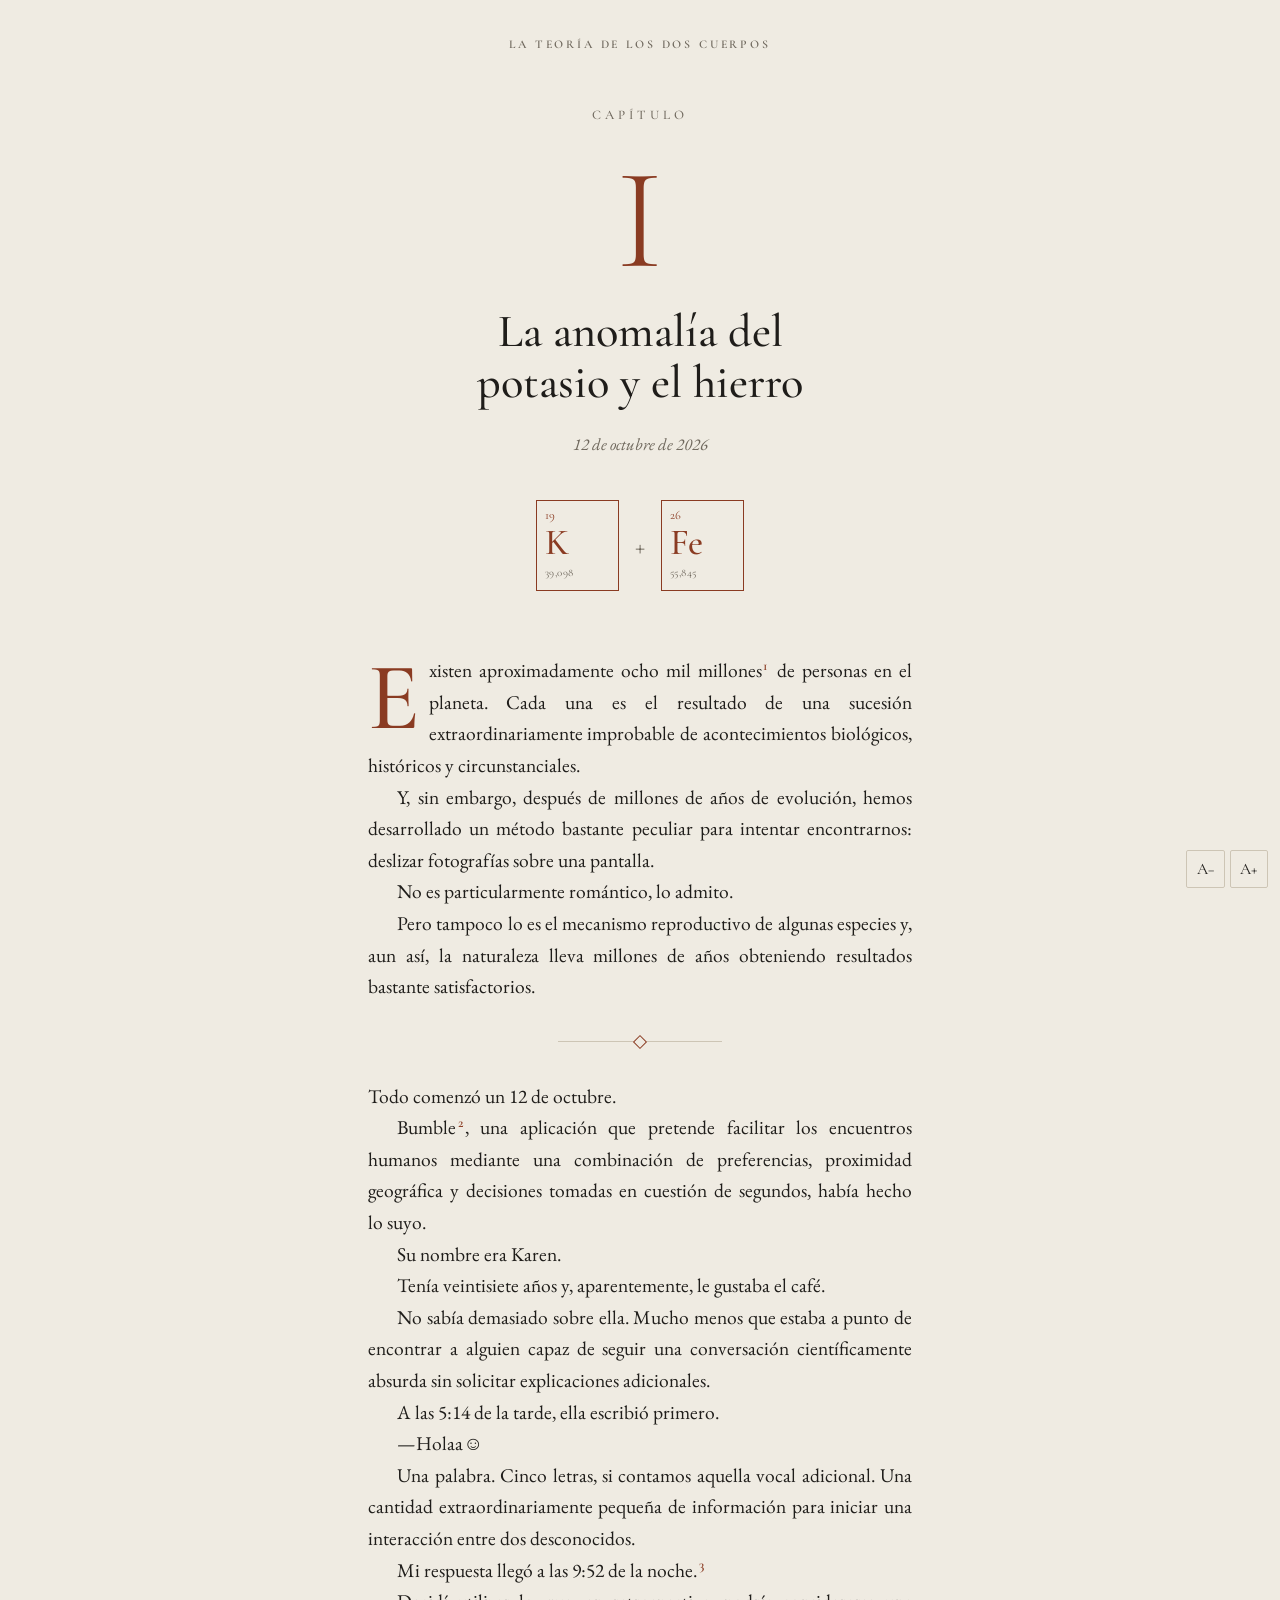
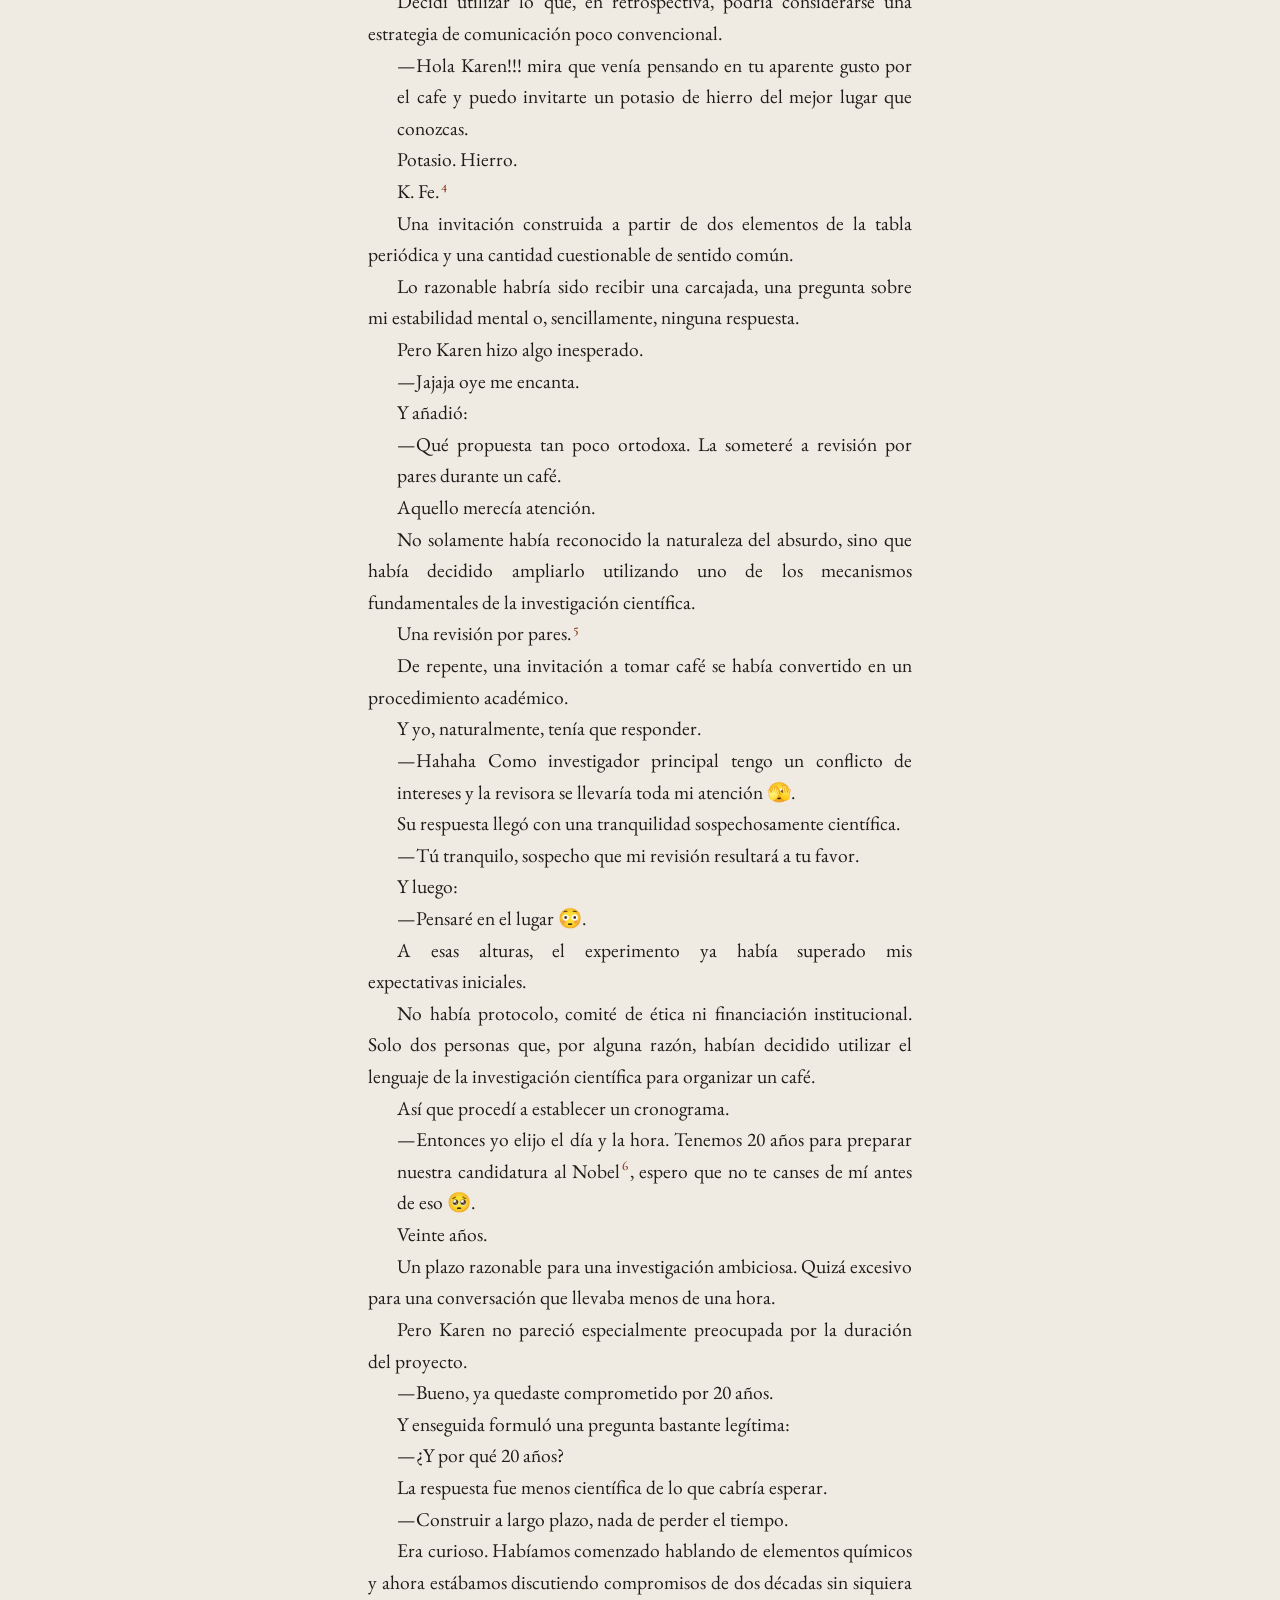
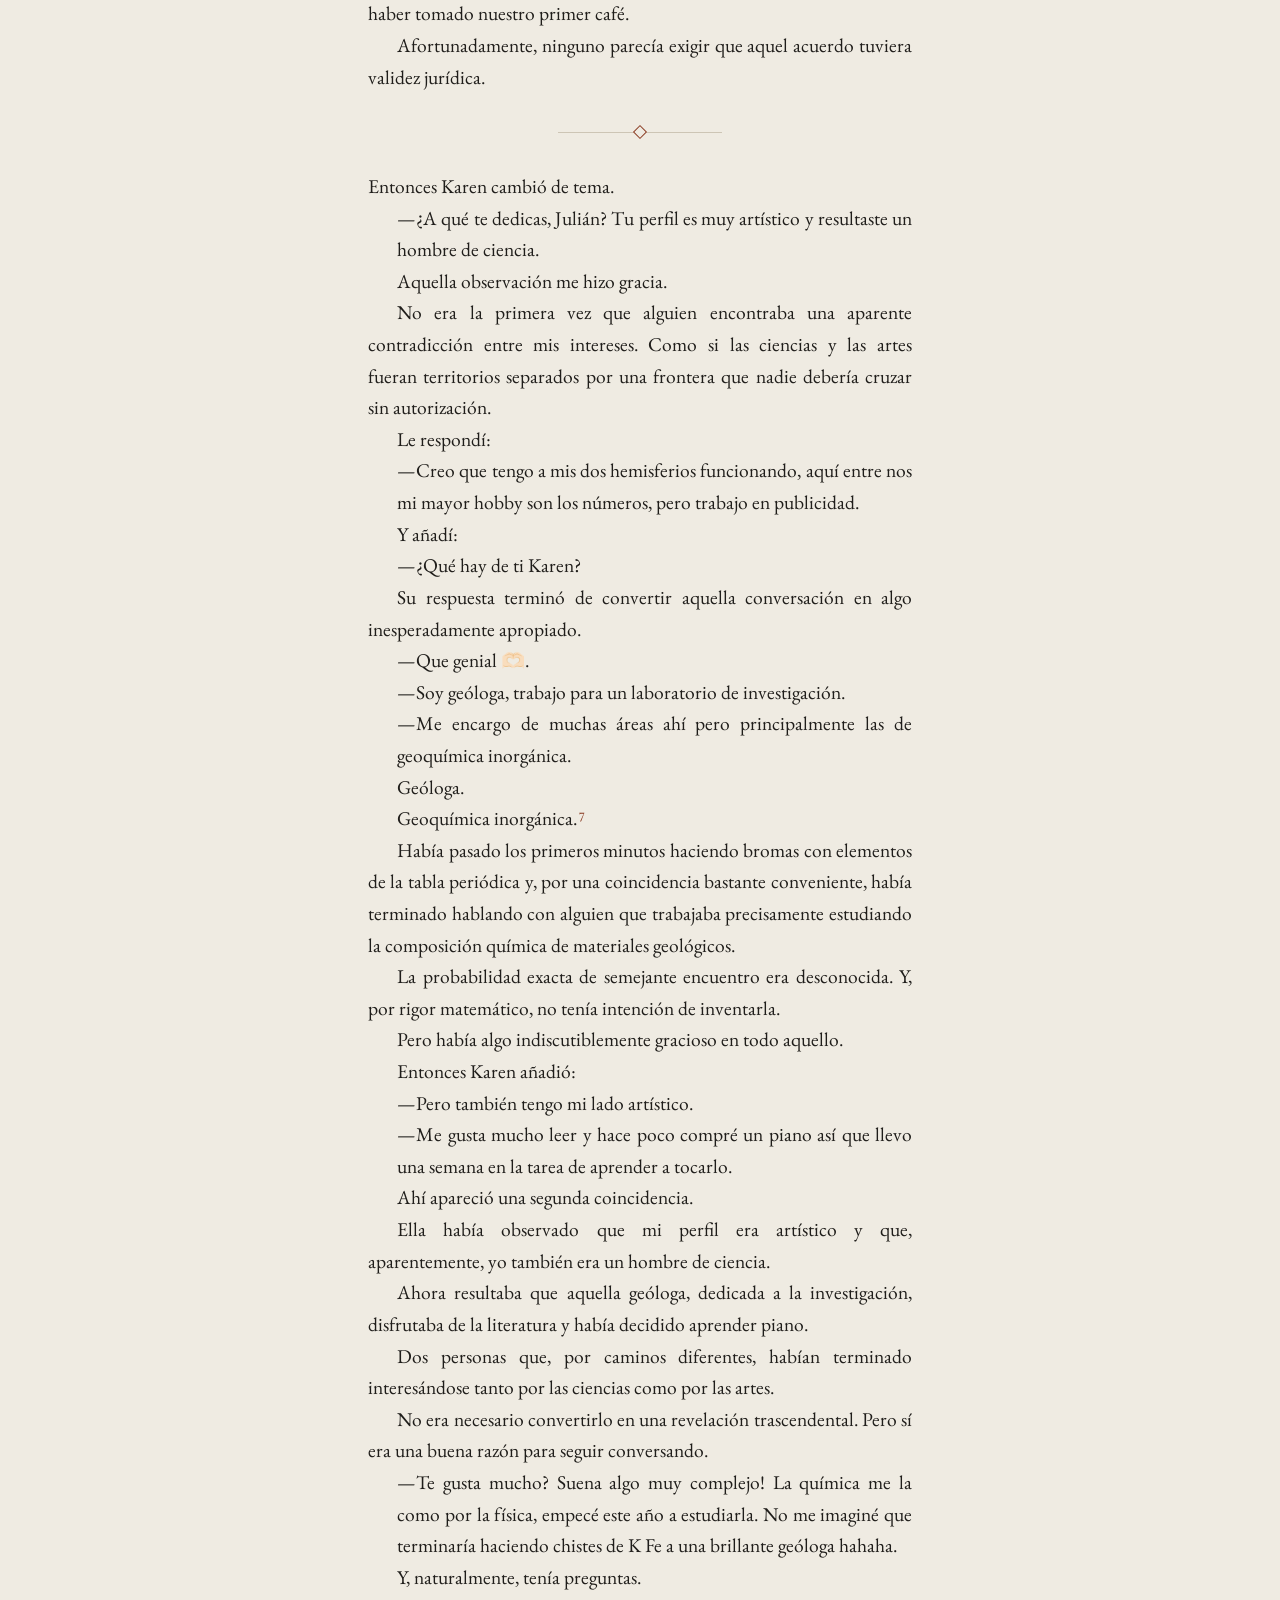
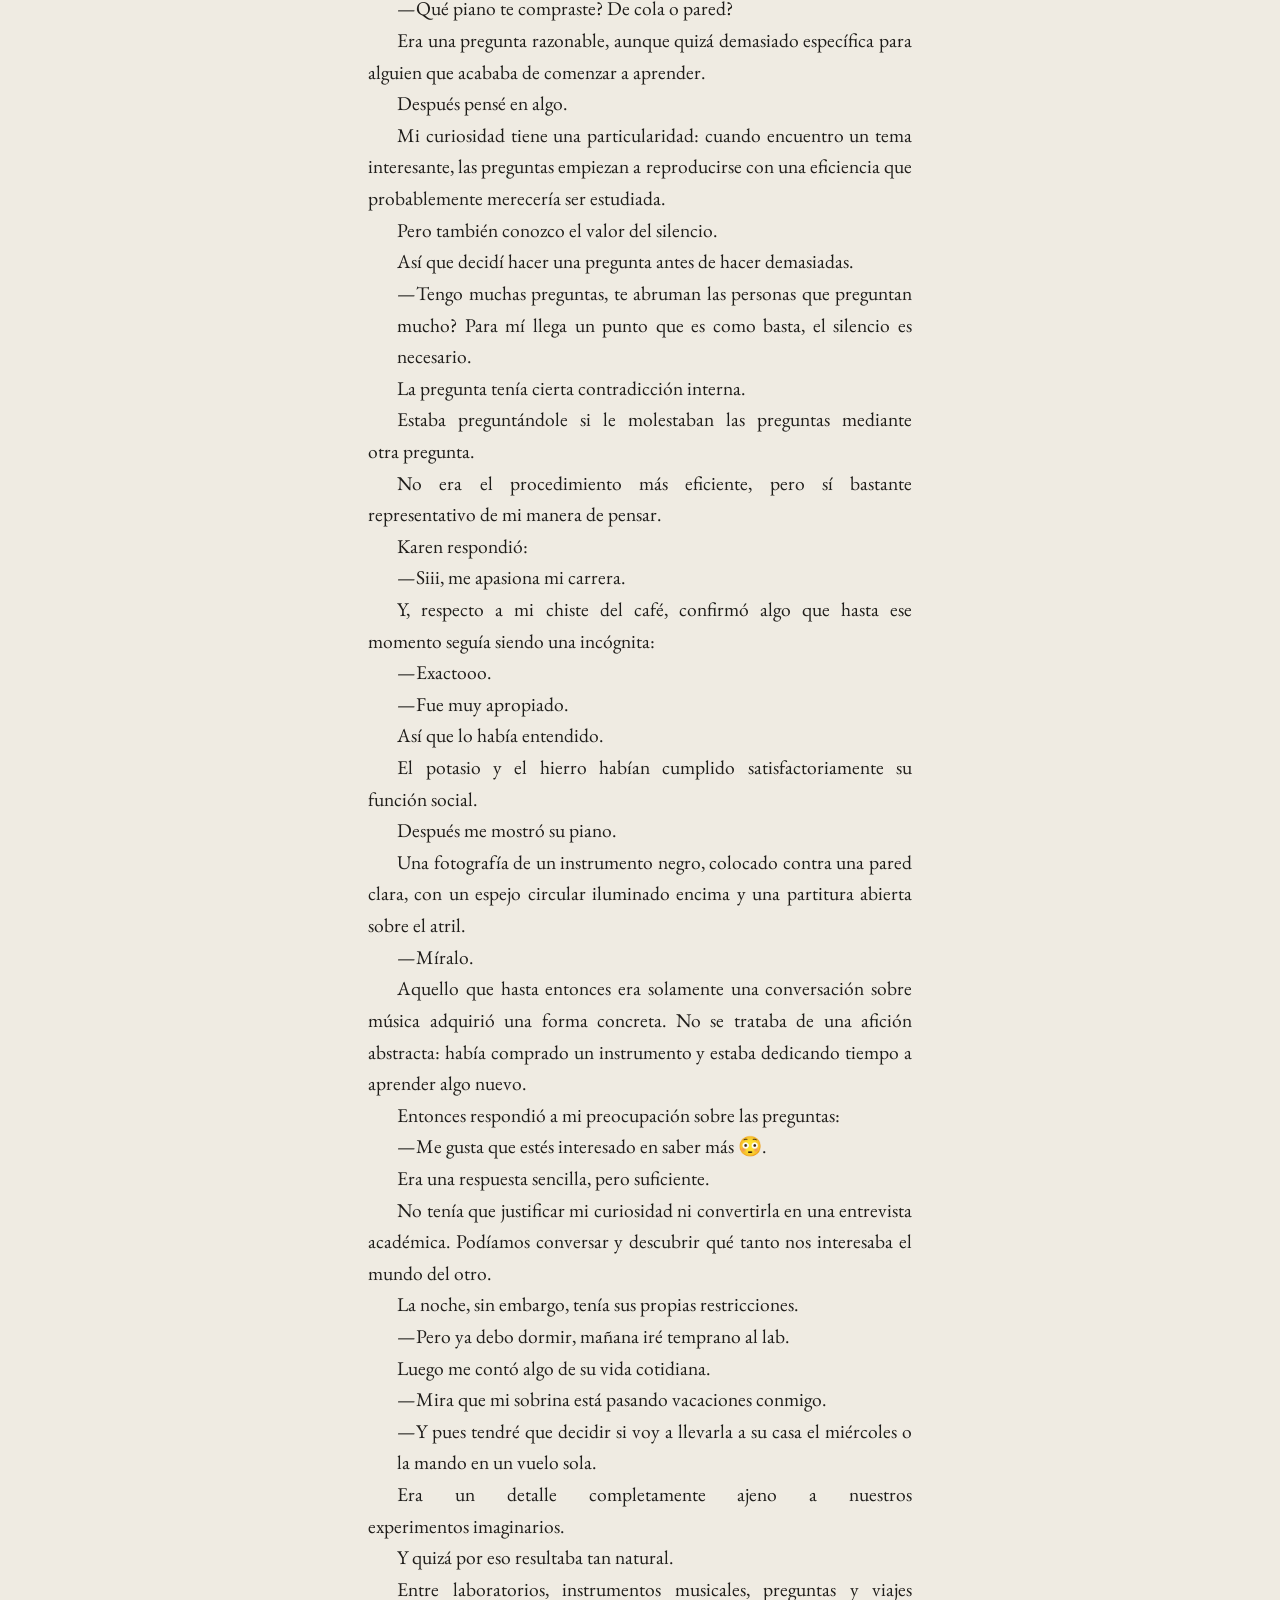
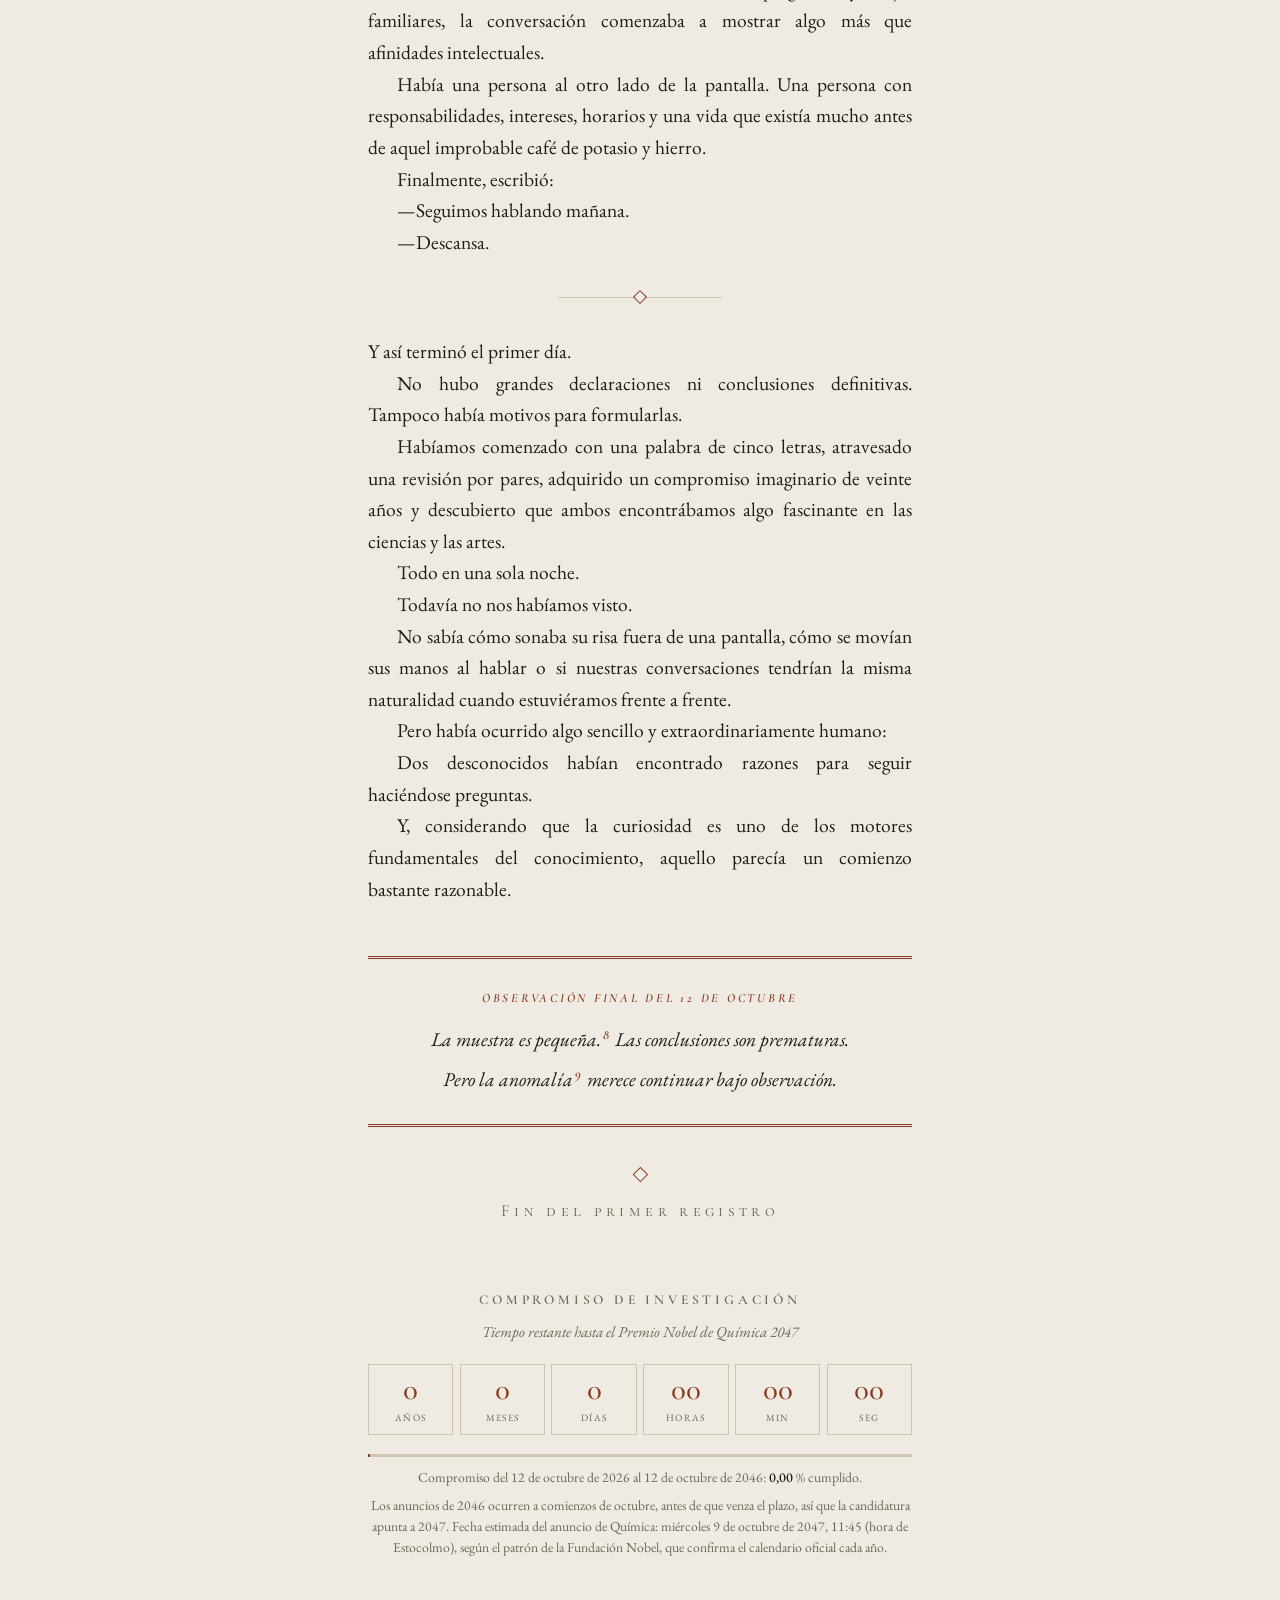
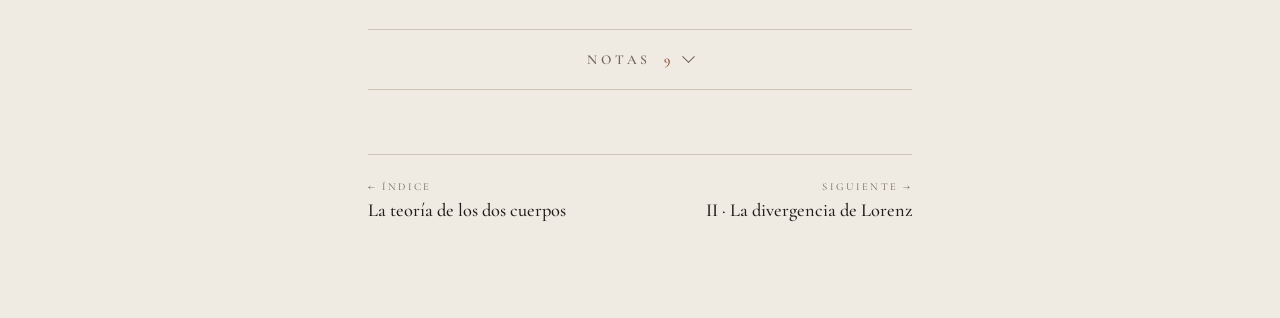
==== capitulo-1.html @ 54ed9219 "Add files via upload" ====
<!doctype html>
<html lang="es">
<head>
<meta charset="utf-8">
<meta name="viewport" content="width=device-width, initial-scale=1, viewport-fit=cover">
<meta name="description" content="Capítulo I: La anomalía del potasio y el hierro.">
<title>La anomalía del potasio y el hierro</title>
<link rel="preconnect" href="https://fonts.googleapis.com">
<link rel="preconnect" href="https://fonts.gstatic.com" crossorigin>
<link rel="stylesheet" href="https://fonts.googleapis.com/css2?family=Cormorant+Garamond:ital,wght@0,300;0,500;0,600;1,400&family=EB+Garamond:ital,wght@0,400;0,500;1,400&display=swap">
<link rel="stylesheet" href="styles.css">
</head>
<body>
<div class="progress" aria-hidden="true"><i id="bar"></i></div>

<nav class="crumb" aria-label="Libro"><a href="index.html">La teoría de los dos cuerpos</a></nav>

<header class="opener">
  <p class="eyebrow">Capítulo</p>
  <div class="numeral" aria-hidden="true">I</div>
  <h1>La anomalía del potasio y el hierro</h1>
  <p class="date">12 de octubre de 2026</p>
  <div class="elements">
    <div class="el" tabindex="0" aria-label="K, potasio"><span class="z">19</span><span class="s">K</span><span class="m">39,098</span><span class="n">Potasio</span></div>
    <span class="plus" aria-hidden="true">+</span>
    <div class="el" tabindex="0" aria-label="Fe, hierro"><span class="z">26</span><span class="s">Fe</span><span class="m">55,845</span><span class="n">Hierro</span></div>
  </div>
</header>

<main class="book" lang="es" id="capitulo">
<p class="lead">Existen aproximadamente ocho mil millones<sup class="fn"><a href="#nota-1" id="ref-1">1</a></sup> de personas en el planeta. Cada una es el resultado de una sucesión extraordinariamente improbable de acontecimientos biológicos, históricos y circunstanciales.</p>
<p>Y, sin embargo, después de millones de años de evolución, hemos desarrollado un método bastante peculiar para intentar encontrarnos: deslizar fotografías sobre una pantalla.</p>
<p>No es particularmente romántico, lo admito.</p>
<p>Pero tampoco lo es el mecanismo reproductivo de algunas especies y, aun así, la naturaleza lleva millones de años obteniendo resultados bastante satisfactorios.</p>

<div class="brk" role="separator"></div>

<p>Todo comenzó un 12 de octubre.</p>
<p>Bumble<sup class="fn"><a href="#nota-2" id="ref-2">2</a></sup>, una aplicación que pretende facilitar los encuentros humanos mediante una combinación de preferencias, proximidad geográfica y decisiones tomadas en cuestión de segundos, había hecho lo suyo.</p>
<p>Su nombre era Karen.</p>
<p>Tenía veintisiete años y, aparentemente, le gustaba el café.</p>
<p>No sabía demasiado sobre ella. Mucho menos que estaba a punto de encontrar a alguien capaz de seguir una conversación científicamente absurda sin solicitar explicaciones adicionales.</p>
<p>A las 5:14 de la tarde, ella escribió primero.</p>
<p class="d" data-tag="Karen · 5:14 p. m.">—Holaa☺️</p>
<p>Una palabra. Cinco letras, si contamos aquella vocal adicional. Una cantidad extraordinariamente pequeña de información para iniciar una interacción entre dos desconocidos.</p>
<p>Mi respuesta llegó a las 9:52 de la noche.<sup class="fn"><a href="#nota-3" id="ref-3">3</a></sup></p>
<p>Decidí utilizar lo que, en retrospectiva, podría considerarse una estrategia de comunicación poco convencional.</p>
<p class="d" data-tag="Julián · 9:52 p. m.">—Hola Karen!!! mira que venía pensando en tu aparente gusto por el cafe y puedo invitarte un potasio de hierro del mejor lugar que conozcas.</p>
<p>Potasio. Hierro.</p>
<p>K. Fe.<sup class="fn"><a href="#nota-4" id="ref-4">4</a></sup></p>
<p>Una invitación construida a partir de dos elementos de la tabla periódica y una cantidad cuestionable de sentido común.</p>
<p>Lo razonable habría sido recibir una carcajada, una pregunta sobre mi estabilidad mental o, sencillamente, ninguna respuesta.</p>
<p>Pero Karen hizo algo inesperado.</p>
<p class="d" data-tag="Karen">—Jajaja oye me encanta.</p>
<p>Y añadió:</p>
<p class="d" data-tag="Karen">—Qué propuesta tan poco ortodoxa. La someteré a revisión por pares durante un café.</p>
<p>Aquello merecía atención.</p>
<p>No solamente había reconocido la naturaleza del absurdo, sino que había decidido ampliarlo utilizando uno de los mecanismos fundamentales de la investigación científica.</p>
<p>Una revisión por pares.<sup class="fn"><a href="#nota-5" id="ref-5">5</a></sup></p>
<p>De repente, una invitación a tomar café se había convertido en un procedimiento académico.</p>
<p>Y yo, naturalmente, tenía que responder.</p>
<p class="d" data-tag="Julián">—Hahaha Como investigador principal tengo un conflicto de intereses y la revisora se llevaría toda mi atención 🫣.</p>
<p>Su respuesta llegó con una tranquilidad sospechosamente científica.</p>
<p class="d" data-tag="Karen">—Tú tranquilo, sospecho que mi revisión resultará a tu favor.</p>
<p>Y luego:</p>
<p class="d" data-tag="Karen">—Pensaré en el lugar 😳.</p>
<p>A esas alturas, el experimento ya había superado mis expectativas iniciales.</p>
<p>No había protocolo, comité de ética ni financiación institucional. Solo dos personas que, por alguna razón, habían decidido utilizar el lenguaje de la investigación científica para organizar un café.</p>
<p>Así que procedí a establecer un cronograma.</p>
<p class="d" data-tag="Julián">—Entonces yo elijo el día y la hora. Tenemos 20 años para preparar nuestra candidatura al Nobel<sup class="fn"><a href="#nota-6" id="ref-6">6</a></sup>, espero que no te canses de mí antes de eso 🥺.</p>
<p>Veinte años.</p>
<p>Un plazo razonable para una investigación ambiciosa. Quizá excesivo para una conversación que llevaba menos de una hora.</p>
<p>Pero Karen no pareció especialmente preocupada por la duración del proyecto.</p>
<p class="d" data-tag="Karen">—Bueno, ya quedaste comprometido por 20 años.</p>
<p>Y enseguida formuló una pregunta bastante legítima:</p>
<p class="d" data-tag="Karen">—¿Y por qué 20 años?</p>
<p>La respuesta fue menos científica de lo que cabría esperar.</p>
<p class="d" data-tag="Julián">—Construir a largo plazo, nada de perder el tiempo.</p>
<p>Era curioso. Habíamos comenzado hablando de elementos químicos y ahora estábamos discutiendo compromisos de dos décadas sin siquiera haber tomado nuestro primer café.</p>
<p>Afortunadamente, ninguno parecía exigir que aquel acuerdo tuviera validez jurídica.</p>

<div class="brk" role="separator"></div>

<p>Entonces Karen cambió de tema.</p>
<p class="d" data-tag="Karen">—¿A qué te dedicas, Julián? Tu perfil es muy artístico y resultaste un hombre de ciencia.</p>
<p>Aquella observación me hizo gracia.</p>
<p>No era la primera vez que alguien encontraba una aparente contradicción entre mis intereses. Como si las ciencias y las artes fueran territorios separados por una frontera que nadie debería cruzar sin autorización.</p>
<p>Le respondí:</p>
<p class="d" data-tag="Julián">—Creo que tengo a mis dos hemisferios funcionando, aquí entre nos mi mayor hobby son los números, pero trabajo en publicidad.</p>
<p>Y añadí:</p>
<p class="d" data-tag="Julián">—¿Qué hay de ti Karen?</p>
<p>Su respuesta terminó de convertir aquella conversación en algo inesperadamente apropiado.</p>
<p class="d" data-tag="Karen">—Que genial 🫶🏻.</p>
<p class="d" data-tag="Karen">—Soy geóloga, trabajo para un laboratorio de investigación.</p>
<p class="d" data-tag="Karen">—Me encargo de muchas áreas ahí pero principalmente las de geoquímica inorgánica.</p>
<p>Geóloga.</p>
<p>Geoquímica inorgánica.<sup class="fn"><a href="#nota-7" id="ref-7">7</a></sup></p>
<p>Había pasado los primeros minutos haciendo bromas con elementos de la tabla periódica y, por una coincidencia bastante conveniente, había terminado hablando con alguien que trabajaba precisamente estudiando la composición química de materiales geológicos.</p>
<p>La probabilidad exacta de semejante encuentro era desconocida. Y, por rigor matemático, no tenía intención de inventarla.</p>
<p>Pero había algo indiscutiblemente gracioso en todo aquello.</p>
<p>Entonces Karen añadió:</p>
<p class="d" data-tag="Karen">—Pero también tengo mi lado artístico.</p>
<p class="d" data-tag="Karen">—Me gusta mucho leer y hace poco compré un piano así que llevo una semana en la tarea de aprender a tocarlo.</p>
<p>Ahí apareció una segunda coincidencia.</p>
<p>Ella había observado que mi perfil era artístico y que, aparentemente, yo también era un hombre de ciencia.</p>
<p>Ahora resultaba que aquella geóloga, dedicada a la investigación, disfrutaba de la literatura y había decidido aprender piano.</p>
<p>Dos personas que, por caminos diferentes, habían terminado interesándose tanto por las ciencias como por las artes.</p>
<p>No era necesario convertirlo en una revelación trascendental. Pero sí era una buena razón para seguir conversando.</p>
<p class="d" data-tag="Julián">—Te gusta mucho? Suena algo muy complejo! La química me la como por la física, empecé este año a estudiarla. No me imaginé que terminaría haciendo chistes de K Fe a una brillante geóloga hahaha.</p>
<p>Y, naturalmente, tenía preguntas.</p>
<p class="d" data-tag="Julián">—Qué piano te compraste? De cola o pared?</p>
<p>Era una pregunta razonable, aunque quizá demasiado específica para alguien que acababa de comenzar a aprender.</p>
<p>Después pensé en algo.</p>
<p>Mi curiosidad tiene una particularidad: cuando encuentro un tema interesante, las preguntas empiezan a reproducirse con una eficiencia que probablemente merecería ser estudiada.</p>
<p>Pero también conozco el valor del silencio.</p>
<p>Así que decidí hacer una pregunta antes de hacer demasiadas.</p>
<p class="d" data-tag="Julián">—Tengo muchas preguntas, te abruman las personas que preguntan mucho? Para mí llega un punto que es como basta, el silencio es necesario.</p>
<p>La pregunta tenía cierta contradicción interna.</p>
<p>Estaba preguntándole si le molestaban las preguntas mediante otra pregunta.</p>
<p>No era el procedimiento más eficiente, pero sí bastante representativo de mi manera de pensar.</p>
<p>Karen respondió:</p>
<p class="d" data-tag="Karen">—Siii, me apasiona mi carrera.</p>
<p>Y, respecto a mi chiste del café, confirmó algo que hasta ese momento seguía siendo una incógnita:</p>
<p class="d" data-tag="Karen">—Exactooo.</p>
<p class="d" data-tag="Karen">—Fue muy apropiado.</p>
<p>Así que lo había entendido.</p>
<p>El potasio y el hierro habían cumplido satisfactoriamente su función social.</p>
<p>Después me mostró su piano.</p>
<p>Una fotografía de un instrumento negro, colocado contra una pared clara, con un espejo circular iluminado encima y una partitura abierta sobre el atril.</p>
<p class="d" data-tag="Karen">—Míralo.</p>
<p>Aquello que hasta entonces era solamente una conversación sobre música adquirió una forma concreta. No se trataba de una afición abstracta: había comprado un instrumento y estaba dedicando tiempo a aprender algo nuevo.</p>
<p>Entonces respondió a mi preocupación sobre las preguntas:</p>
<p class="d" data-tag="Karen">—Me gusta que estés interesado en saber más 😳.</p>
<p>Era una respuesta sencilla, pero suficiente.</p>
<p>No tenía que justificar mi curiosidad ni convertirla en una entrevista académica. Podíamos conversar y descubrir qué tanto nos interesaba el mundo del otro.</p>
<p>La noche, sin embargo, tenía sus propias restricciones.</p>
<p class="d" data-tag="Karen">—Pero ya debo dormir, mañana iré temprano al lab.</p>
<p>Luego me contó algo de su vida cotidiana.</p>
<p class="d" data-tag="Karen">—Mira que mi sobrina está pasando vacaciones conmigo.</p>
<p class="d" data-tag="Karen">—Y pues tendré que decidir si voy a llevarla a su casa el miércoles o la mando en un vuelo sola.</p>
<p>Era un detalle completamente ajeno a nuestros experimentos imaginarios.</p>
<p>Y quizá por eso resultaba tan natural.</p>
<p>Entre laboratorios, instrumentos musicales, preguntas y viajes familiares, la conversación comenzaba a mostrar algo más que afinidades intelectuales.</p>
<p>Había una persona al otro lado de la pantalla. Una persona con responsabilidades, intereses, horarios y una vida que existía mucho antes de aquel improbable café de potasio y hierro.</p>
<p>Finalmente, escribió:</p>
<p class="d" data-tag="Karen">—Seguimos hablando mañana.</p>
<p class="d" data-tag="Karen">—Descansa.</p>

<div class="brk" role="separator"></div>

<p>Y así terminó el primer día.</p>
<p>No hubo grandes declaraciones ni conclusiones definitivas. Tampoco había motivos para formularlas.</p>
<p>Habíamos comenzado con una palabra de cinco letras, atravesado una revisión por pares, adquirido un compromiso imaginario de veinte años y descubierto que ambos encontrábamos algo fascinante en las ciencias y las artes.</p>
<p>Todo en una sola noche.</p>
<p>Todavía no nos habíamos visto.</p>
<p>No sabía cómo sonaba su risa fuera de una pantalla, cómo se movían sus manos al hablar o si nuestras conversaciones tendrían la misma naturalidad cuando estuviéramos frente a frente.</p>
<p>Pero había ocurrido algo sencillo y extraordinariamente humano:</p>
<p>Dos desconocidos habían encontrado razones para seguir haciéndose preguntas.</p>
<p>Y, considerando que la curiosidad es uno de los motores fundamentales del conocimiento, aquello parecía un comienzo bastante razonable.</p>

<aside class="note">
  <p class="kicker">Observación final del 12 de octubre</p>
  <p>La muestra es pequeña.<sup class="fn"><a href="#nota-8" id="ref-8">8</a></sup> Las conclusiones son prematuras.</p>
  <p>Pero la anomalía<sup class="fn"><a href="#nota-9" id="ref-9">9</a></sup> merece continuar bajo observación.</p>
</aside>

<p class="fin">Fin del primer registro</p>
</main>

<div class="after" lang="es">
<section class="clock" aria-label="Contador del compromiso">
  <p class="k">Compromiso de investigación</p>
  <p class="sub">Tiempo restante hasta el Premio Nobel de Química 2047</p>
  <div class="cells" role="timer" aria-live="off">
    <div class="cell"><b id="c-y">0</b><small>años</small></div>
    <div class="cell"><b id="c-m">0</b><small>meses</small></div>
    <div class="cell"><b id="c-d">0</b><small>días</small></div>
    <div class="cell"><b id="c-h">00</b><small>horas</small></div>
    <div class="cell"><b id="c-n">00</b><small>min</small></div>
    <div class="cell"><b id="c-s">00</b><small>seg</small></div>
  </div>
  <div class="meter" aria-hidden="true"><i id="c-bar"></i></div>
  <p class="foot">Compromiso del 12 de octubre de 2026 al 12 de octubre de 2046: <b id="c-p">0,00</b>&nbsp;% cumplido.</p>
  <p class="foot">Los anuncios de 2046 ocurren a comienzos de octubre, antes de que venza el plazo, así que la candidatura apunta a 2047. Fecha estimada del anuncio de Química: miércoles 9 de octubre de 2047, 11:45 (hora de Estocolmo), según el patrón de la Fundación Nobel, que confirma el calendario oficial cada año.</p>
</section>

<details class="notes" id="notas">
  <summary><span>Notas</span><b>9</b></summary>
  <ol>
    <li id="nota-1">Cifra redondeada. La población mundial superó los 8.000 millones de habitantes a finales de 2022, según estimaciones de Naciones Unidas.<a class="back" href="#ref-1" aria-label="Volver al texto">↩</a></li>
    <li id="nota-2">Aplicación de citas lanzada en 2014. En los emparejamientos entre un hombre y una mujer, es ella quien debe escribir primero, y dispone de 24 horas para hacerlo. Karen cumplió el protocolo.<a class="back" href="#ref-2" aria-label="Volver al texto">↩</a></li>
    <li id="nota-3">Entre su mensaje (5:14 p. m.) y mi respuesta (9:52 p. m.) transcurrieron 4 horas y 38 minutos. El tiempo de revisión por parte del investigador principal fue considerable.<a class="back" href="#ref-3" aria-label="Volver al texto">↩</a></li>
    <li id="nota-4">K proviene del latín medieval <i>kalium</i>; Fe, del latín <i>ferrum</i>. El compuesto, además, existe: el ferrato de potasio (K₂FeO₄), un oxidante fuerte de intenso color violeta. No se recomienda invitarlo a un café.<a class="back" href="#ref-4" aria-label="Volver al texto">↩</a></li>
    <li id="nota-5">Proceso por el cual expertos independientes evalúan un trabajo antes de su publicación. En este caso, el objeto evaluado era una invitación.<a class="back" href="#ref-5" aria-label="Volver al texto">↩</a></li>
    <li id="nota-6">Los premios Nobel no admiten autonominaciones: la candidatura debe ser propuesta por terceros. El plazo de veinte años deja margen para conseguirlos.<a class="back" href="#ref-6" aria-label="Volver al texto">↩</a></li>
    <li id="nota-7">Rama de la geología que estudia la composición química de rocas, minerales y aguas. El hierro es el cuarto elemento más abundante de la corteza terrestre y el potasio figura entre los ocho primeros. Del otro lado de la pantalla estaban, por tanto, en buena compañía.<a class="back" href="#ref-7" aria-label="Volver al texto">↩</a></li>
    <li id="nota-8">n = 2: un investigador principal y una revisora.<a class="back" href="#ref-8" aria-label="Volver al texto">↩</a></li>
    <li id="nota-9">En estadística, valor que se aparta de lo esperado. En este caso, la desviación fue favorable.<a class="back" href="#ref-9" aria-label="Volver al texto">↩</a></li>
  </ol>
</details>

<nav class="pager" aria-label="Capítulos">
  <a class="prev" href="index.html"><small>← Índice</small><b>La teoría de los dos cuerpos</b></a>
  <a class="next" href="capitulo-2.html"><small>Siguiente →</small><b>II · La divergencia de Lorenz</b></a>
</nav>
</div>

<div class="tools" role="group" aria-label="Tamaño del texto">
  <button type="button" id="dec" aria-label="Reducir texto">A−</button>
  <button type="button" id="inc" aria-label="Aumentar texto">A+</button>
</div>

<script src="libro.js"></script>
<script src="capitulo-1.js"></script>
</body>
</html>
---- styles.css ----
:root{color-scheme:light;padding-top:env(safe-area-inset-top,0px);padding-bottom:env(safe-area-inset-bottom,0px)}
body{margin:0}
img{max-width:100%}
[hidden]{display:none!important}

/* Layout: una sola columna de libro (34rem), apertura de capítulo con capitular, cierre en bloque de registro. */
:root {
  --paper: #EFEBE2;
  --ink: #1F1D1A;
  --muted: #6E675C;
  --rust: #8A3B22;
  --rule: #CDC5B5;
  --display: "Cormorant Garamond", "Cormorant", Garamond, "Times New Roman", serif;
  --body: "EB Garamond", Garamond, "Iowan Old Style", Georgia, serif;
  --fs: 1.22rem;
}
@media (prefers-color-scheme: dark) {
  :root:not([data-theme="light"]) {
    --paper: #15151A; --ink: #E7E2D7; --muted: #A09A8D; --rust: #D98A66; --rule: #35343B;
    color-scheme: dark;
  }
}
:root[data-theme="dark"] {
  --paper: #15151A; --ink: #E7E2D7; --muted: #A09A8D; --rust: #D98A66; --rule: #35343B;
  color-scheme: dark;
}
* { box-sizing: border-box; }
body {
  background: var(--paper);
  color: var(--ink);
  font-family: var(--body);
  font-size: var(--fs);
  line-height: 1.62;
  padding-block: 0 6rem;
  padding-left: max(16px, env(safe-area-inset-left, 0px));
  padding-right: max(16px, env(safe-area-inset-right, 0px));
  -webkit-font-smoothing: antialiased;
}
.progress {
  position: fixed; left: 0; right: 0; top: env(safe-area-inset-top, 0px);
  height: 2px; background: transparent; z-index: 20;
}
.progress i { display: block; height: 100%; width: 0; background: var(--rust); }

.opener {
  max-width: 34rem; margin: 0 auto;
  padding-block: 5.5rem 4rem;
  text-align: center;
}
.eyebrow {
  font-family: var(--display); font-weight: 500;
  letter-spacing: .32em; text-transform: uppercase;
  font-size: .82rem; color: var(--muted); margin: 0;
}
.numeral {
  font-family: var(--display); font-weight: 300; font-size: clamp(6rem, 22vw, 9rem);
  line-height: 1; color: var(--rust); margin: .15em 0 .1em;
}
h1 {
  font-family: var(--display); font-weight: 500;
  font-size: clamp(2rem, 7.5vw, 2.9rem); line-height: 1.1;
  text-wrap: balance; margin: 0 auto; max-width: 15ch;
}
.date {
  font-style: italic; color: var(--muted); margin: 1.4rem 0 0; font-size: 1.05rem;
}
.elements {
  display: flex; justify-content: center; align-items: center; gap: 1rem; margin: 2.6rem 0 0;
}
.el {
  width: 5.2rem; padding: .45rem .5rem .55rem; border: 1px solid var(--rust);
  text-align: left; font-family: var(--display); color: var(--rust); position: relative;
}
.el .z { font-size: .78rem; display: block; line-height: 1.2; }
.el .s { font-size: 2.3rem; font-weight: 500; line-height: 1; display: block; margin: .15rem 0 .1rem; }
.el .m { font-size: .68rem; letter-spacing: .04em; display: block; color: var(--muted); }
.book p.d { position: relative; transition: color .2s ease; }
.book p.d[data-tag]::after {
  content: attr(data-tag); position: absolute; left: 1.5em; top: -1.3em;
  font-family: var(--display); font-weight: 600; font-size: .74rem; letter-spacing: .16em; text-transform: uppercase;
  color: var(--rust); background: var(--paper); padding: 0 .45em 0 0; white-space: nowrap;
  opacity: 0; transform: translateY(3px); transition: opacity .2s ease, transform .2s ease; pointer-events: none;
}
.book p.d[data-tag]:hover, .book p.d[data-tag]:focus-visible { color: var(--rust); outline: none; }
.book p.d[data-tag]:hover::after, .book p.d[data-tag]:focus-visible::after { opacity: 1; transform: none; }

sup.fn { line-height: 0; font-size: .7em; vertical-align: super; }
sup.fn a { color: var(--rust); text-decoration: none; font-family: var(--display); font-weight: 600; padding: 0 .12em; }
sup.fn a:hover { text-decoration: underline; }
.notes { margin-top: 4.5rem; padding-top: 1.8rem; border-top: 1px solid var(--rule); }
.notes h2 {
  font-family: var(--display); font-weight: 600; font-size: .85rem; letter-spacing: .28em; text-transform: uppercase;
  color: var(--muted); text-align: center; margin: 0 0 1.4rem;
}
.notes ol { margin: 0; padding-left: 1.7em; font-size: .9em; color: var(--muted); }
.notes li { padding-left: .3em; margin-bottom: .75rem; line-height: 1.5; border-radius: 2px; transition: background-color .4s ease; }
.notes li::marker { color: var(--rust); font-family: var(--display); font-weight: 600; }
.notes li.flash { background: color-mix(in srgb, var(--hot) 22%, transparent); }
.notes .back { color: var(--rust); text-decoration: none; margin-left: .4em; }
:root { --hot: #E8702A; }
.el { cursor: default; outline-offset: 3px; transition: background-color .25s ease, border-color .25s ease, color .25s ease; }
.el .z, .el .s { transition: color .25s ease; }
.el .m { transition: opacity .2s ease; }
.el .n {
  position: absolute; left: .5rem; bottom: .55rem; opacity: 0; transition: opacity .2s ease;
  font-size: .95rem; font-weight: 500; letter-spacing: .02em; line-height: 1.1; color: #fff;
}
.el:hover, .el:focus-visible, .el.on { background: var(--hot); border-color: var(--hot); color: #fff; }
.el:hover .z, .el:focus-visible .z, .el.on .z,
.el:hover .s, .el:focus-visible .s, .el.on .s { color: #fff; }
.el:hover .m, .el:focus-visible .m, .el.on .m { opacity: 0; }
.el:hover .n, .el:focus-visible .n, .el.on .n { opacity: 1; }
.plus { font-family: var(--display); font-size: 1.6rem; color: var(--muted); font-weight: 300; }

.book { max-width: 34rem; margin: 0 auto; }
.book p {
  margin: 0; text-indent: 1.5em; text-align: justify;
  hyphens: auto; -webkit-hyphens: auto; text-wrap: pretty; orphans: 2; widows: 2;
}
.book p.d { text-indent: 0; padding-left: 1.5em; }
.book p.lead { text-indent: 0; }
.book p.lead::first-letter {
  font-family: var(--display); font-weight: 500; color: var(--rust);
  float: left; font-size: 4.9em; line-height: .78; padding: .06em .09em 0 0;
}
.book .brk + p { text-indent: 0; }
.brk {
  height: 1px; background: var(--rule); border: 0; margin: 2.4rem auto; width: 30%; position: relative; overflow: visible;
}
.brk::after {
  content: ""; position: absolute; left: 50%; top: 50%; width: .5rem; height: .5rem;
  background: var(--paper); border: 1px solid var(--rust);
  transform: translate(-50%, -50%) rotate(45deg);
}
.book p.beat { text-indent: 0; text-align: left; padding-left: 1.5em; }

.note {
  margin: 3.2rem 0 0; padding: 1.8rem 1.6rem;
  border-top: 3px double var(--rust); border-bottom: 3px double var(--rust);
  text-align: center;
}
.note .kicker {
  font-family: var(--display); font-weight: 600; letter-spacing: .22em; text-transform: uppercase;
  font-size: .78rem; color: var(--rust); margin: 0 0 1rem; text-indent: 0; text-align: center;
}
.book .note p { text-indent: 0; text-align: center; font-style: italic; }
.book .note p + p { margin-top: .5rem; }
.book p.fin {
  text-indent: 0; text-align: center; margin: 2.6rem 0 0;
  font-family: var(--display); font-variant: small-caps; letter-spacing: .26em; color: var(--muted);
  font-size: 1.05rem;
}
.fin::before {
  content: ""; display: block; width: .55rem; height: .55rem; margin: 0 auto 1.1rem;
  border: 1px solid var(--rust); transform: rotate(45deg);
}

.after { max-width: 34rem; margin: 0 auto; }
.after .clock { margin-top: 4rem; }
.front { max-width: 34rem; margin: 0 auto 3.5rem; display: grid; gap: 3rem; }
.front h2, .clock .k {
  font-family: var(--display); font-weight: 600; font-size: .85rem; letter-spacing: .28em; text-transform: uppercase;
  color: var(--muted); text-align: center; margin: 0 0 1.2rem;
}
.toc ol { list-style: none; margin: 0; padding: 0; border-bottom: 1px solid var(--rule); }
.toc li {
  display: grid; grid-template-columns: 2.6rem minmax(0, 1fr) auto; align-items: center; gap: .6rem;
  padding: .85rem .2rem; border-top: 1px solid var(--rule);
}
.toc .n { font-family: var(--display); font-size: 1.35rem; color: var(--rust); font-weight: 500; }
.toc .t { min-width: 0; }
.toc .d { font-style: italic; color: var(--muted); font-size: .88rem; white-space: nowrap; display: inline-flex; align-items: center; gap: .4rem; }
.toc li.open { cursor: pointer; transition: background-color .2s ease; }
.toc li.open:hover, .toc li.open:focus-visible { background: color-mix(in srgb, var(--hot) 12%, transparent); outline: none; }
.toc li.open .t { font-weight: 500; }
.toc li.lock { cursor: not-allowed; color: var(--muted); }
.toc li.lock .bar { display: block; height: .62rem; border-radius: 2px; background: var(--rule); }
.toc li.lock .n { color: var(--muted); }
.toc li.lock:focus-visible { outline: 2px solid var(--rust); outline-offset: -2px; }
.toc svg { width: .95rem; height: .95rem; flex: none; }
.toc .msg { min-height: 1.5em; margin: .8rem 0 0; text-align: center; font-style: italic; color: var(--rust); font-size: .92rem; }
@keyframes shake { 0%, 100% { transform: none; } 20% { transform: translateX(-5px); } 40% { transform: translateX(5px); } 60% { transform: translateX(-3px); } 80% { transform: translateX(3px); } }
.toc li.shake { animation: shake .4s ease; }

.clock { text-align: center; }
.clock .sub { margin: -.6rem 0 1.2rem; font-style: italic; color: var(--muted); font-size: .95rem; }
.cells { display: grid; grid-template-columns: repeat(6, minmax(0, 1fr)); gap: .4rem; }
.cell { border: 1px solid var(--rule); padding: .55rem .1rem .5rem; }
.cell b { display: block; font-family: var(--display); font-weight: 500; font-size: clamp(1.25rem, 5.4vw, 1.9rem); line-height: 1.05; color: var(--rust); font-variant-numeric: tabular-nums; }
.cell small { display: block; font-size: .6rem; letter-spacing: .14em; text-transform: uppercase; color: var(--muted); margin-top: .3rem; }
.meter { height: 3px; background: var(--rule); margin: 1.2rem 0 .6rem; }
.meter i { display: block; height: 100%; width: 0; background: var(--rust); min-width: 2px; }
.clock .foot { margin: 0; font-size: .86rem; line-height: 1.5; color: var(--muted); }
.clock .foot + .foot { margin-top: .5rem; }
.clock .foot b { font-weight: 500; color: var(--ink); font-variant-numeric: tabular-nums; }


.tools {
  position: fixed; right: max(12px, env(safe-area-inset-right, 0px)); bottom: calc(12px + env(safe-area-inset-bottom, 0px));
  display: flex; gap: .3rem; z-index: 15;
}
.tools button {
  font-family: var(--display); font-size: 1rem; line-height: 1; color: var(--ink);
  background: var(--paper); border: 1px solid var(--rule); border-radius: 2px;
  min-width: 2.4rem; height: 2.4rem; cursor: pointer;
}
.tools button:hover { border-color: var(--rust); color: var(--rust); }
.tools button:focus-visible, a:focus-visible { outline: 2px solid var(--rust); outline-offset: 2px; }
@media (max-width: 480px) {
  .book p, .book p.d { text-align: left; }
  .opener { padding-block: 4rem 3rem; }
}

/* ---- Compartido entre capítulos ---- */
.book p.d[data-tag].on { color: var(--rust); }
.book p.d[data-tag].on::after { opacity: 1; transform: none; }

.crumb { max-width: 34rem; margin: 0 auto; padding-top: 1.6rem; text-align: center; }
.crumb a {
  font-family: var(--display); font-weight: 600; font-size: .74rem; letter-spacing: .24em; text-transform: uppercase;
  color: var(--muted); text-decoration: none; transition: color .2s ease;
}
.crumb a:hover, .crumb a:focus-visible { color: var(--rust); }
.crumb + .opener { padding-block: 3rem 4rem; }

.pager {
  margin-top: 4rem; padding-top: 1.4rem; border-top: 1px solid var(--rule);
  display: flex; justify-content: space-between; align-items: flex-start; gap: 1.2rem; flex-wrap: wrap;
}
.pager a, .pager .lock { display: block; min-width: 0; text-decoration: none; color: var(--ink); font-family: var(--display); }
.pager .next { text-align: right; margin-left: auto; }
.pager small {
  display: block; font-size: .66rem; letter-spacing: .22em; text-transform: uppercase; color: var(--muted); margin-bottom: .25rem;
}
.pager b { display: block; font-weight: 500; font-size: 1.15rem; line-height: 1.25; }
.pager a:hover b, .pager a:focus-visible b { color: var(--rust); }
.pager a:focus-visible { outline: 2px solid var(--rust); outline-offset: 4px; }
.pager .lock { color: var(--muted); cursor: not-allowed; }

/* Notas desplegables */
.notes { padding-top: 0; border-bottom: 1px solid var(--rule); }
.notes > summary {
  list-style: none; cursor: pointer; display: flex; justify-content: center; align-items: center; gap: .8rem;
  padding: 1.15rem 0; font-family: var(--display); font-weight: 600; font-size: .85rem; letter-spacing: .28em; text-transform: uppercase;
  color: var(--muted); transition: color .2s ease;
}
.notes > summary::-webkit-details-marker { display: none; }
.notes > summary b { font-weight: 500; color: var(--rust); letter-spacing: .08em; }
.notes > summary::after {
  content: ""; width: .5rem; height: .5rem; border-right: 1.5px solid currentColor; border-bottom: 1.5px solid currentColor;
  transform: rotate(45deg) translate(-2px, -2px); transition: transform .25s ease;
}
.notes[open] > summary::after { transform: rotate(-135deg) translate(-1px, -1px); }
.notes > summary:hover, .notes > summary:focus-visible { color: var(--rust); outline: none; }
.notes > summary:focus-visible { outline: 2px solid var(--rust); outline-offset: 2px; }
.notes[open] ol { padding-top: .6rem; padding-bottom: .6rem; animation: unfold .3s ease; }
@keyframes unfold { from { opacity: 0; transform: translateY(-6px); } to { opacity: 1; transform: none; } }
.opener h1 sup.fn { font-size: .42em; margin-left: .2em; vertical-align: super; }
@media (prefers-reduced-motion: reduce) { .notes[open] ol { animation: none; } }
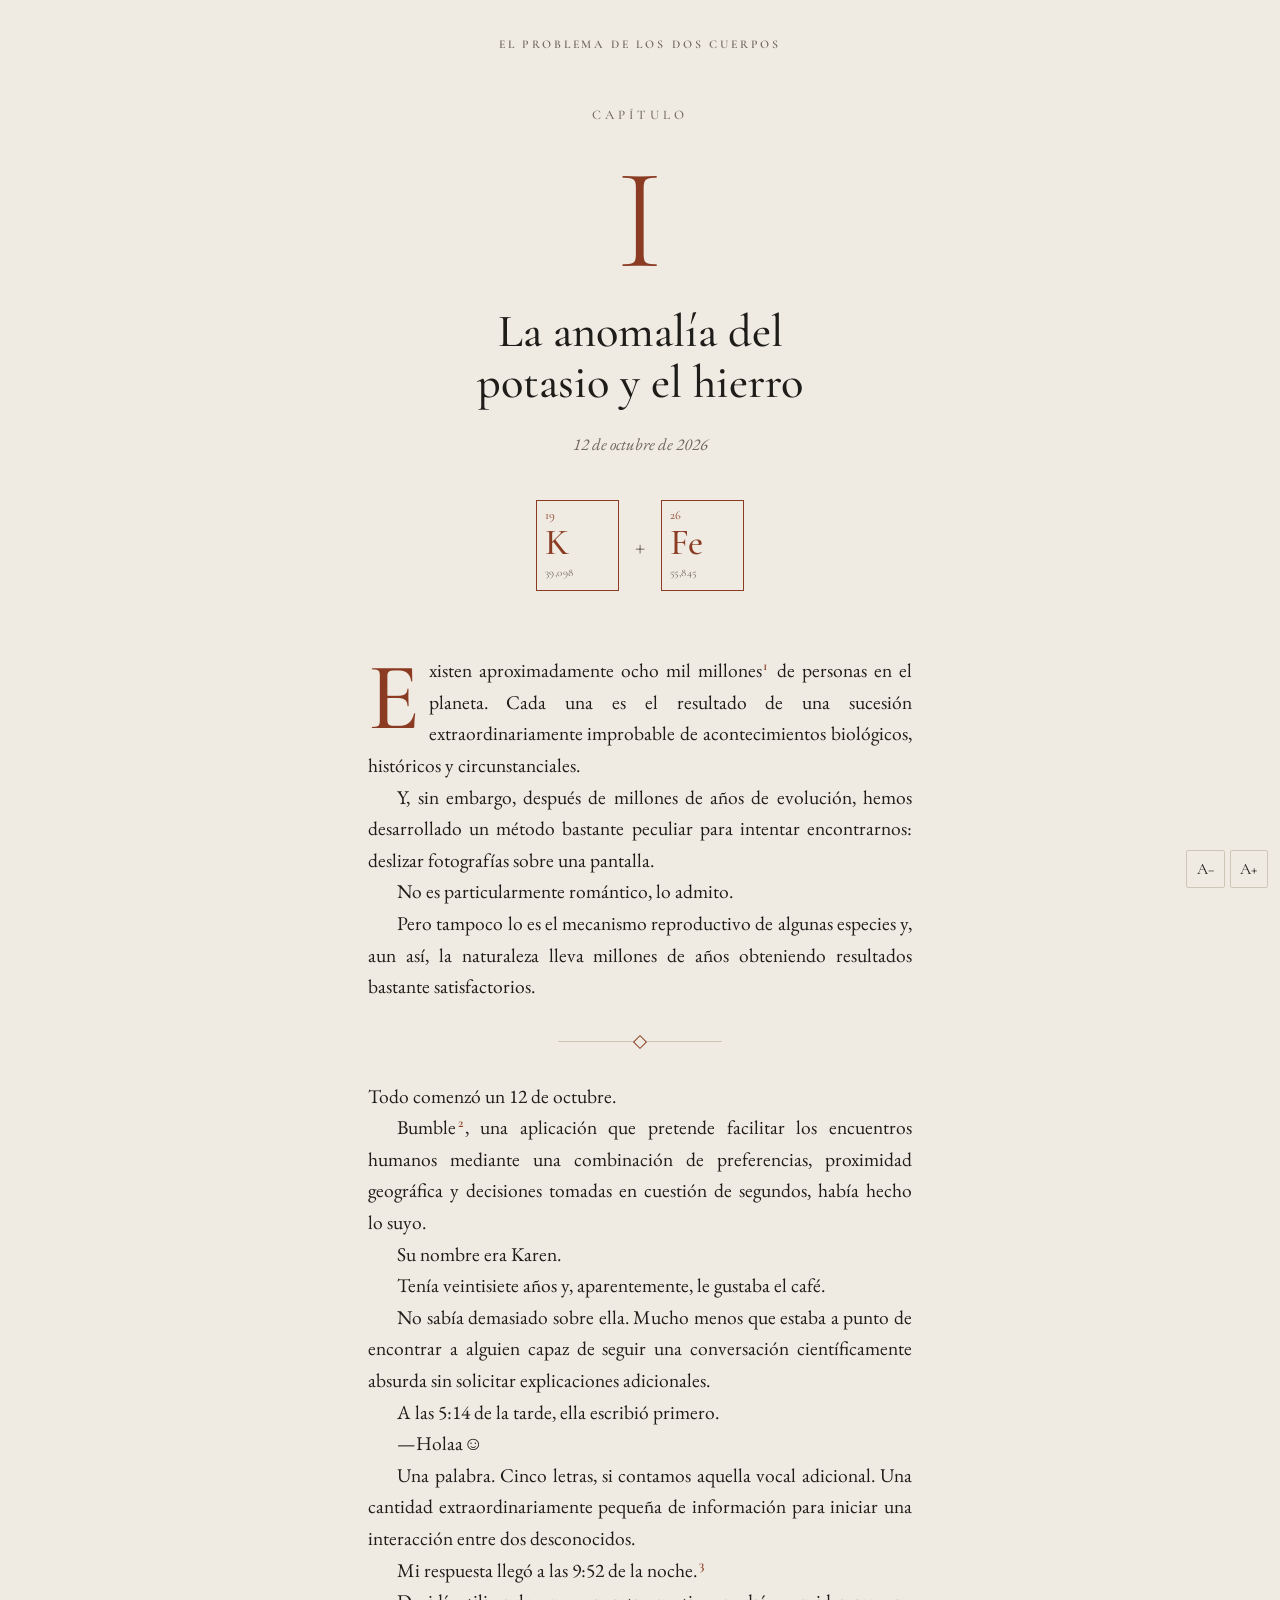
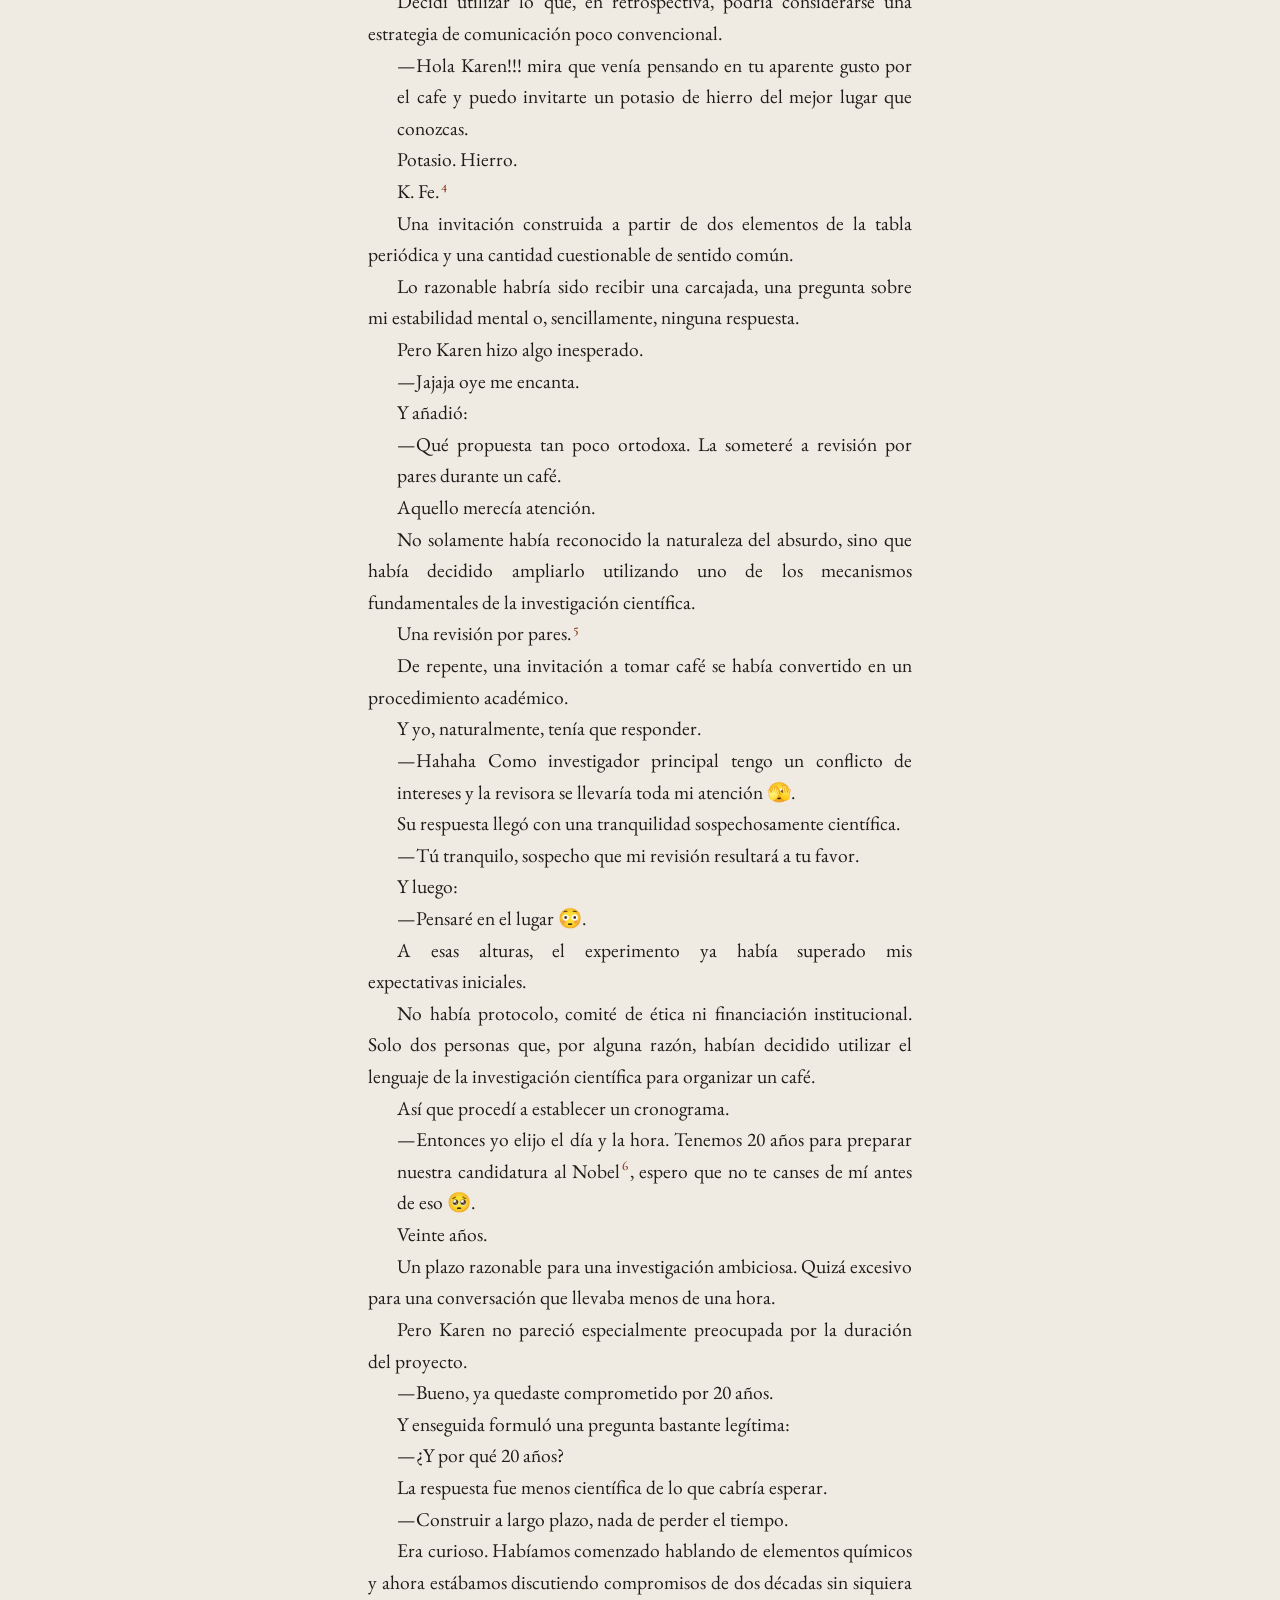
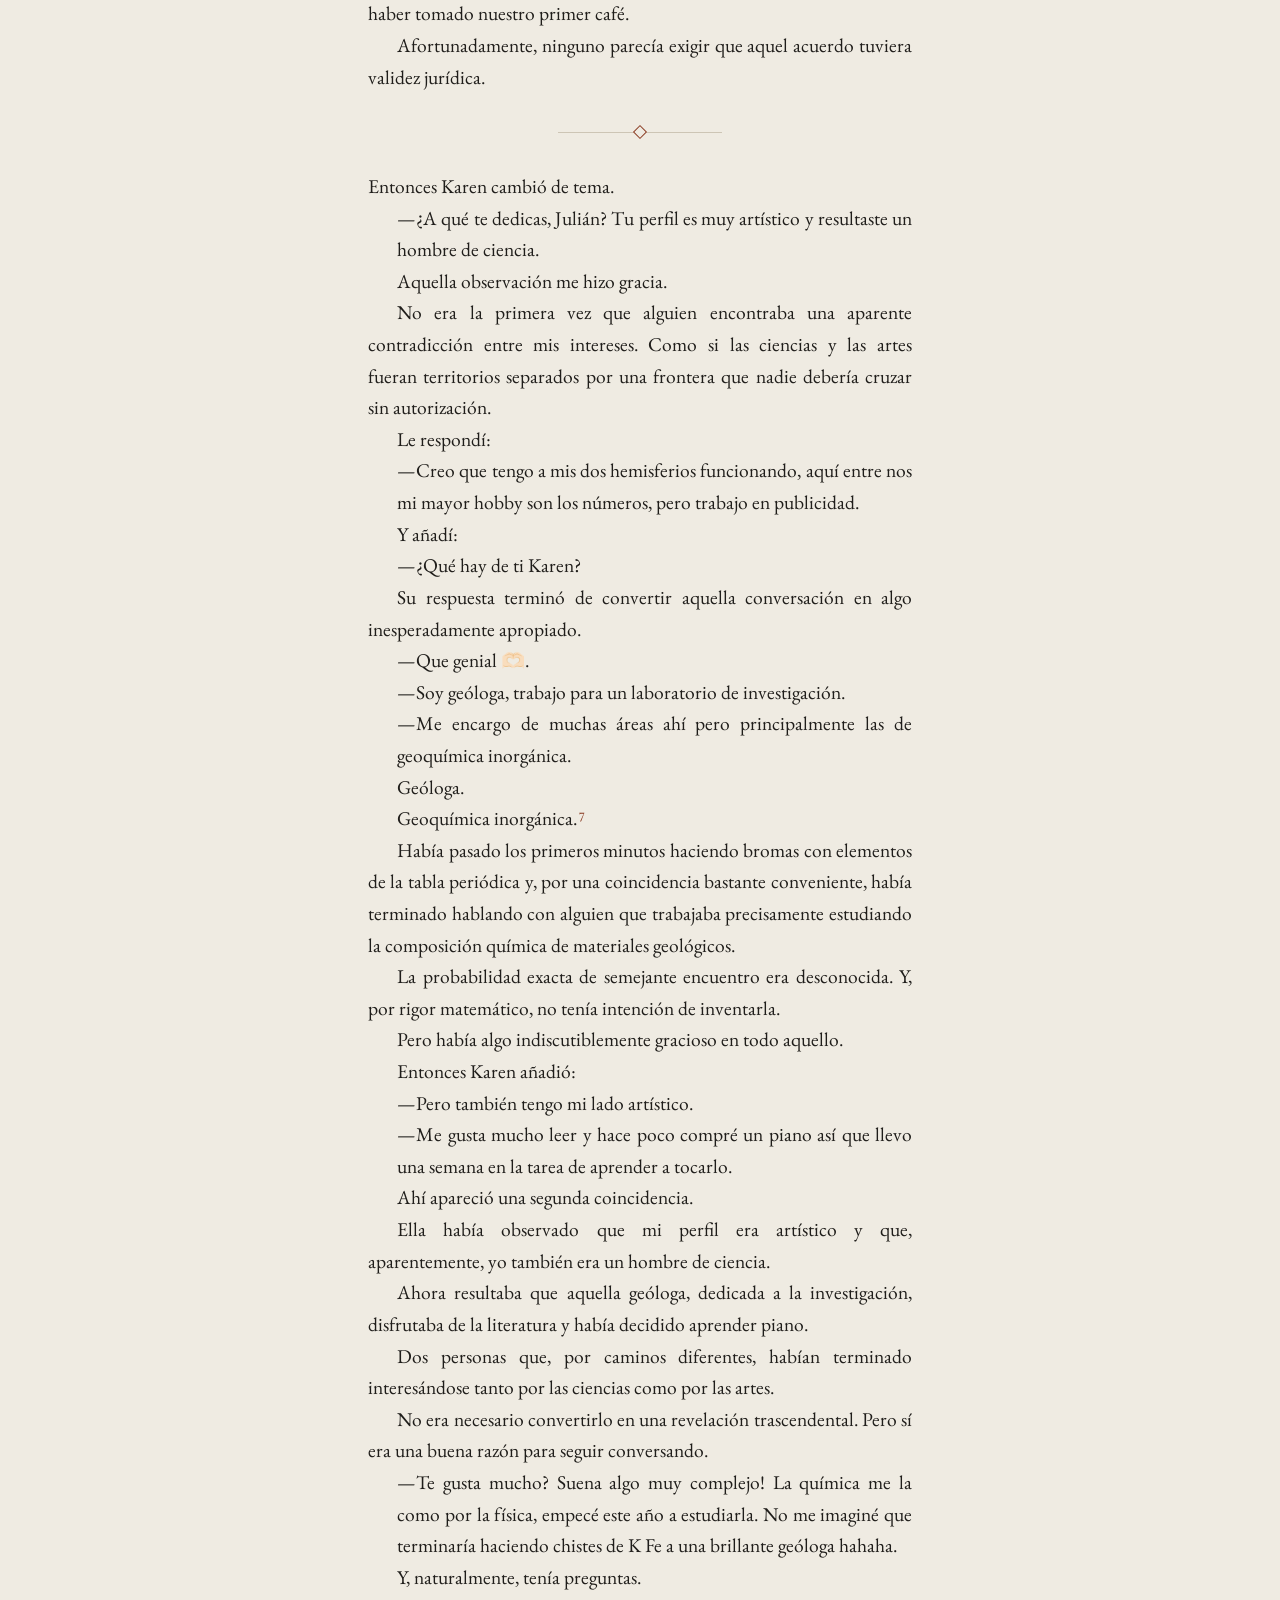
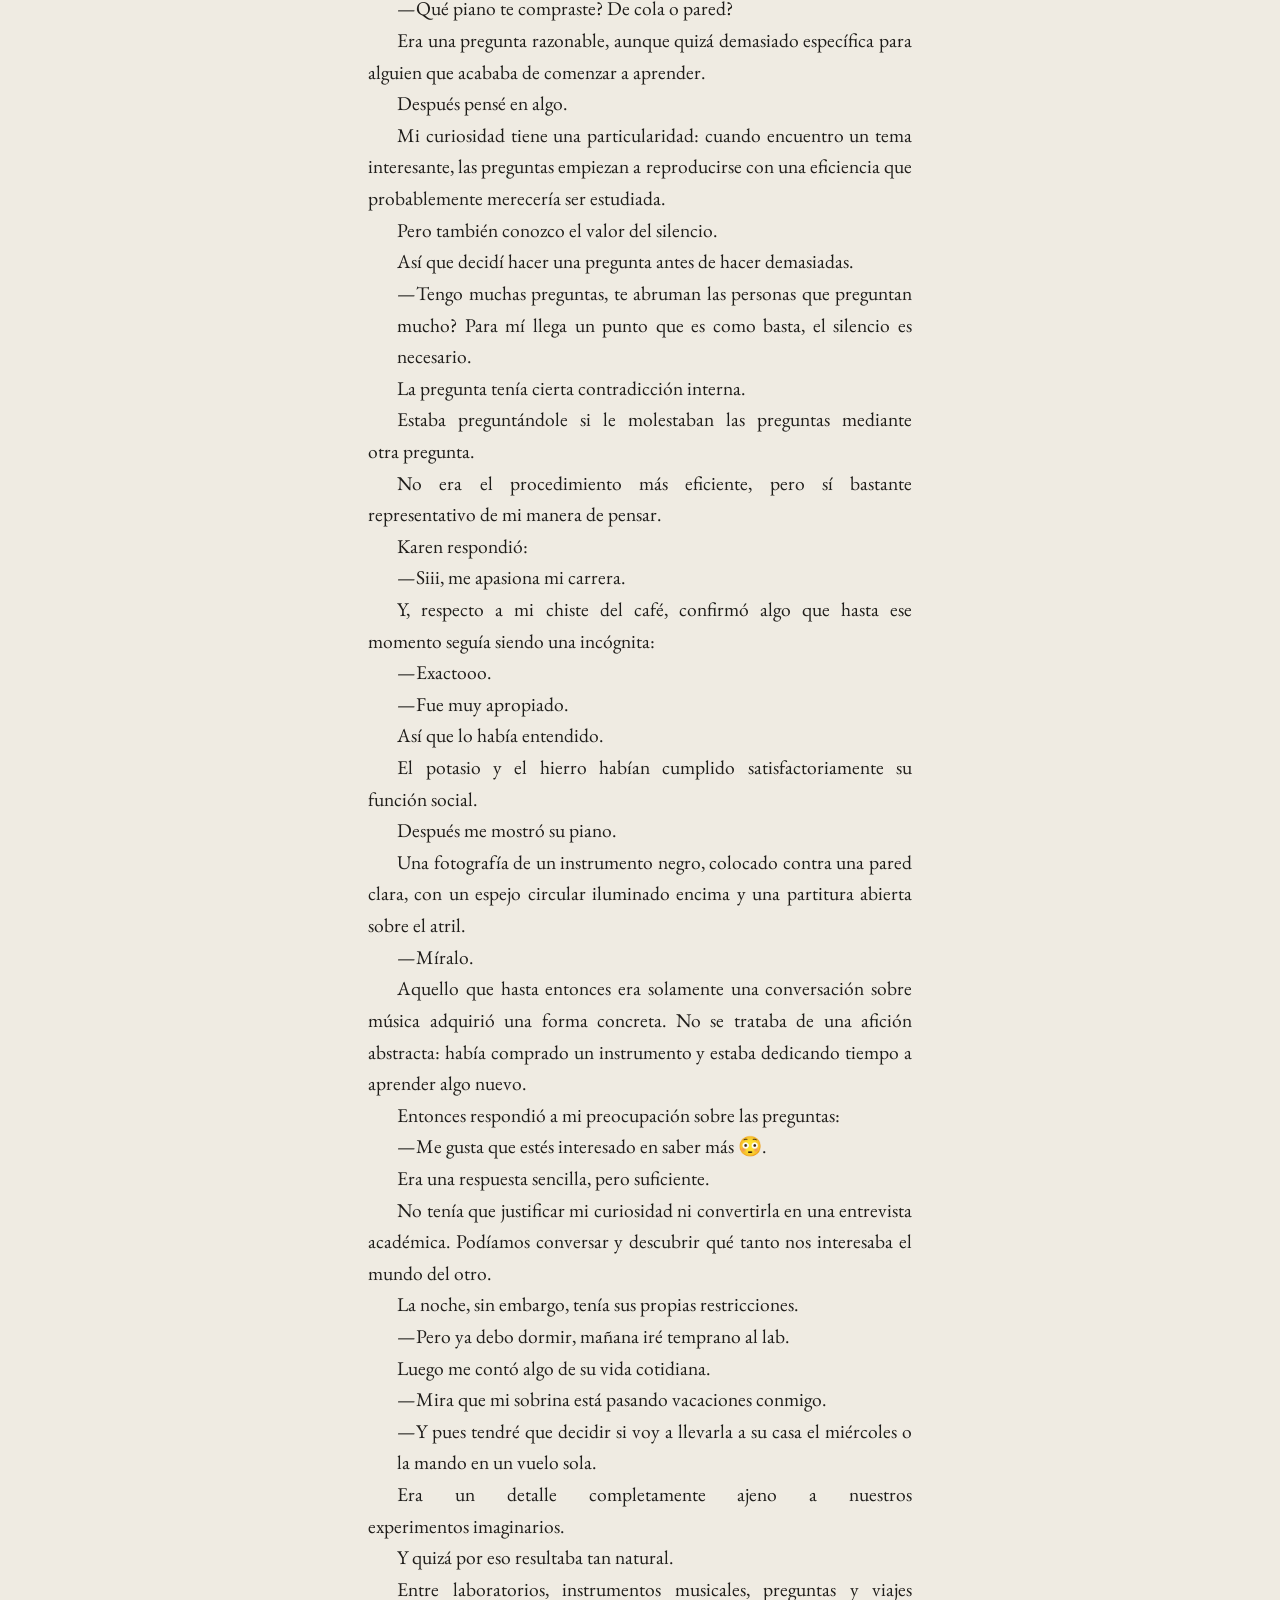
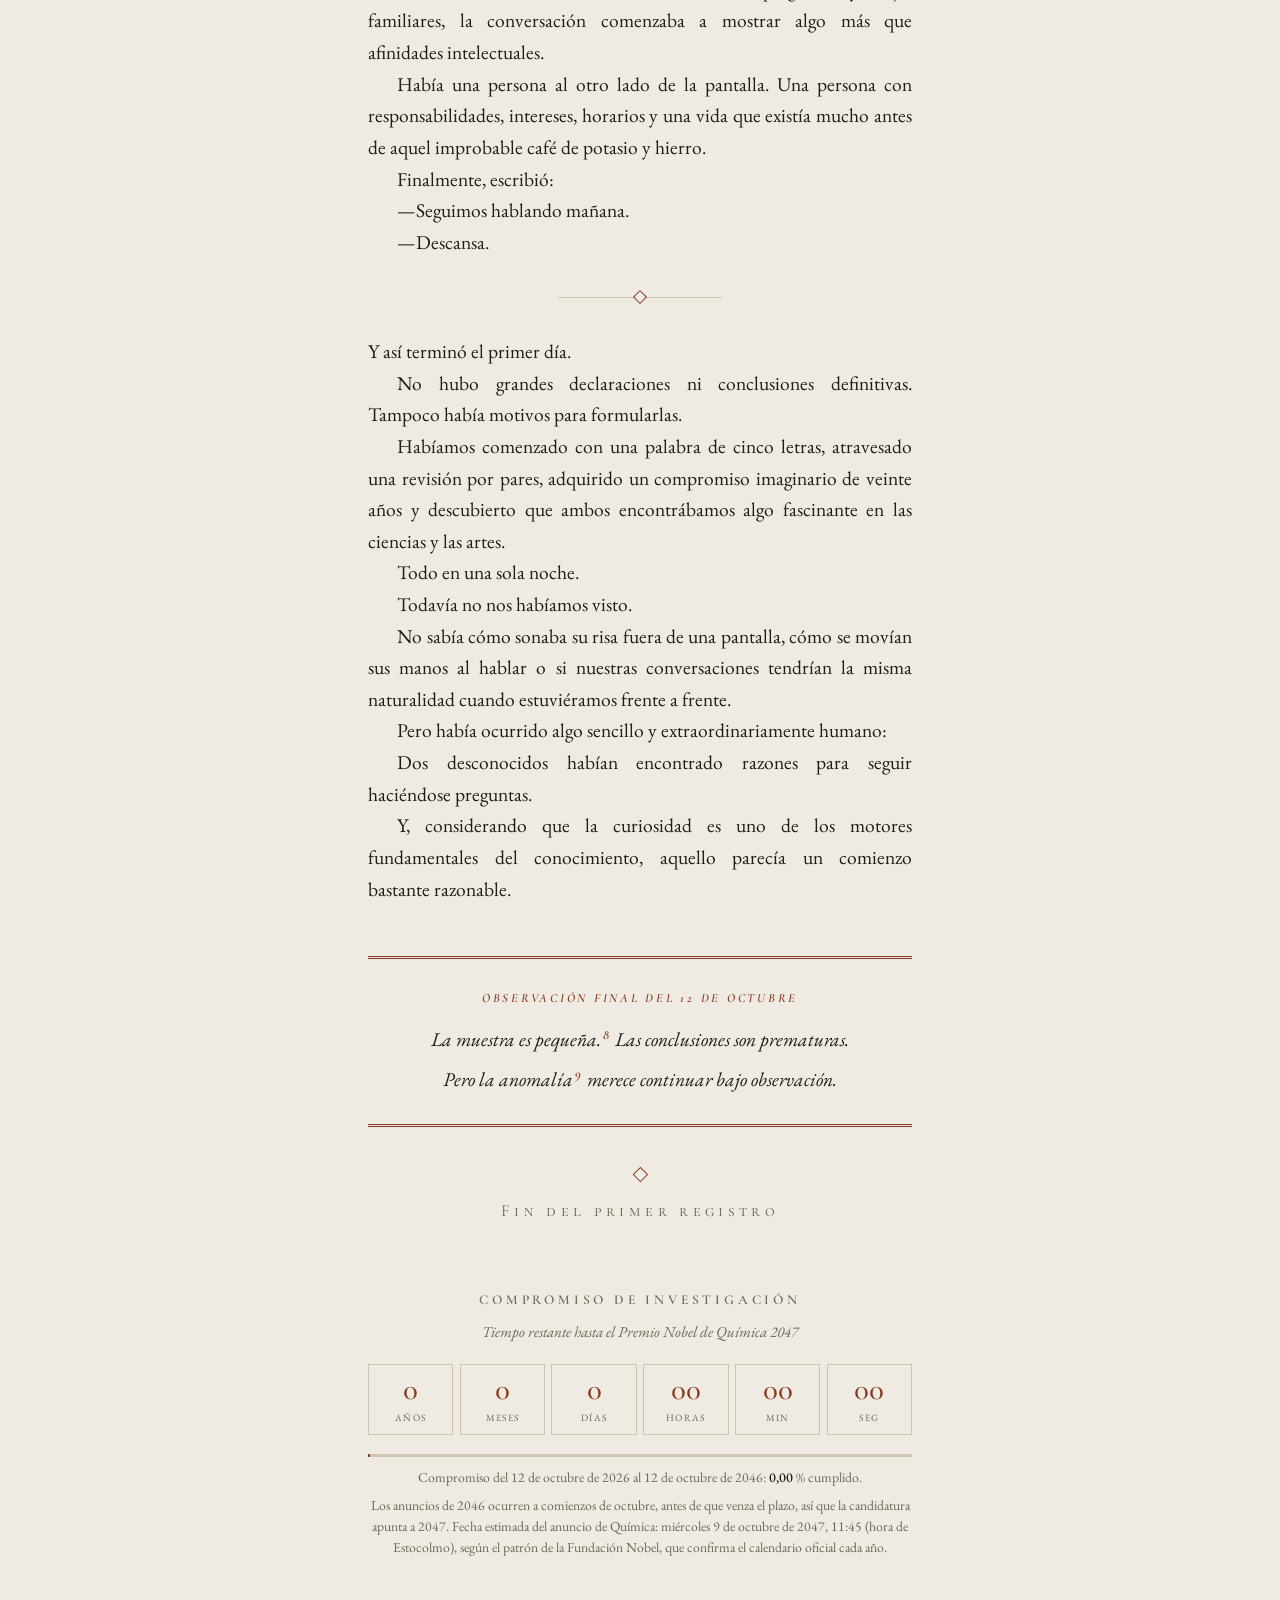
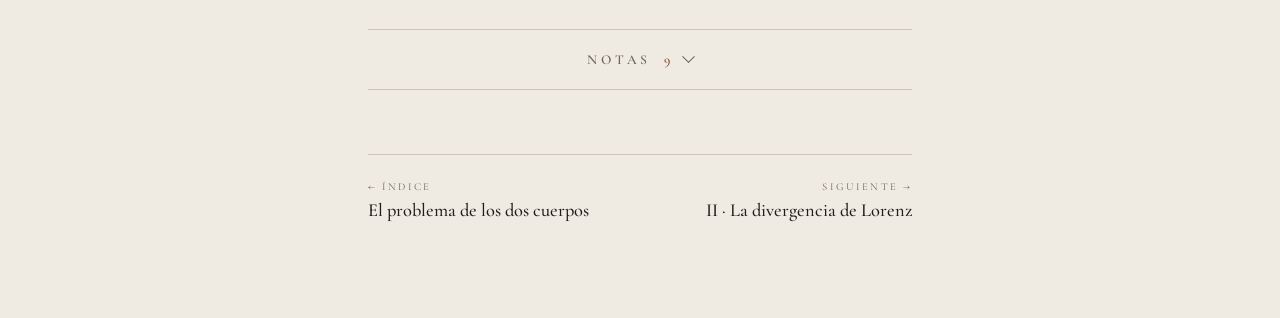
==== commit 24dbd4ff: "Add files via upload" ====
--- a/capitulo-1.html
+++ b/capitulo-1.html
@@ -8,12 +8,12 @@
 <link rel="preconnect" href="https://fonts.googleapis.com">
 <link rel="preconnect" href="https://fonts.gstatic.com" crossorigin>
 <link rel="stylesheet" href="https://fonts.googleapis.com/css2?family=Cormorant+Garamond:ital,wght@0,300;0,500;0,600;1,400&family=EB+Garamond:ital,wght@0,400;0,500;1,400&display=swap">
-<link rel="stylesheet" href="styles.css">
+<link rel="stylesheet" href="styles.css?v=20261024d">
 </head>
 <body>
 <div class="progress" aria-hidden="true"><i id="bar"></i></div>
 
-<nav class="crumb" aria-label="Libro"><a href="index.html">La teoría de los dos cuerpos</a></nav>
+<nav class="crumb" aria-label="Libro"><a href="index.html">El problema de los dos cuerpos</a></nav>
 
 <header class="opener">
   <p class="eyebrow">Capítulo</p>
@@ -200,7 +200,7 @@
 </details>
 
 <nav class="pager" aria-label="Capítulos">
-  <a class="prev" href="index.html"><small>← Índice</small><b>La teoría de los dos cuerpos</b></a>
+  <a class="prev" href="index.html"><small>← Índice</small><b>El problema de los dos cuerpos</b></a>
   <a class="next" href="capitulo-2.html"><small>Siguiente →</small><b>II · La divergencia de Lorenz</b></a>
 </nav>
 </div>
@@ -210,7 +210,7 @@
   <button type="button" id="inc" aria-label="Aumentar texto">A+</button>
 </div>
 
-<script src="libro.js"></script>
-<script src="capitulo-1.js"></script>
+<script src="libro.js?v=20261024d"></script>
+<script src="capitulo-1.js?v=20261024d"></script>
 </body>
 </html>
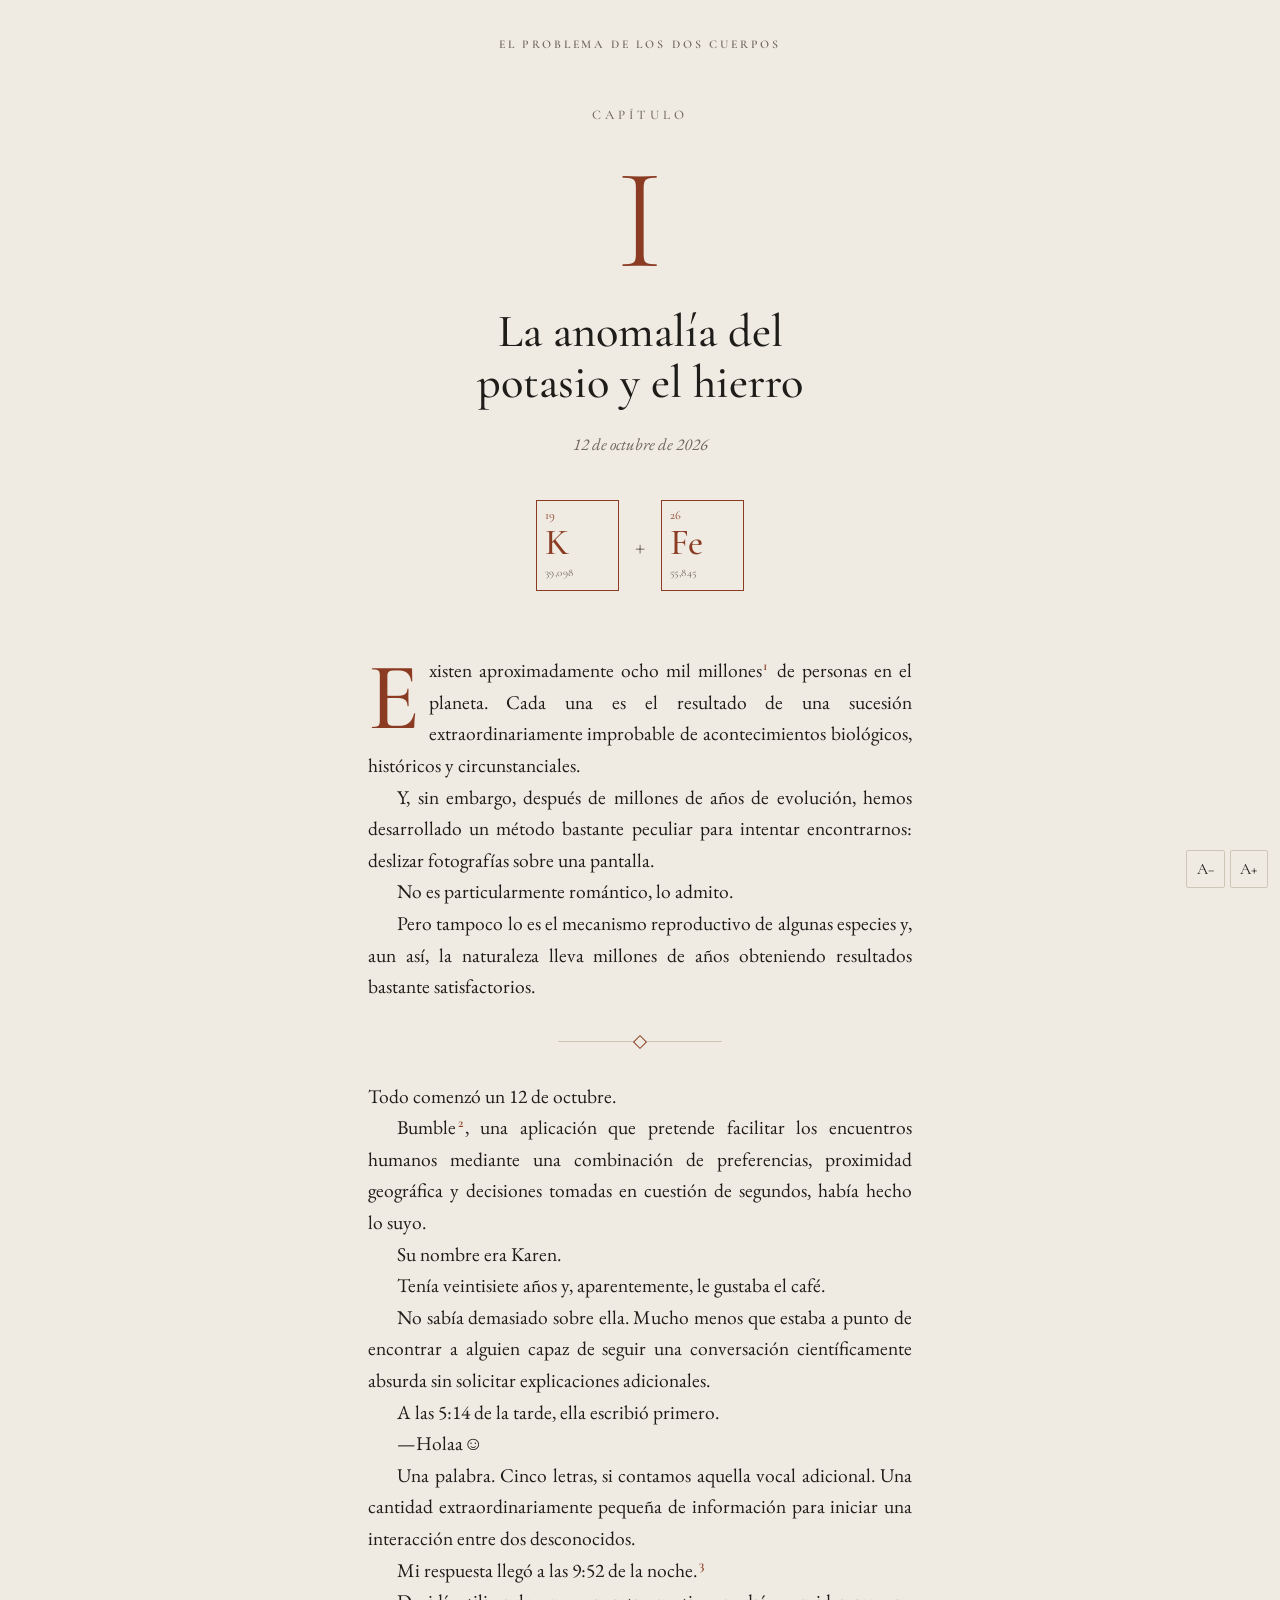
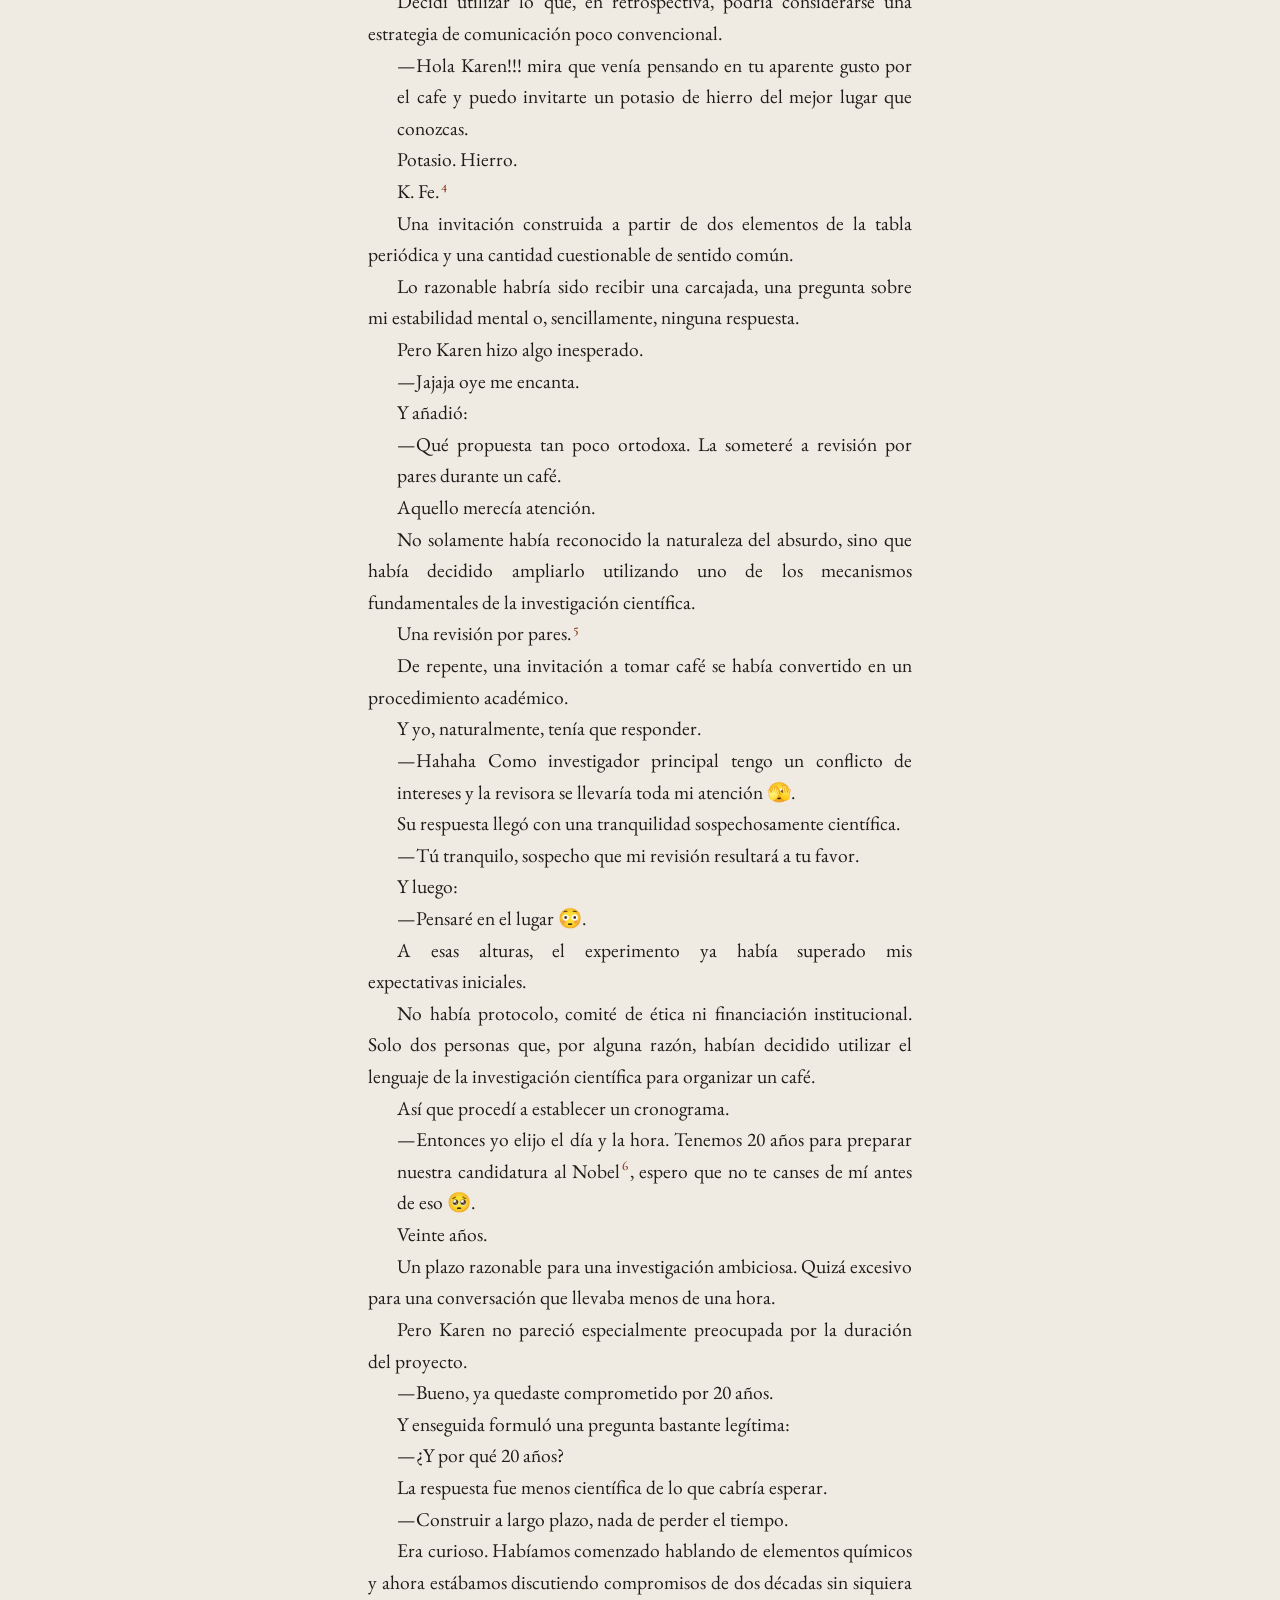
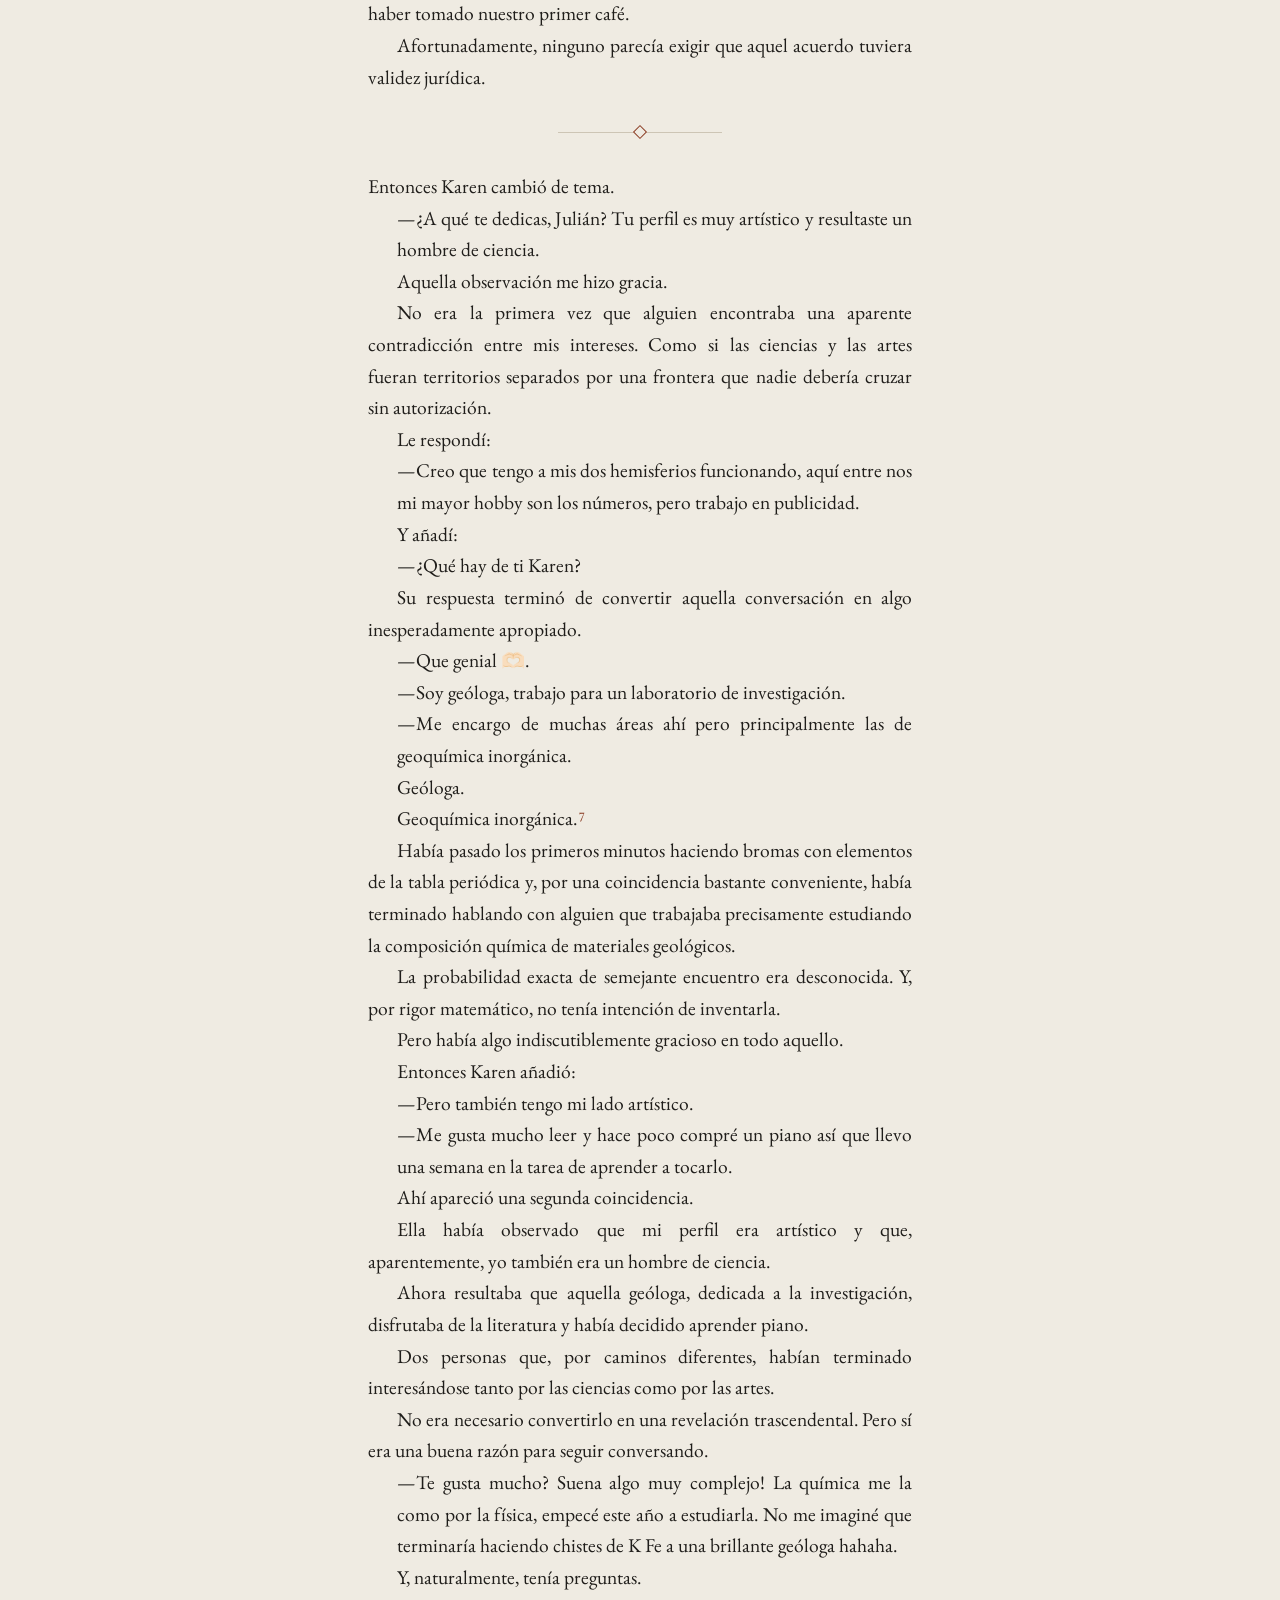
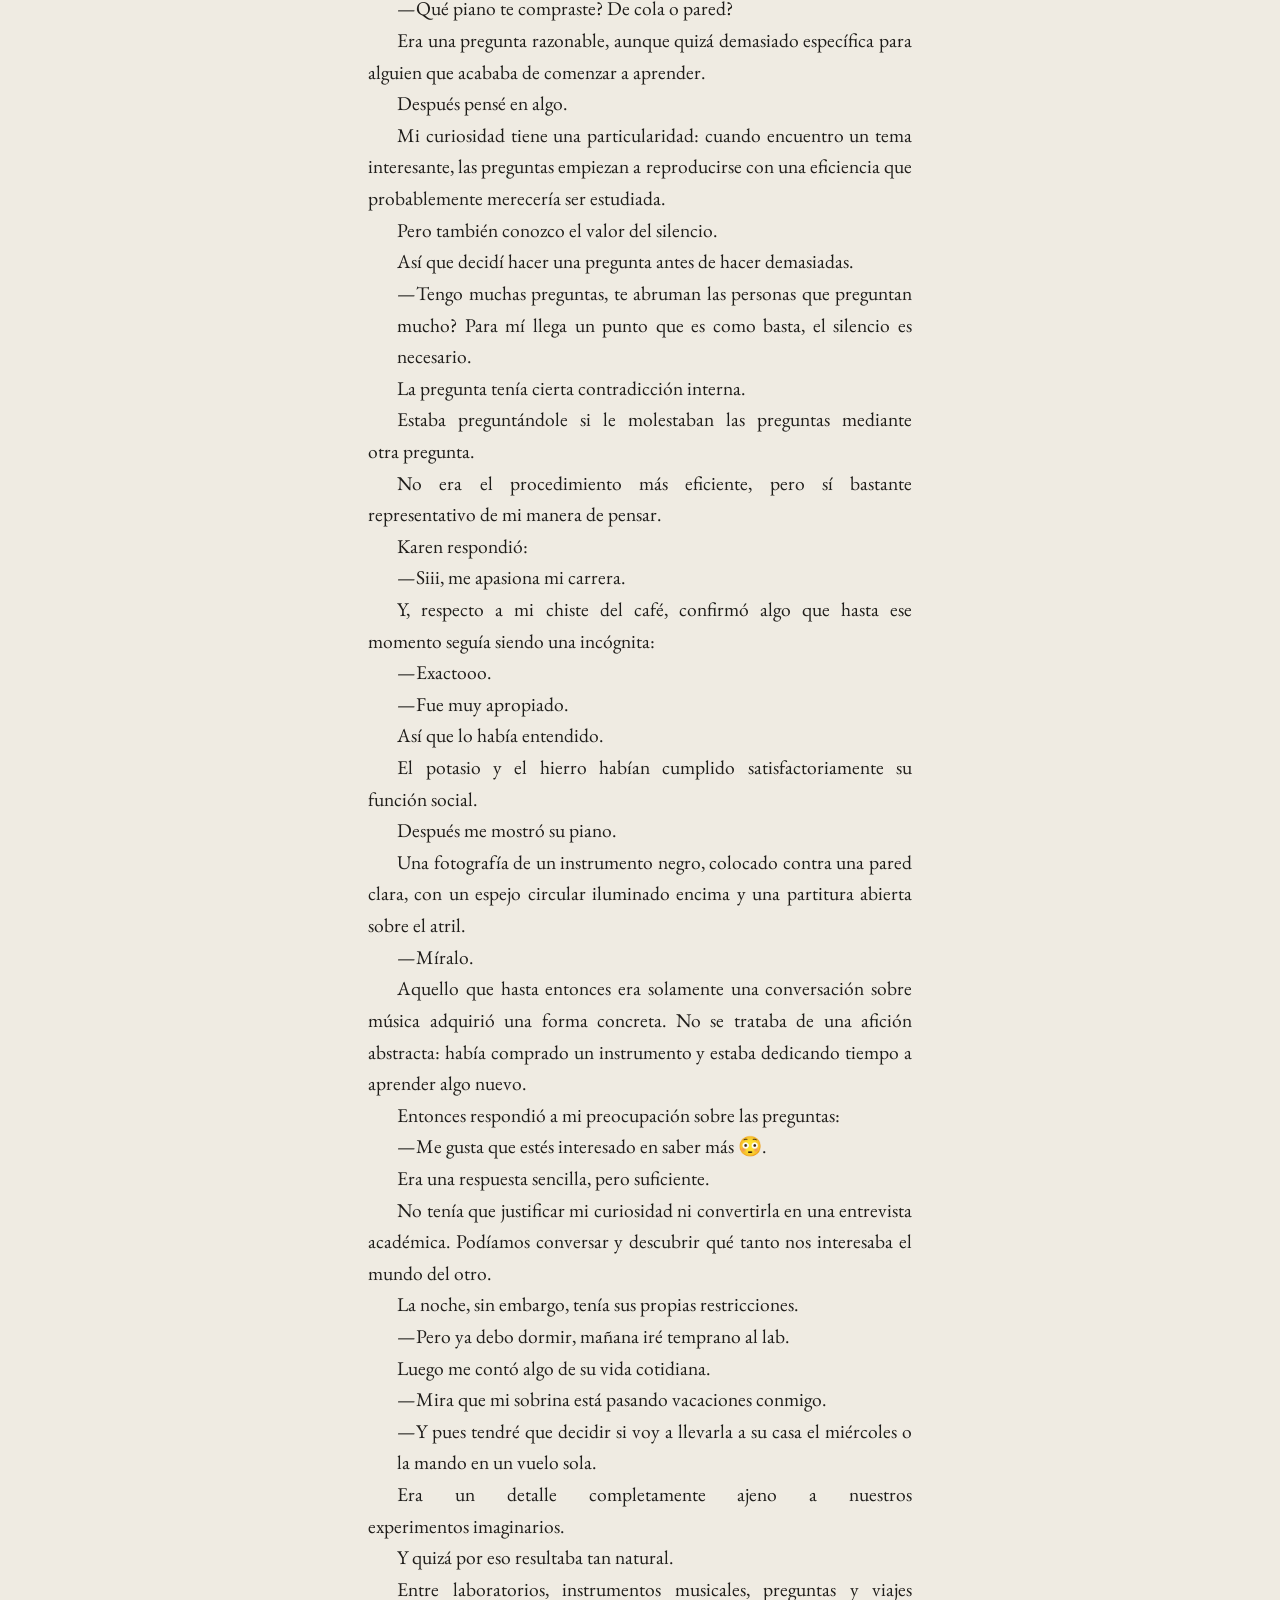
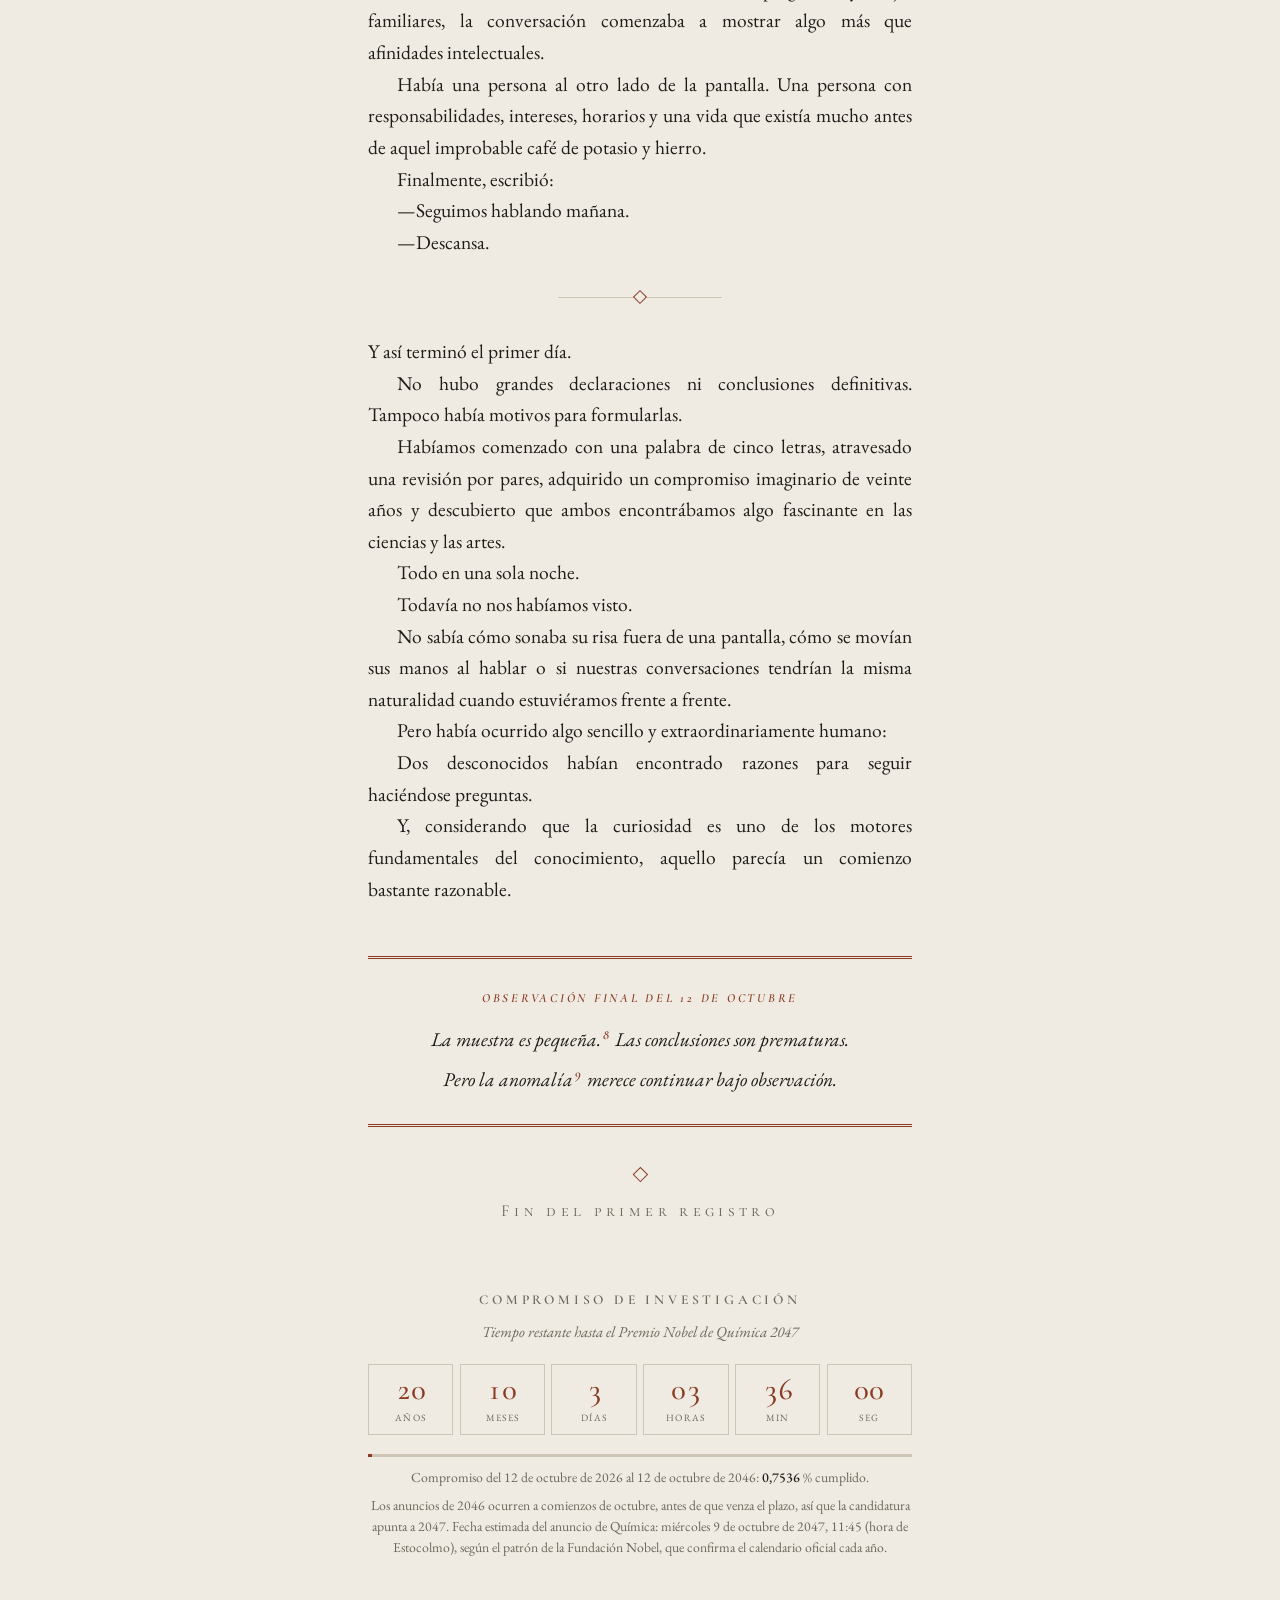
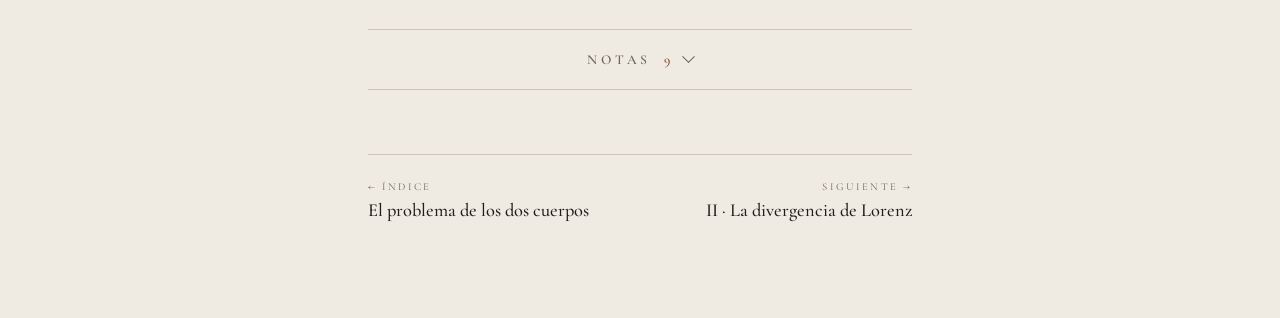
==== commit 4238ad2f: "Add files via upload" ====
--- a/capitulo-1.html
+++ b/capitulo-1.html
@@ -8,7 +8,7 @@
 <link rel="preconnect" href="https://fonts.googleapis.com">
 <link rel="preconnect" href="https://fonts.gstatic.com" crossorigin>
 <link rel="stylesheet" href="https://fonts.googleapis.com/css2?family=Cormorant+Garamond:ital,wght@0,300;0,500;0,600;1,400&family=EB+Garamond:ital,wght@0,400;0,500;1,400&display=swap">
-<link rel="stylesheet" href="styles.css?v=20261024d">
+<link rel="stylesheet" href="styles.css?v=20261028b">
 </head>
 <body>
 <div class="progress" aria-hidden="true"><i id="bar"></i></div>
@@ -210,7 +210,7 @@
   <button type="button" id="inc" aria-label="Aumentar texto">A+</button>
 </div>
 
-<script src="libro.js?v=20261024d"></script>
-<script src="capitulo-1.js?v=20261024d"></script>
+<script src="libro.js?v=20261028b"></script>
+<script src="capitulo-1.js?v=20261028b"></script>
 </body>
 </html>
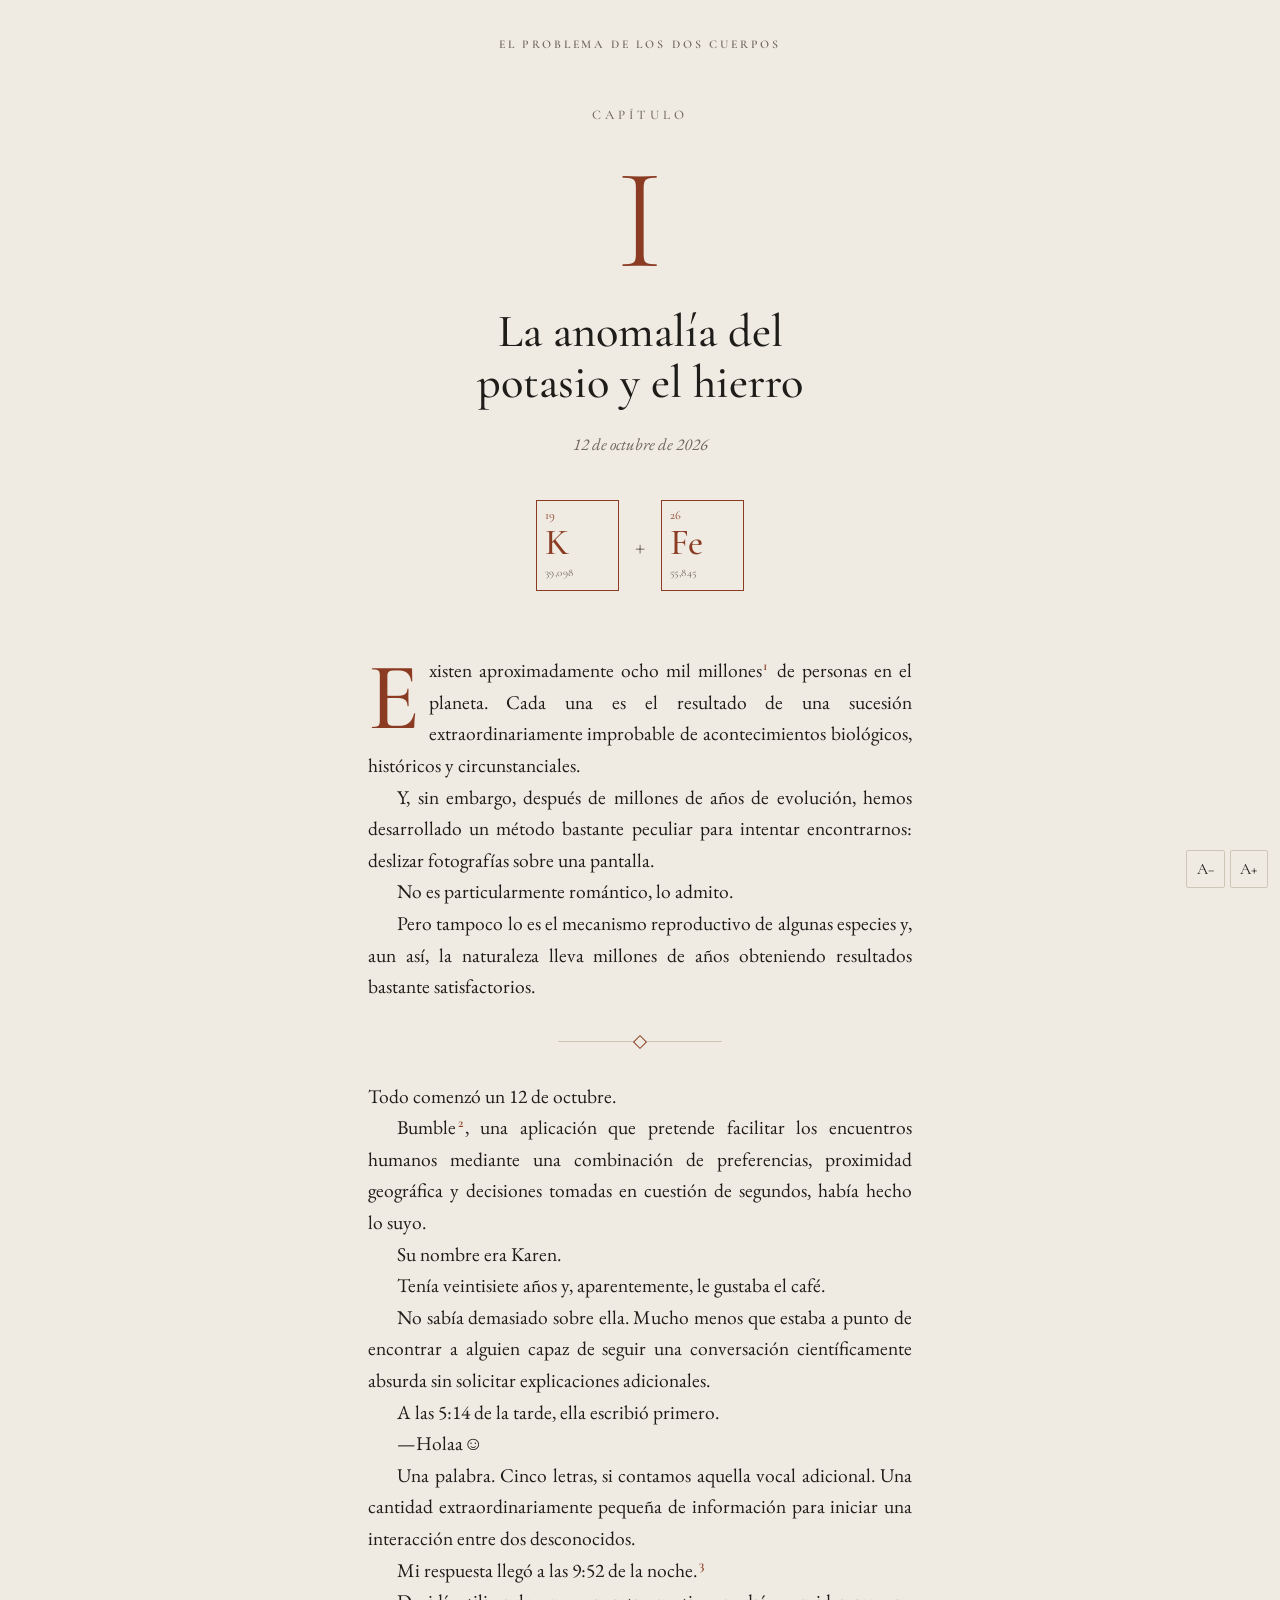
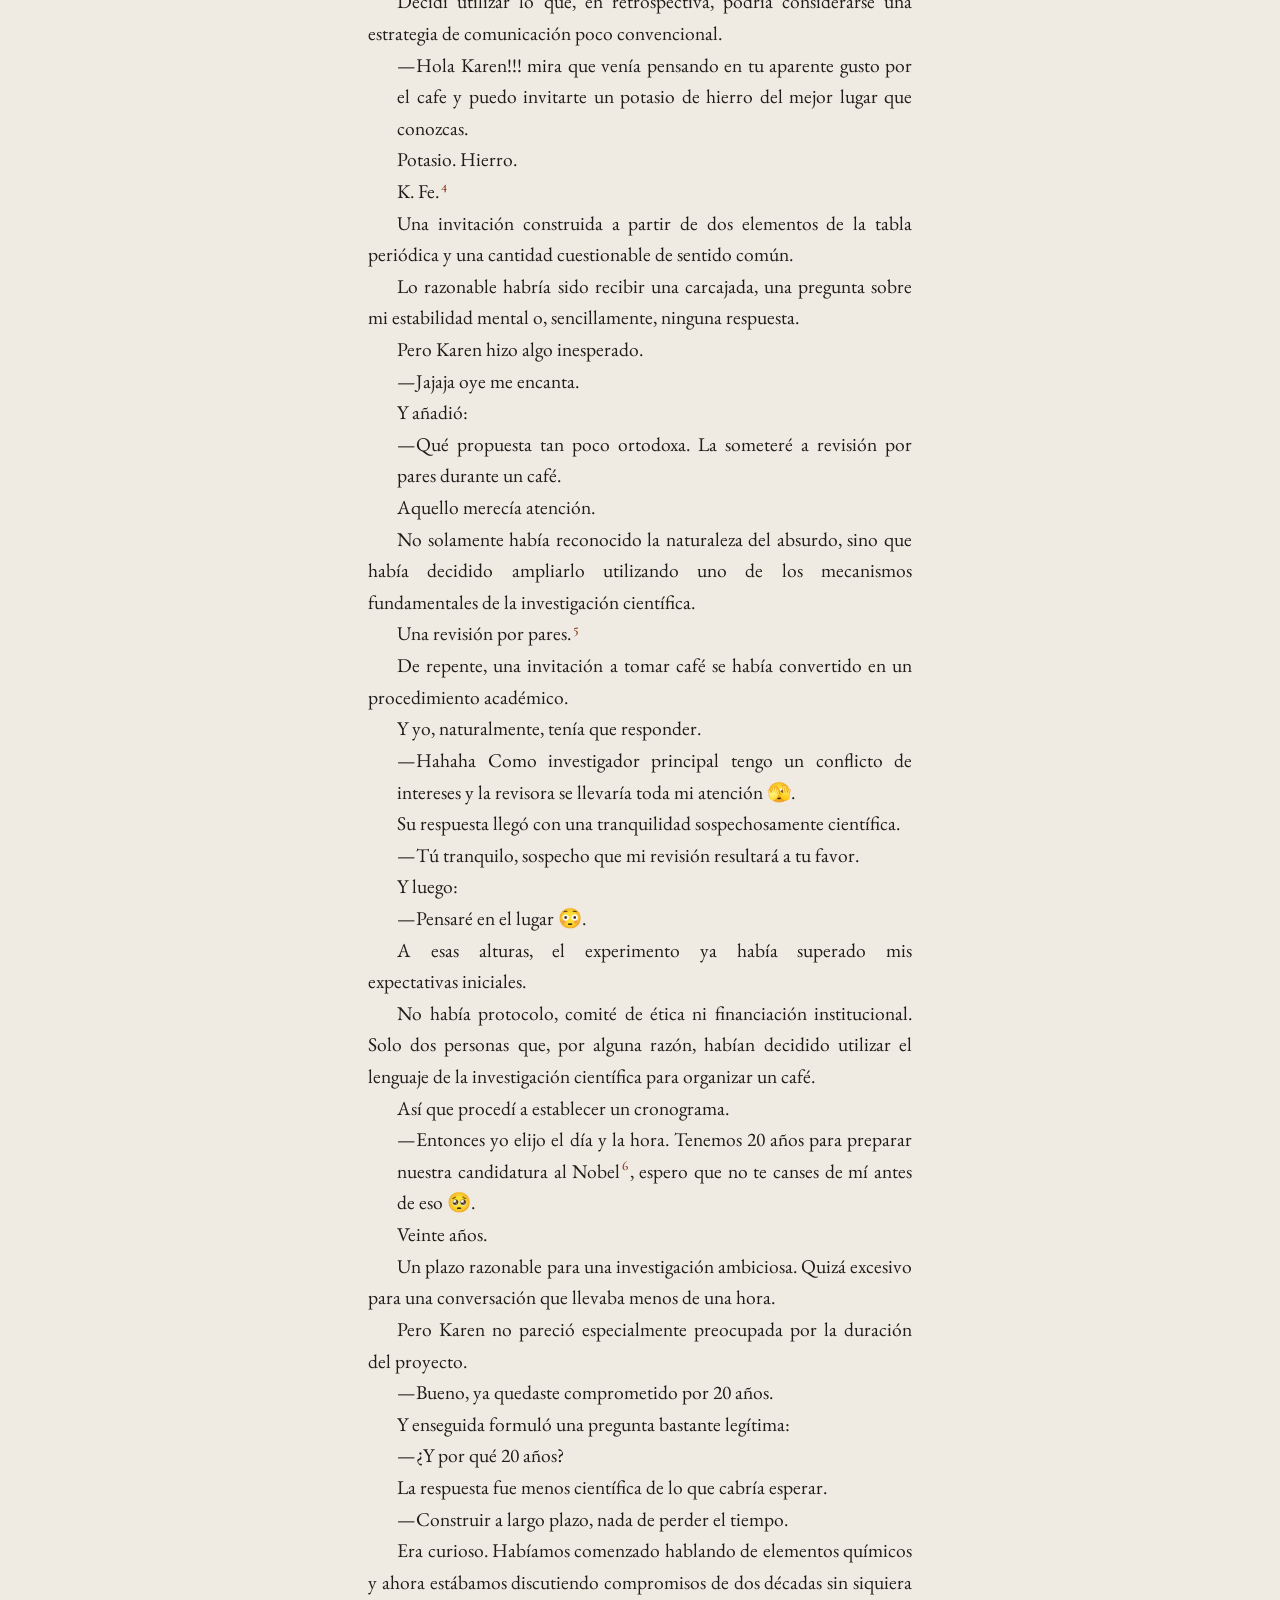
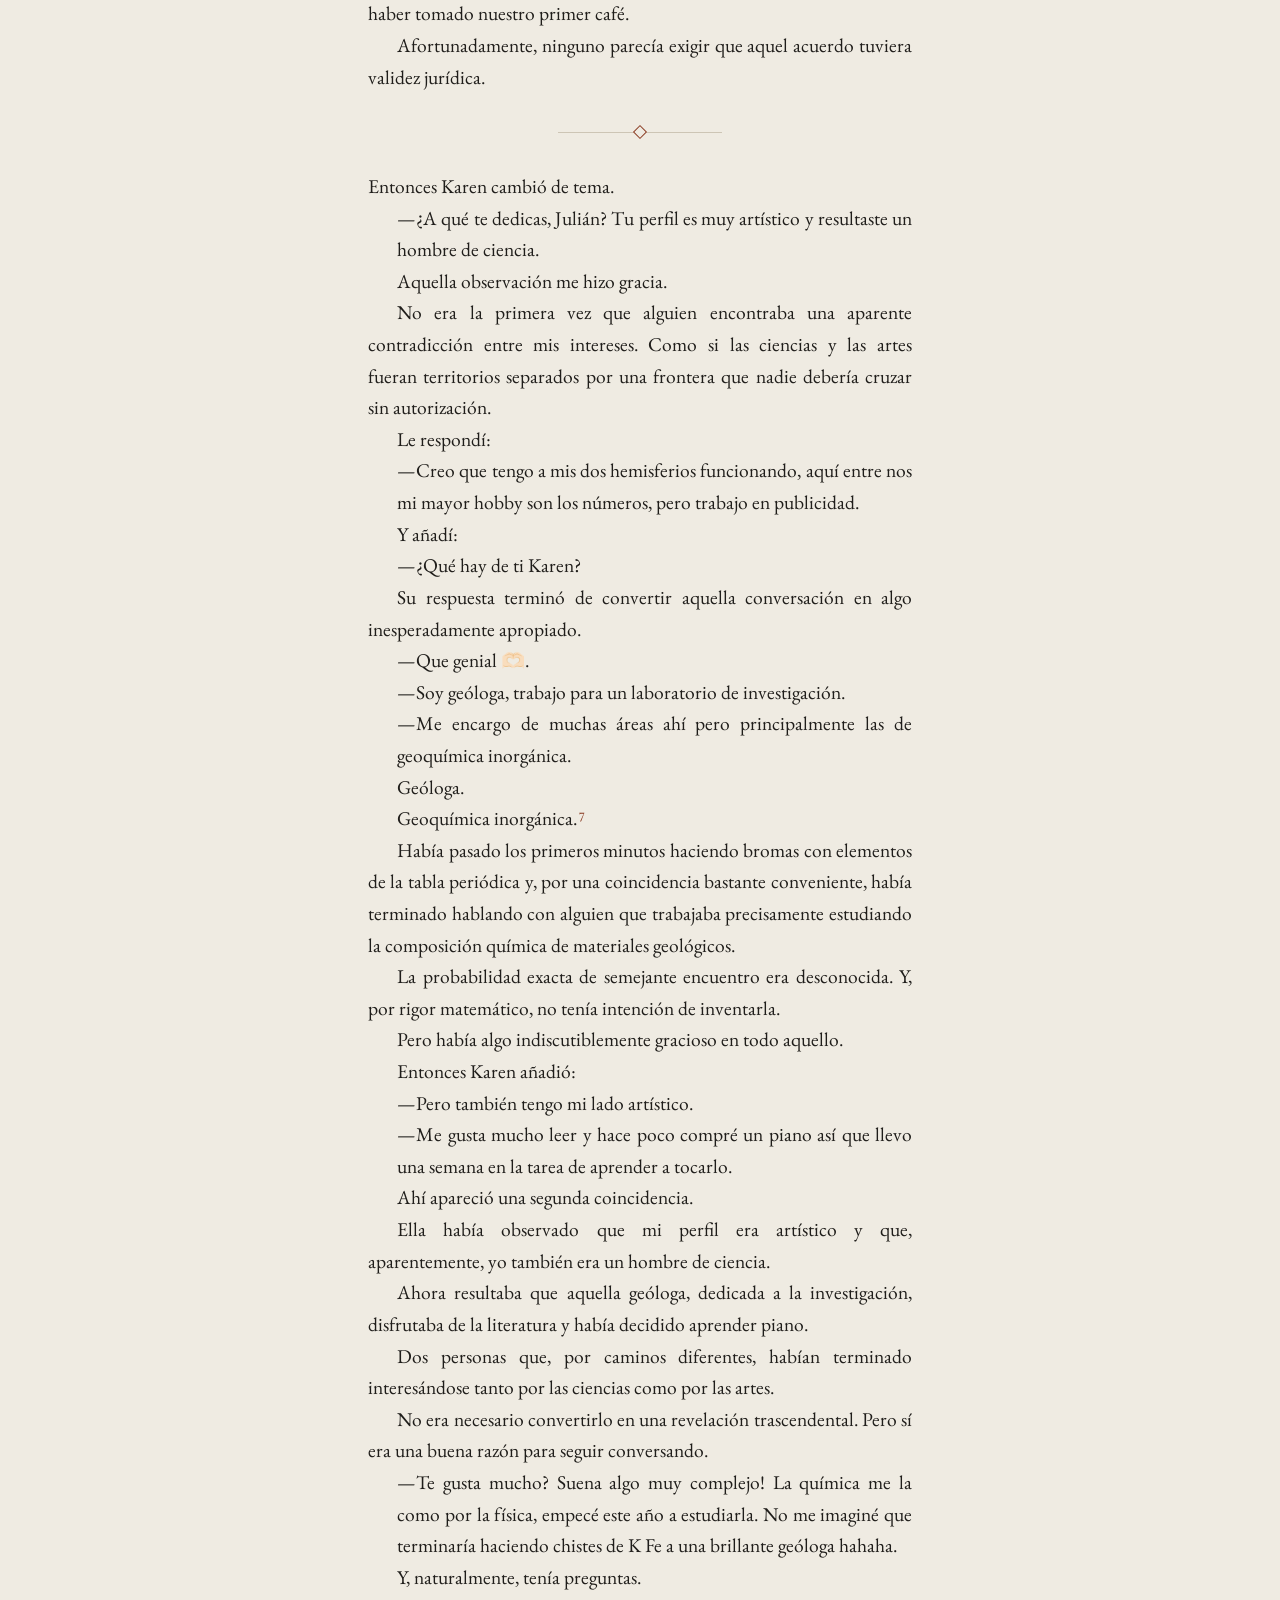
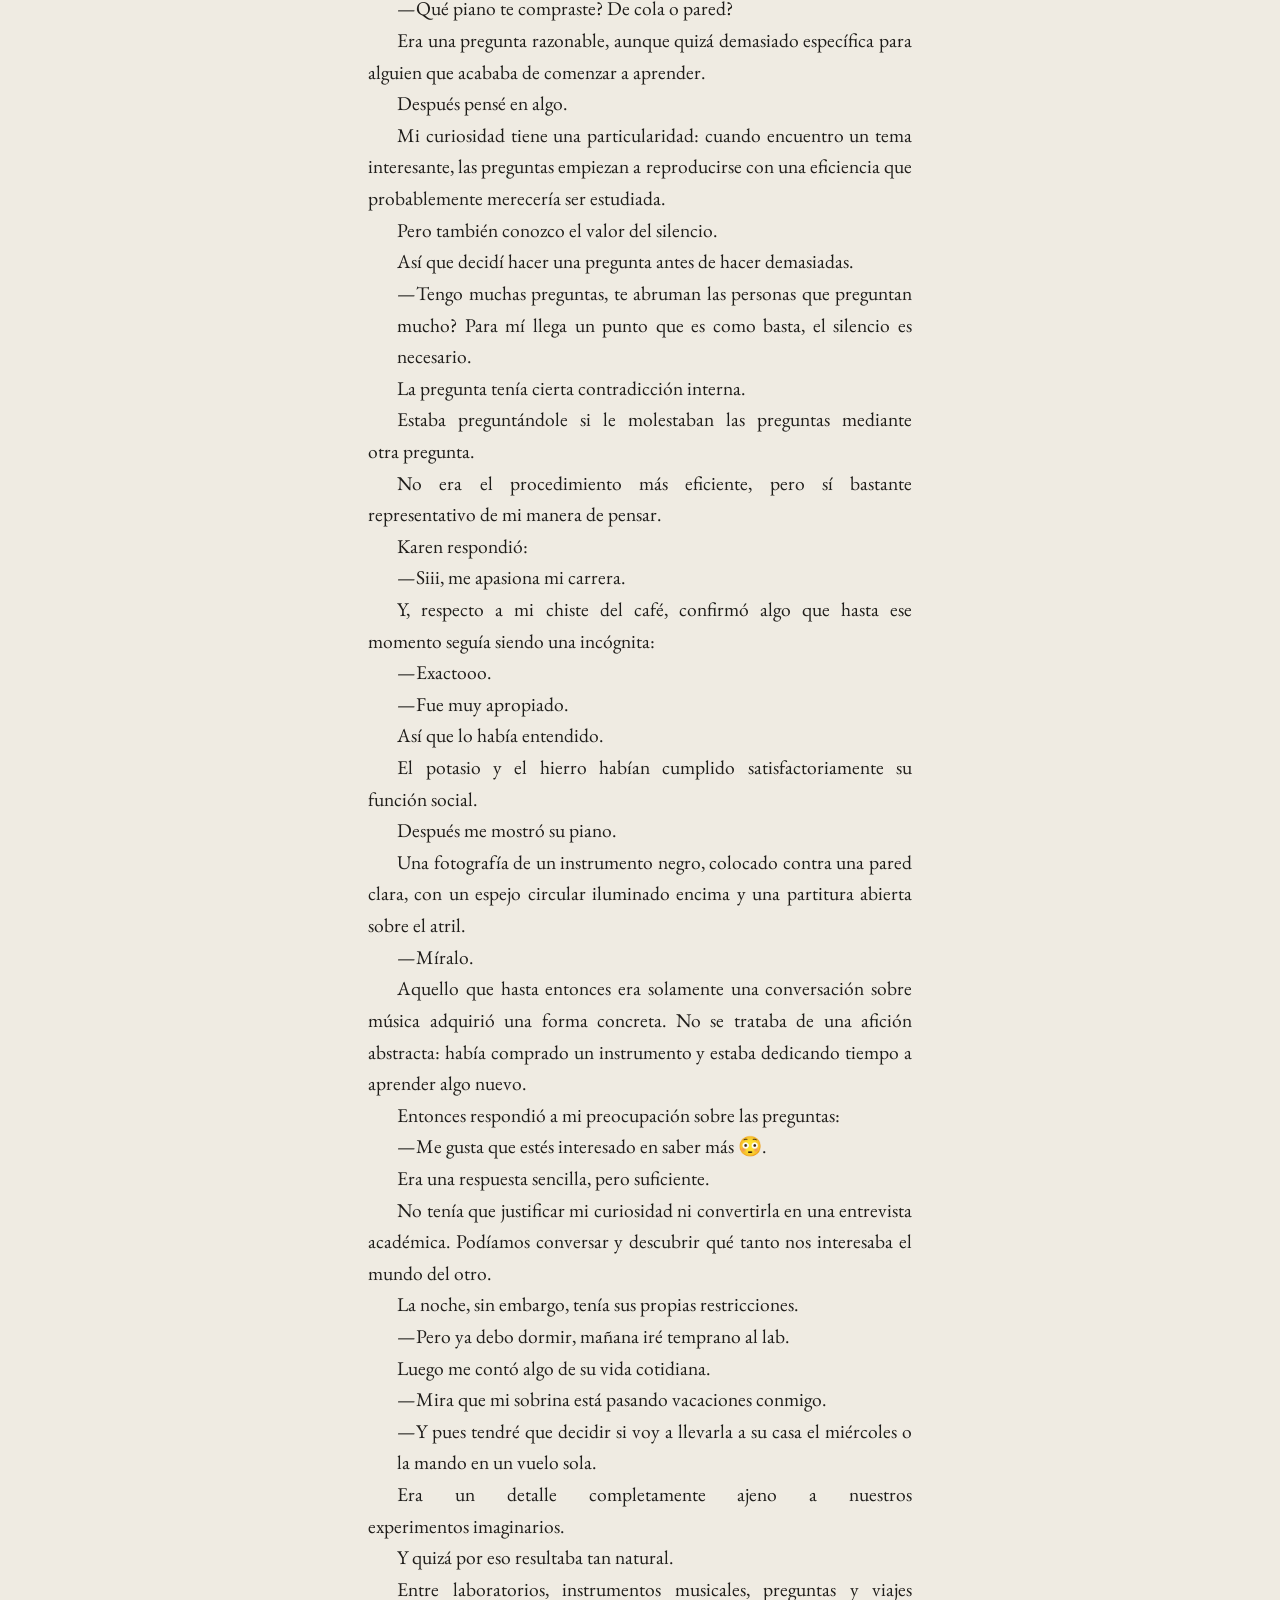
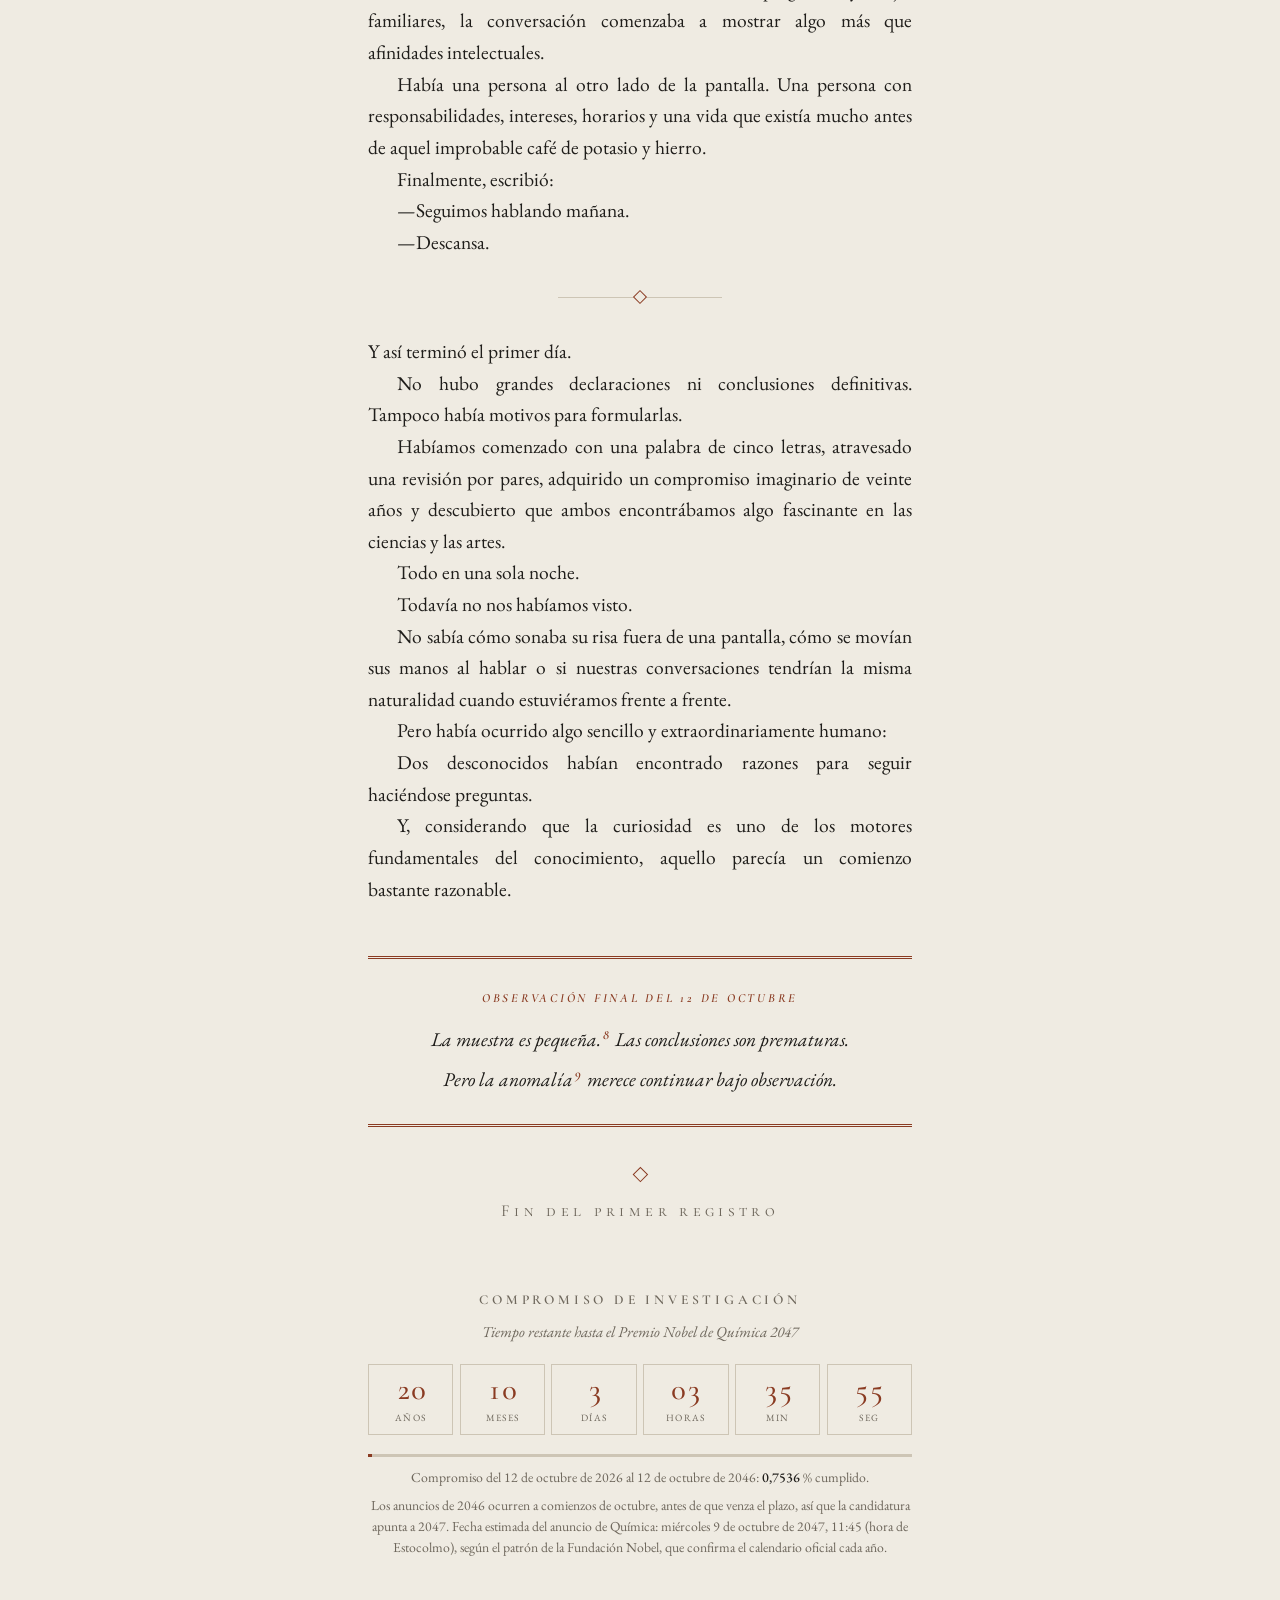
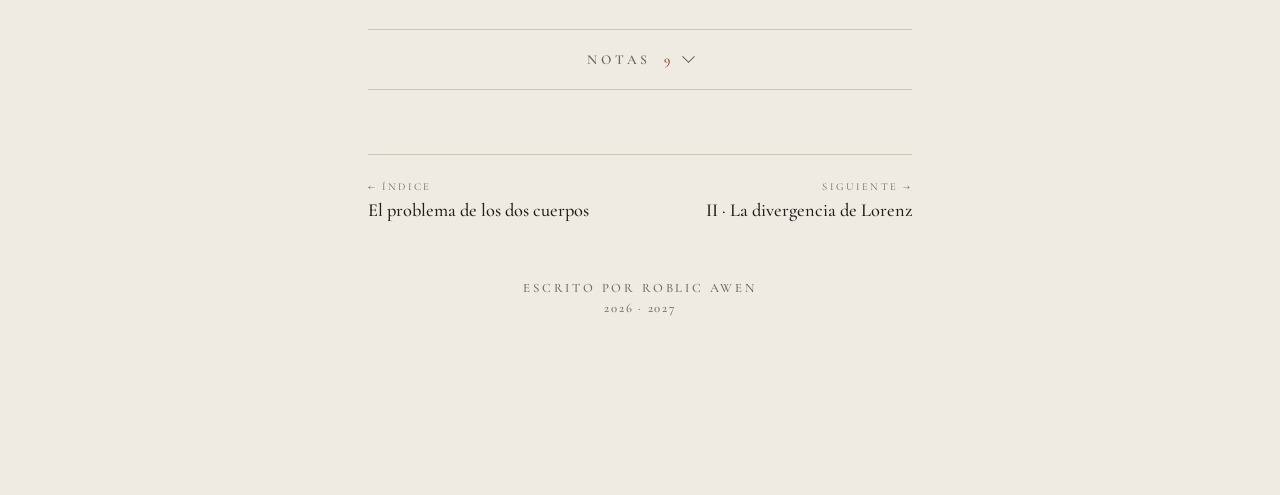
==== commit d229761b: "Add files via upload" ====
--- a/capitulo-1.html
+++ b/capitulo-1.html
@@ -8,7 +8,7 @@
 <link rel="preconnect" href="https://fonts.googleapis.com">
 <link rel="preconnect" href="https://fonts.gstatic.com" crossorigin>
 <link rel="stylesheet" href="https://fonts.googleapis.com/css2?family=Cormorant+Garamond:ital,wght@0,300;0,500;0,600;1,400&family=EB+Garamond:ital,wght@0,400;0,500;1,400&display=swap">
-<link rel="stylesheet" href="styles.css?v=20261028b">
+<link rel="stylesheet" href="styles.css?v=20261104a">
 </head>
 <body>
 <div class="progress" aria-hidden="true"><i id="bar"></i></div>
@@ -205,12 +205,17 @@
 </nav>
 </div>
 
+<footer class="colophon">
+  <p>Escrito por Roblic Awen</p>
+  <p class="yr">2026 · 2027</p>
+</footer>
+
 <div class="tools" role="group" aria-label="Tamaño del texto">
   <button type="button" id="dec" aria-label="Reducir texto">A−</button>
   <button type="button" id="inc" aria-label="Aumentar texto">A+</button>
 </div>
 
-<script src="libro.js?v=20261028b"></script>
-<script src="capitulo-1.js?v=20261028b"></script>
+<script src="libro.js?v=20261104a"></script>
+<script src="capitulo-1.js?v=20261104a"></script>
 </body>
 </html>
--- a/styles.css
+++ b/styles.css
@@ -257,3 +257,21 @@
 @keyframes unfold { from { opacity: 0; transform: translateY(-6px); } to { opacity: 1; transform: none; } }
 .opener h1 sup.fn { font-size: .42em; margin-left: .2em; vertical-align: super; }
 @media (prefers-reduced-motion: reduce) { .notes[open] ol { animation: none; } }
+
+/* Pie de página */
+.colophon {
+  max-width: 34rem; margin: 3.5rem auto 0; padding: 0 1rem 5rem; text-align: center;
+  font-family: var(--display); font-weight: 500; font-size: .8rem; letter-spacing: .22em; text-transform: uppercase; color: var(--muted);
+}
+.colophon p { margin: 0; }
+.colophon .yr { letter-spacing: .14em; }
+
+/* Transición entre páginas (navegadores compatibles; en los demás, la página cambia como siempre) */
+@view-transition { navigation: auto; }
+::view-transition-old(root) { animation: vt-out .28s ease both; }
+::view-transition-new(root) { animation: vt-in .45s ease both; }
+@keyframes vt-out { to { opacity: 0; } }
+@keyframes vt-in { from { opacity: 0; transform: translateY(8px); } }
+@media (prefers-reduced-motion: reduce) {
+  ::view-transition-old(root), ::view-transition-new(root) { animation: none; }
+}
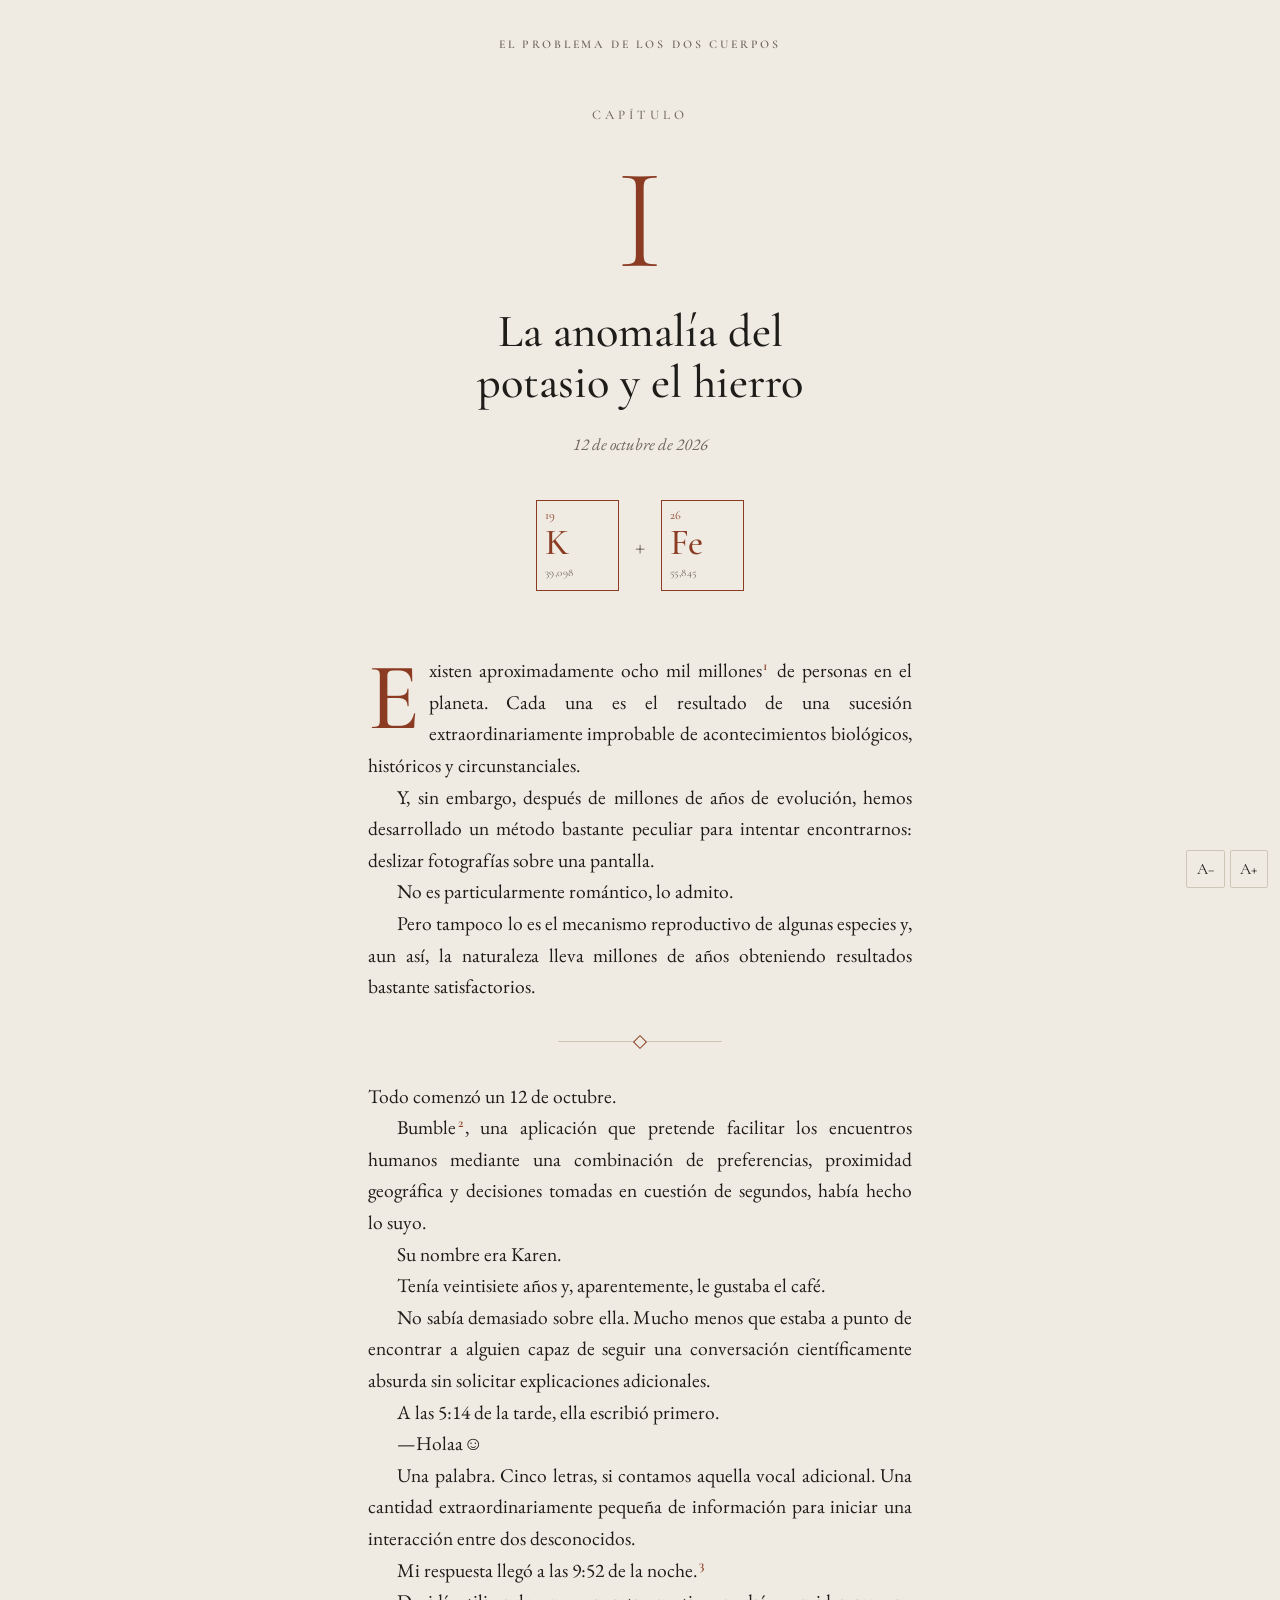
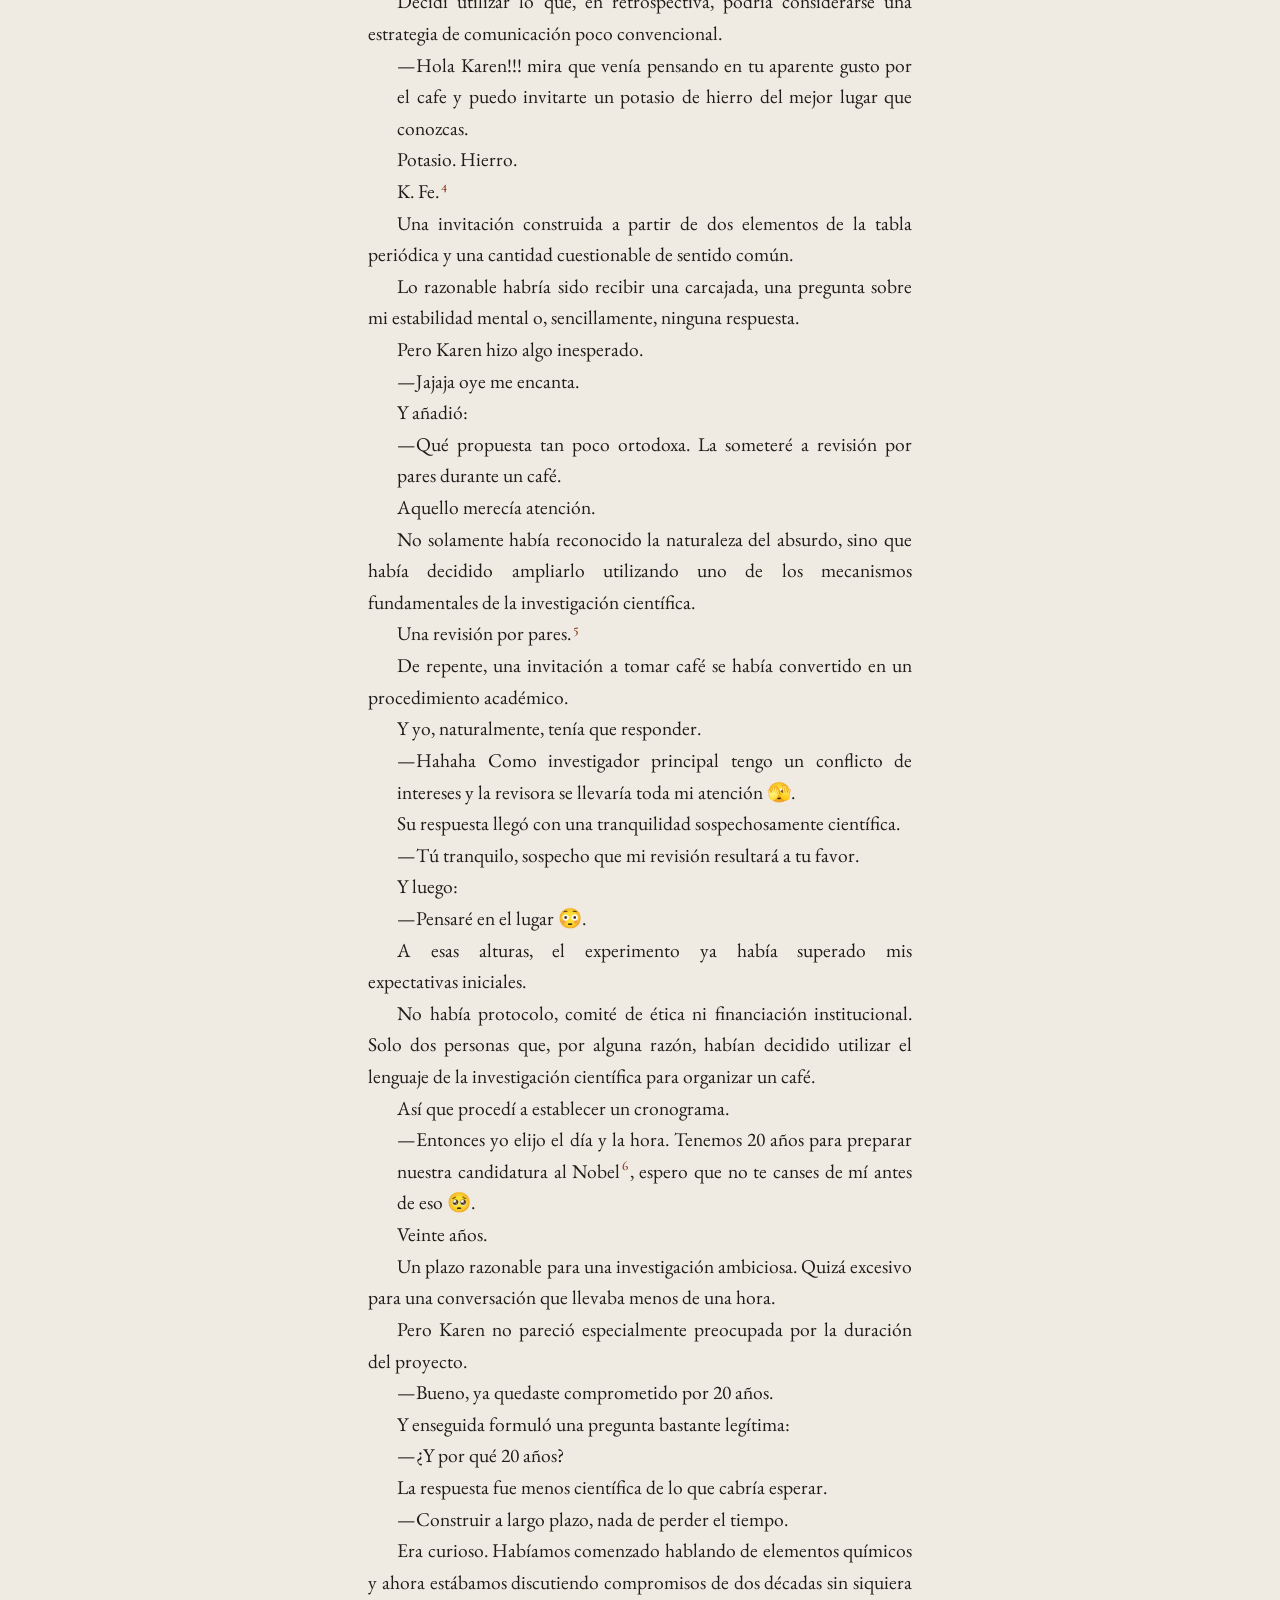
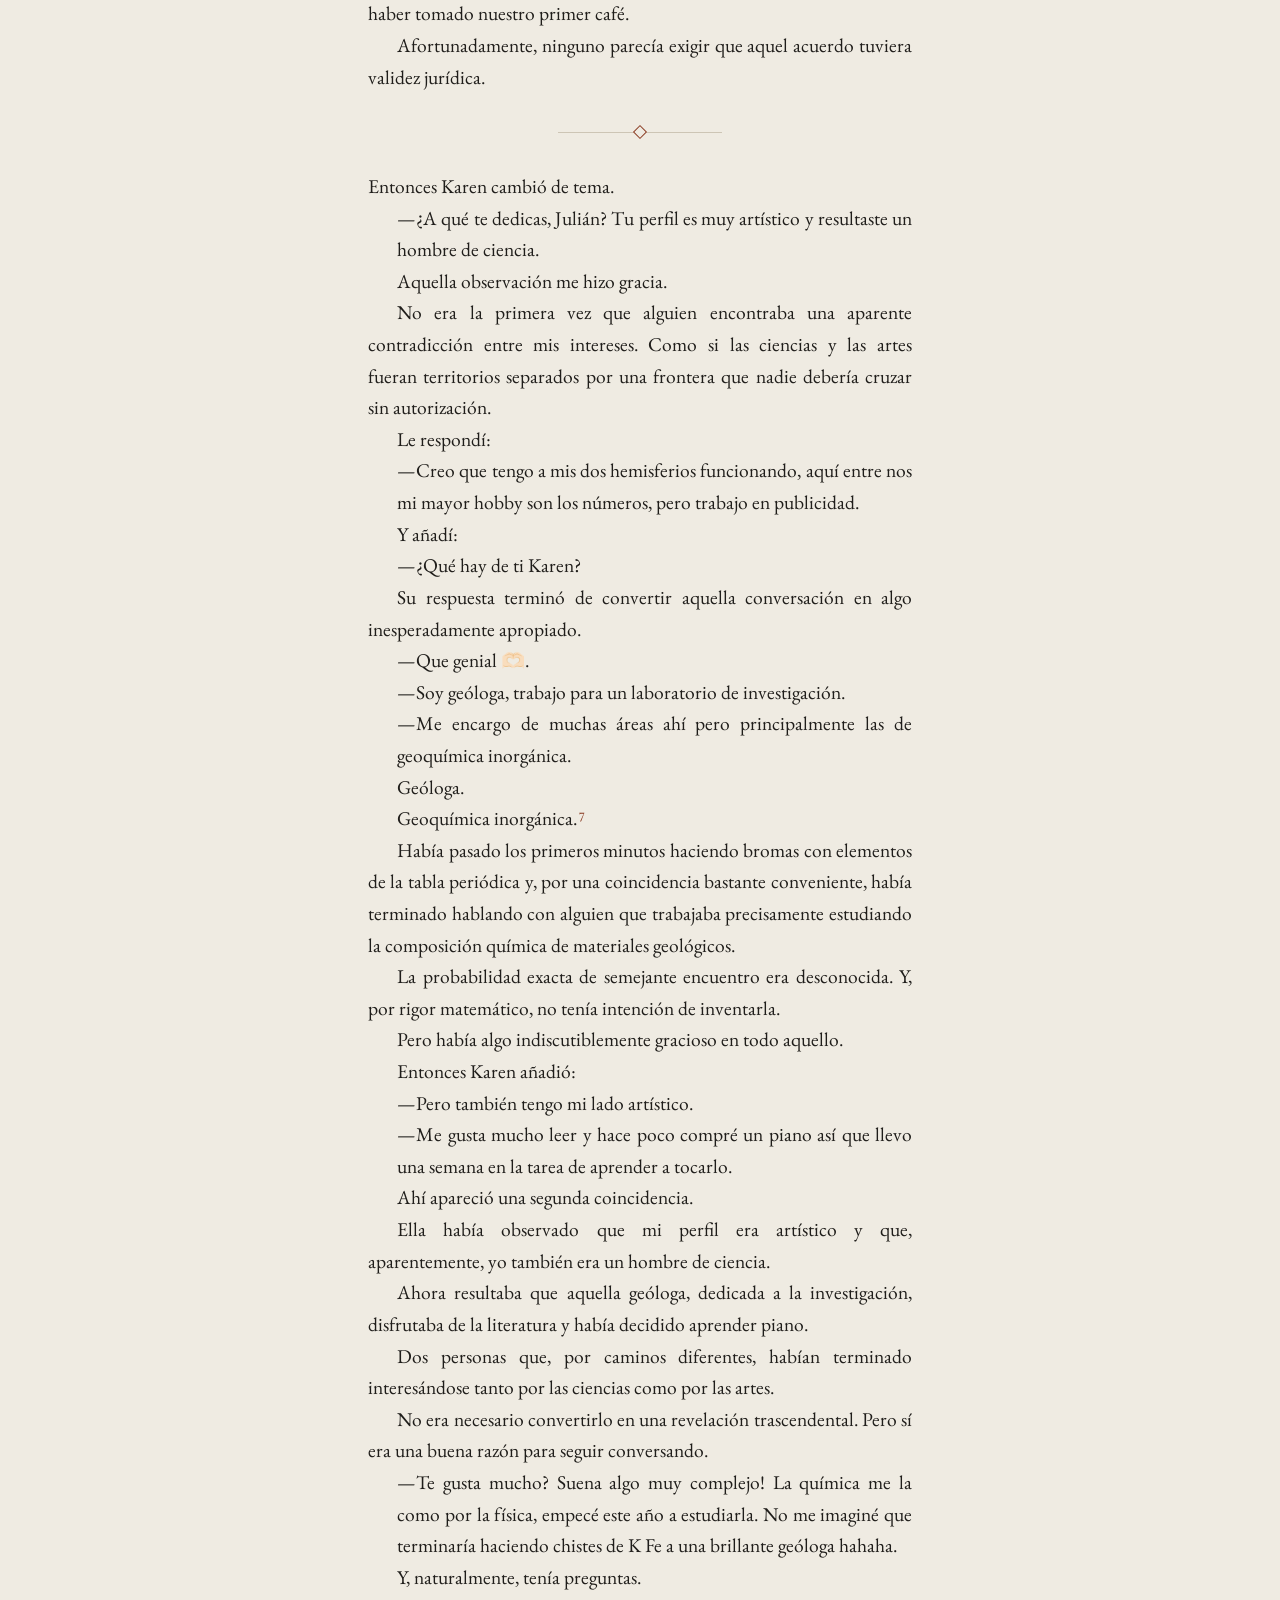
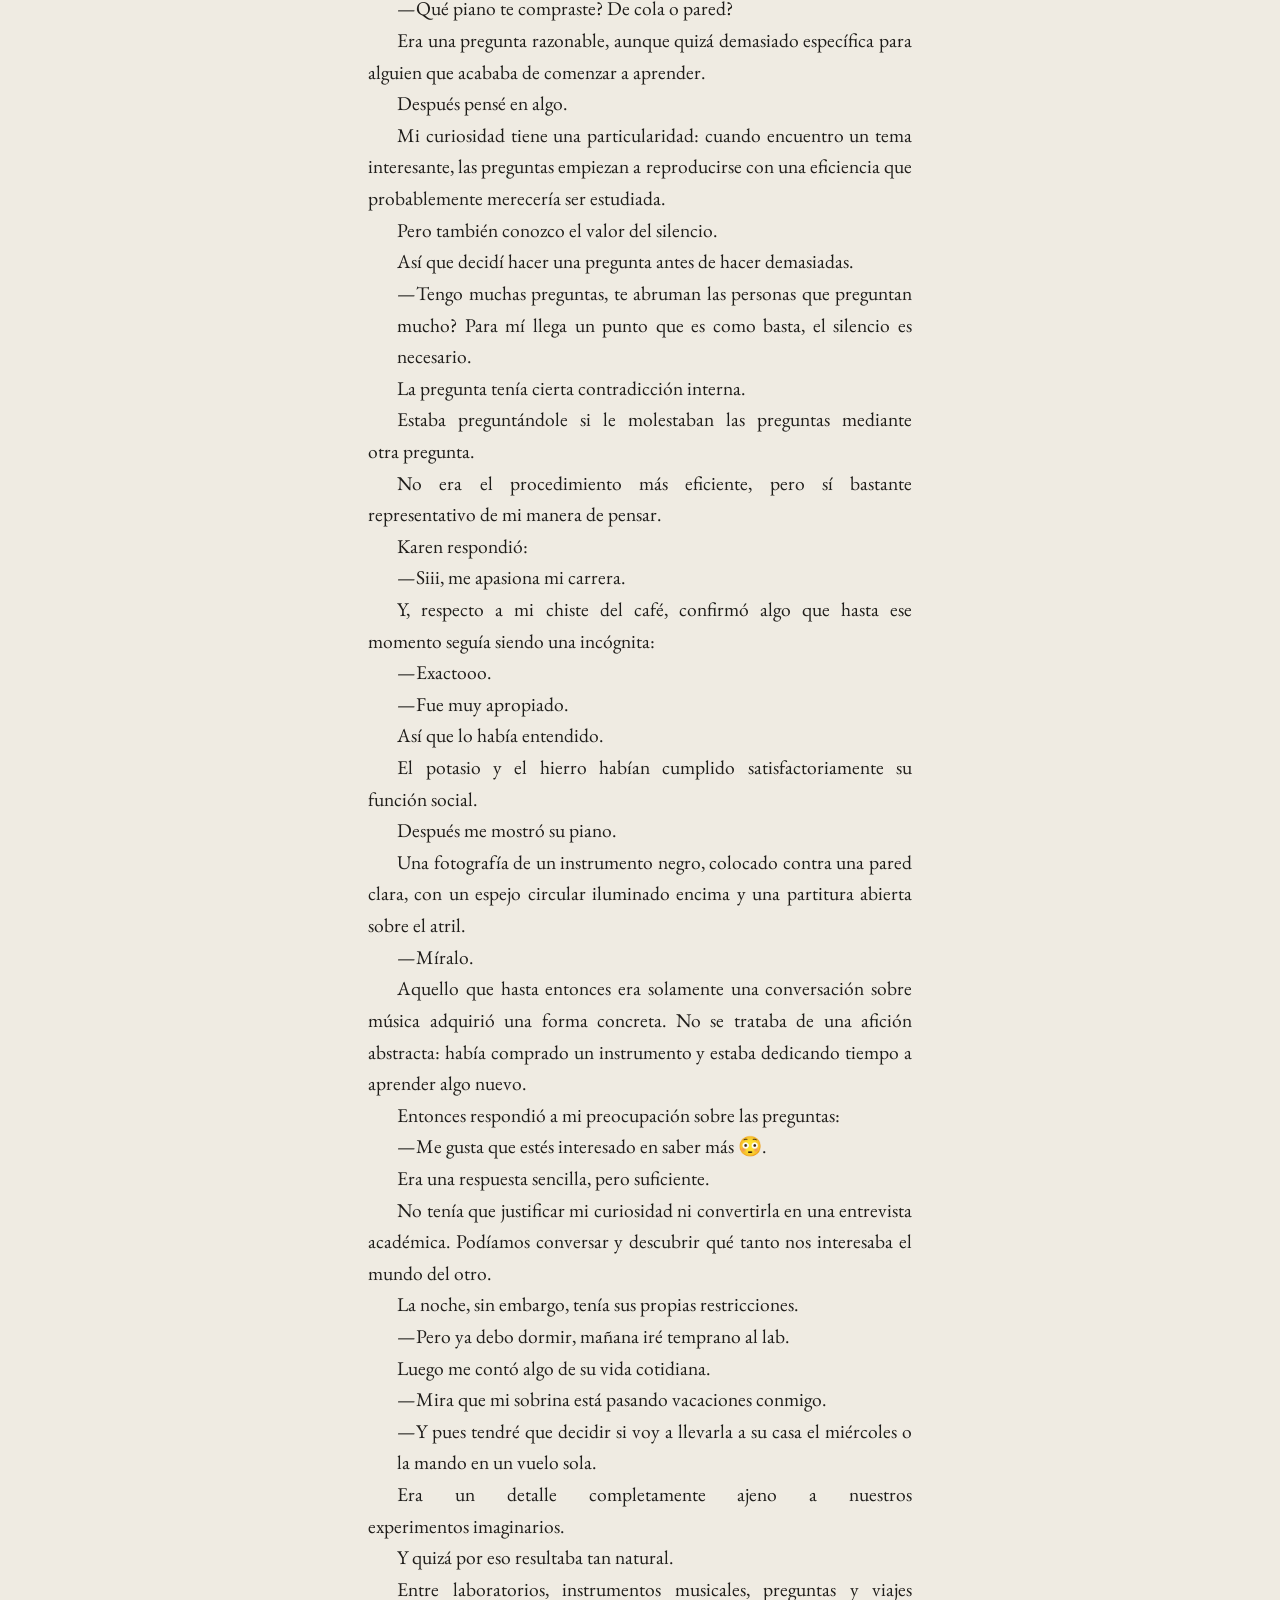
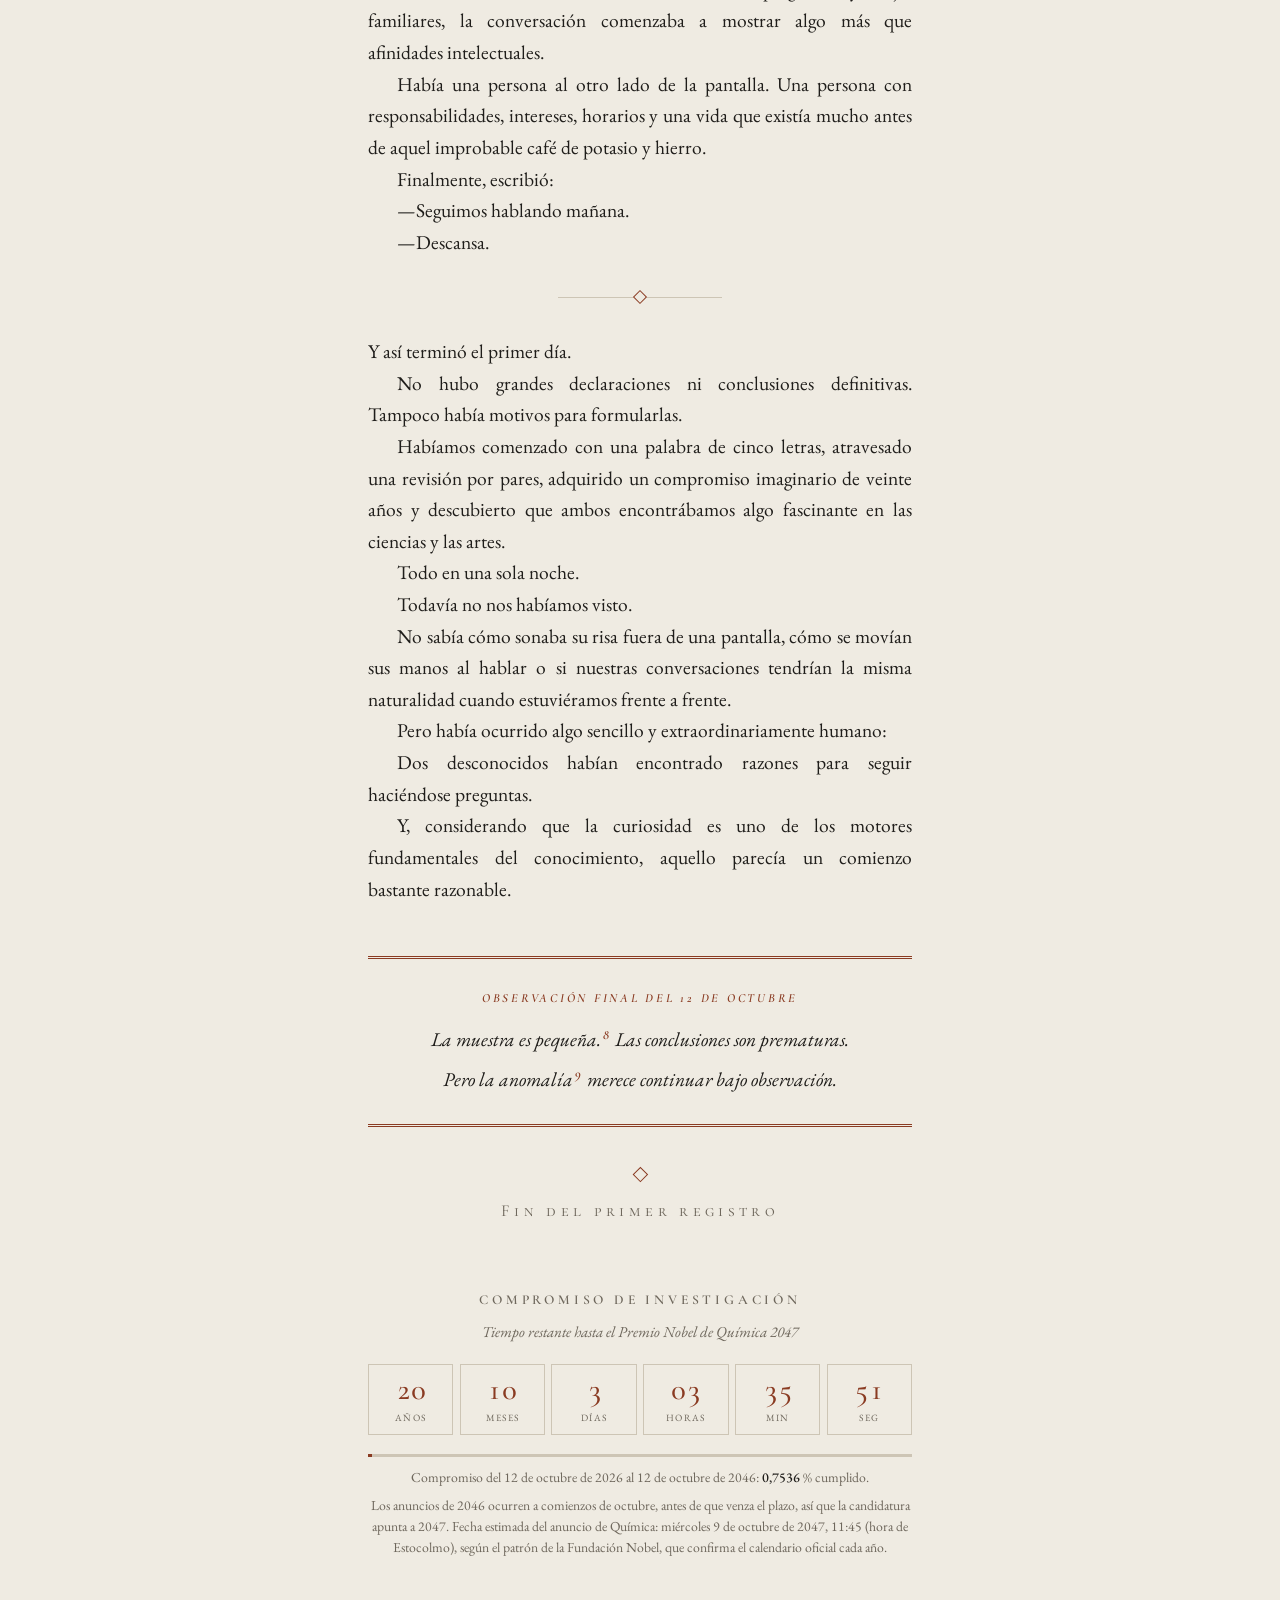
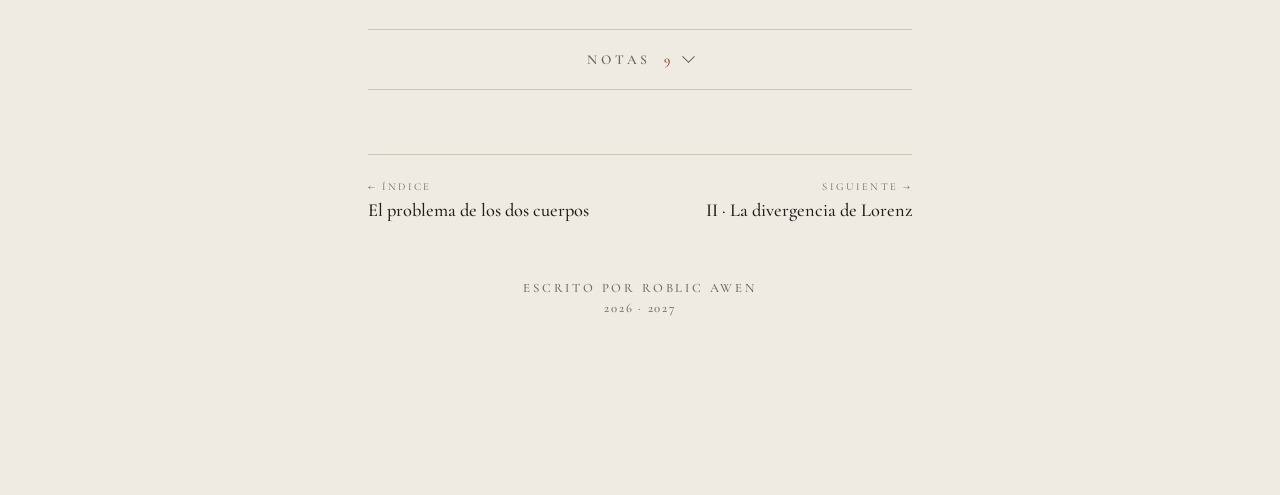
==== commit 7c7bae8f: "Add files via upload" ====
--- a/capitulo-1.html
+++ b/capitulo-1.html
@@ -8,7 +8,7 @@
 <link rel="preconnect" href="https://fonts.googleapis.com">
 <link rel="preconnect" href="https://fonts.gstatic.com" crossorigin>
 <link rel="stylesheet" href="https://fonts.googleapis.com/css2?family=Cormorant+Garamond:ital,wght@0,300;0,500;0,600;1,400&family=EB+Garamond:ital,wght@0,400;0,500;1,400&display=swap">
-<link rel="stylesheet" href="styles.css?v=20261104a">
+<link rel="stylesheet" href="styles.css?v=20261104b">
 </head>
 <body>
 <div class="progress" aria-hidden="true"><i id="bar"></i></div>
@@ -215,7 +215,7 @@
   <button type="button" id="inc" aria-label="Aumentar texto">A+</button>
 </div>
 
-<script src="libro.js?v=20261104a"></script>
-<script src="capitulo-1.js?v=20261104a"></script>
+<script src="libro.js?v=20261104b"></script>
+<script src="capitulo-1.js?v=20261104b"></script>
 </body>
 </html>
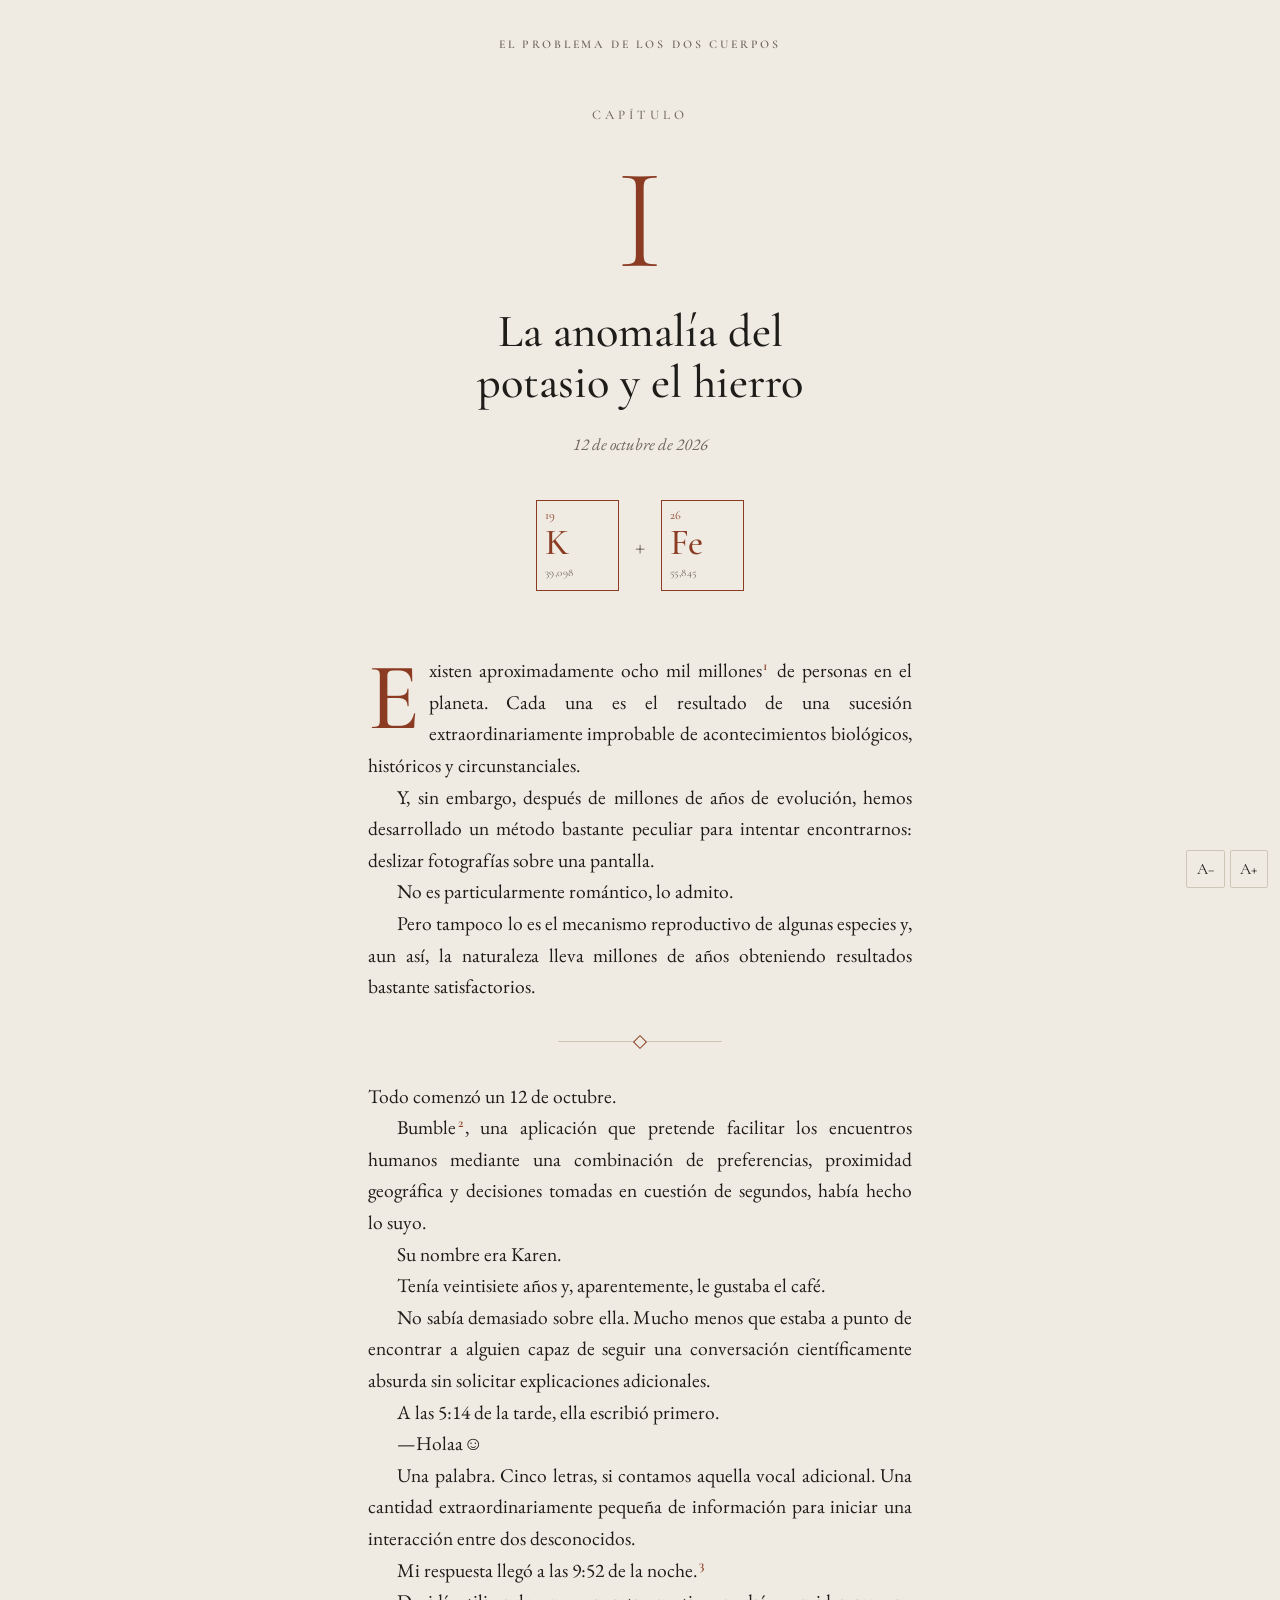
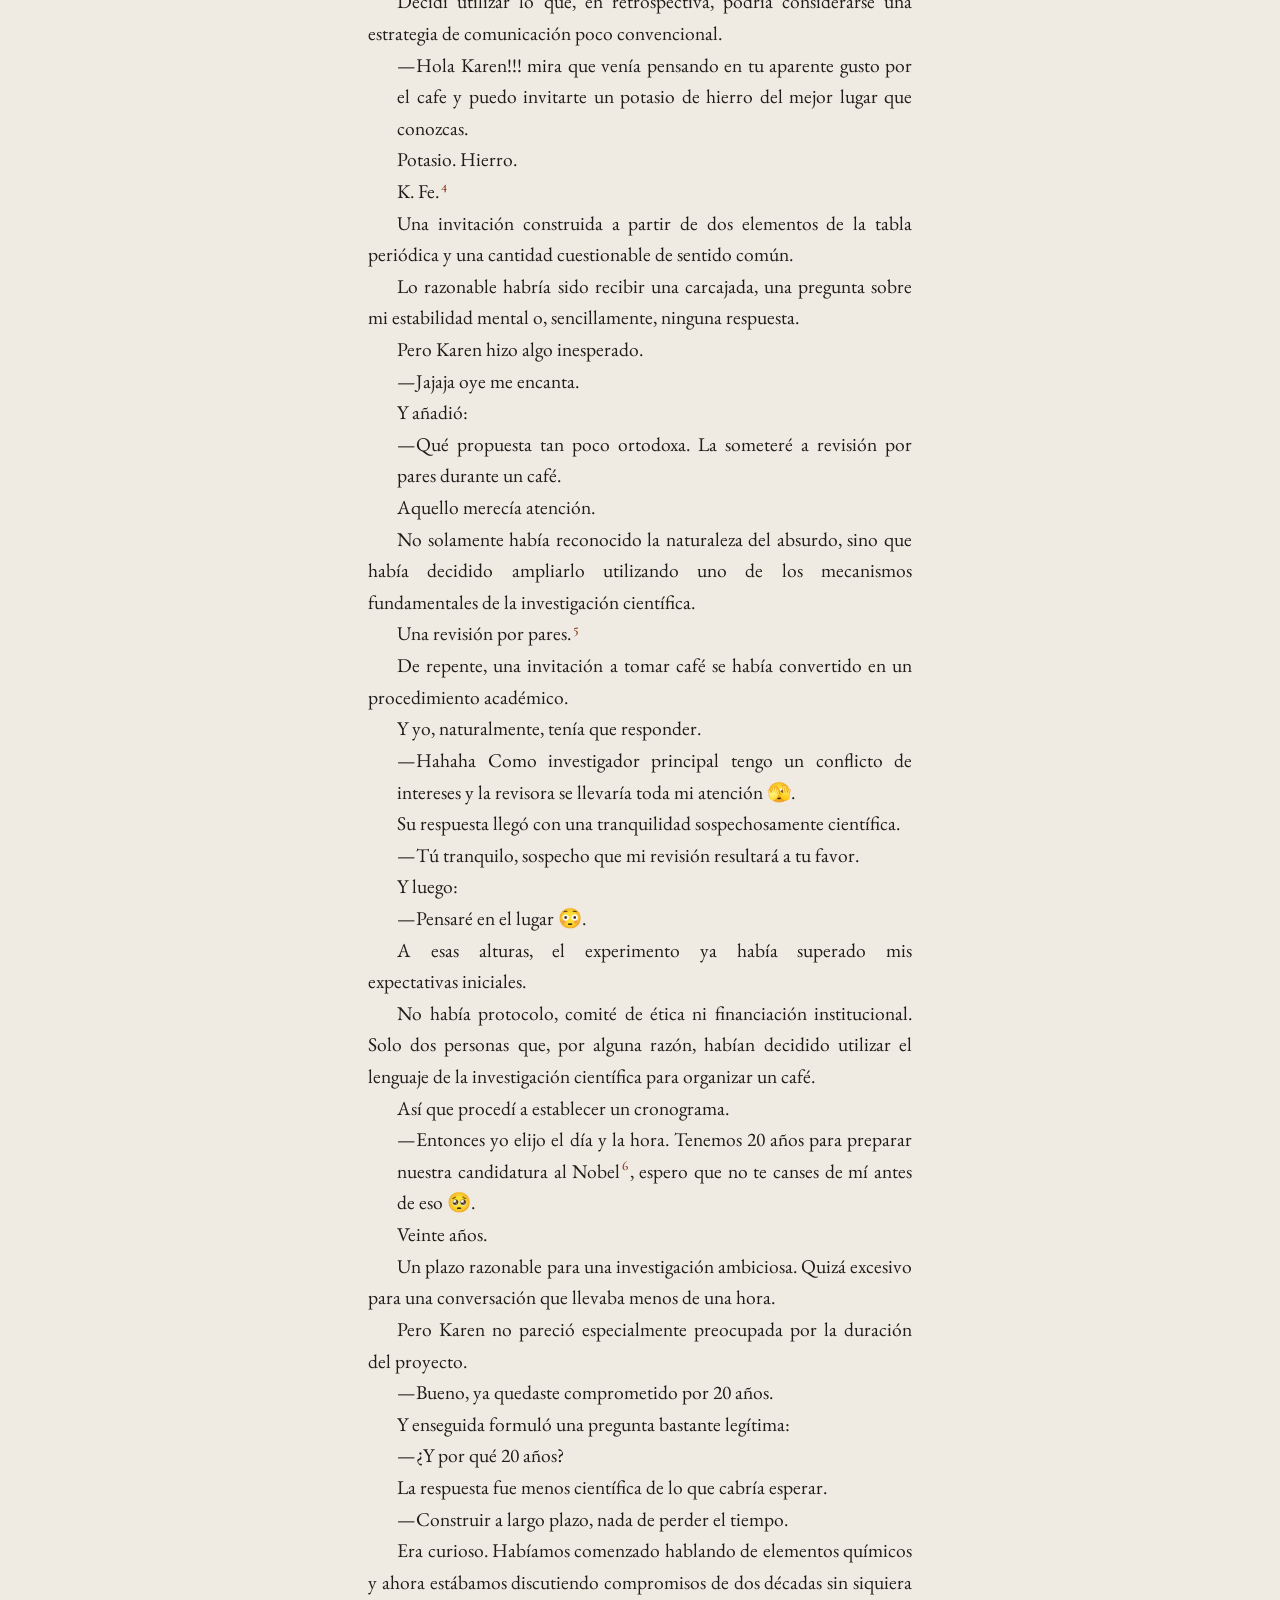
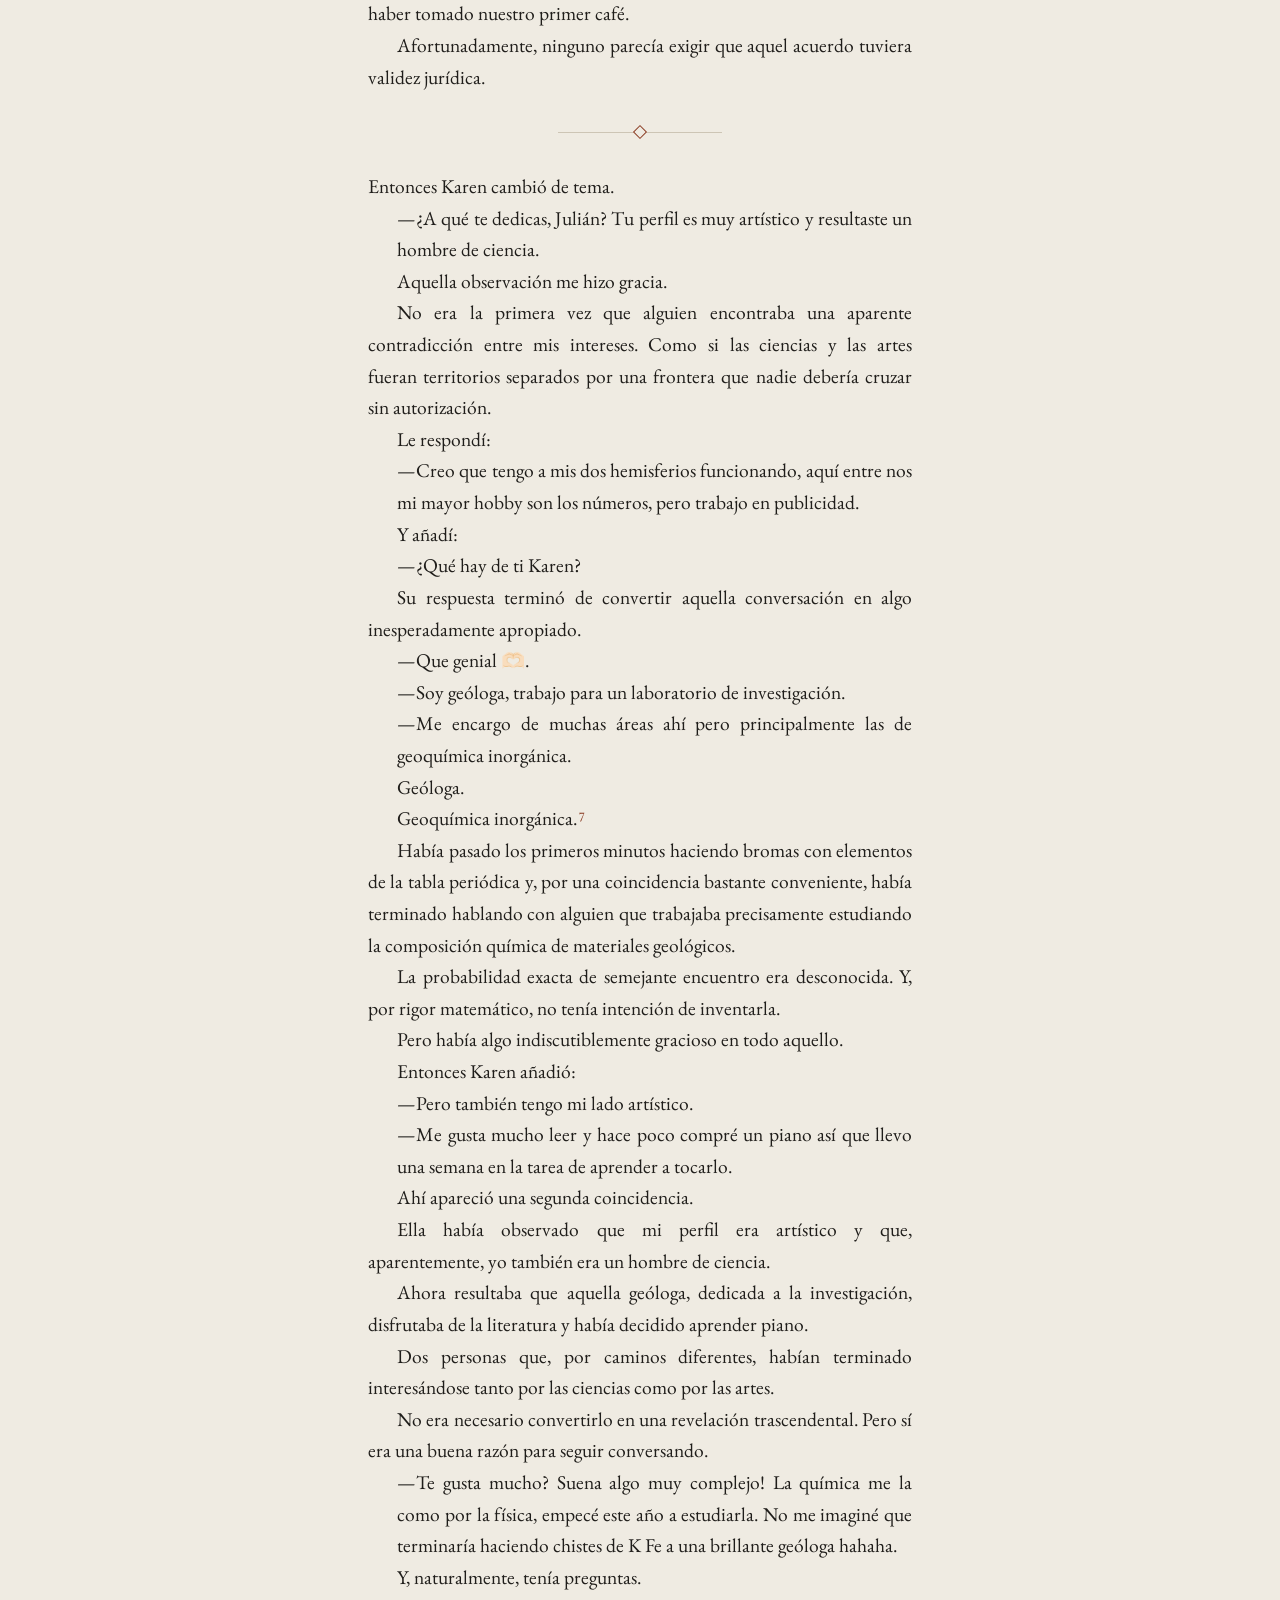
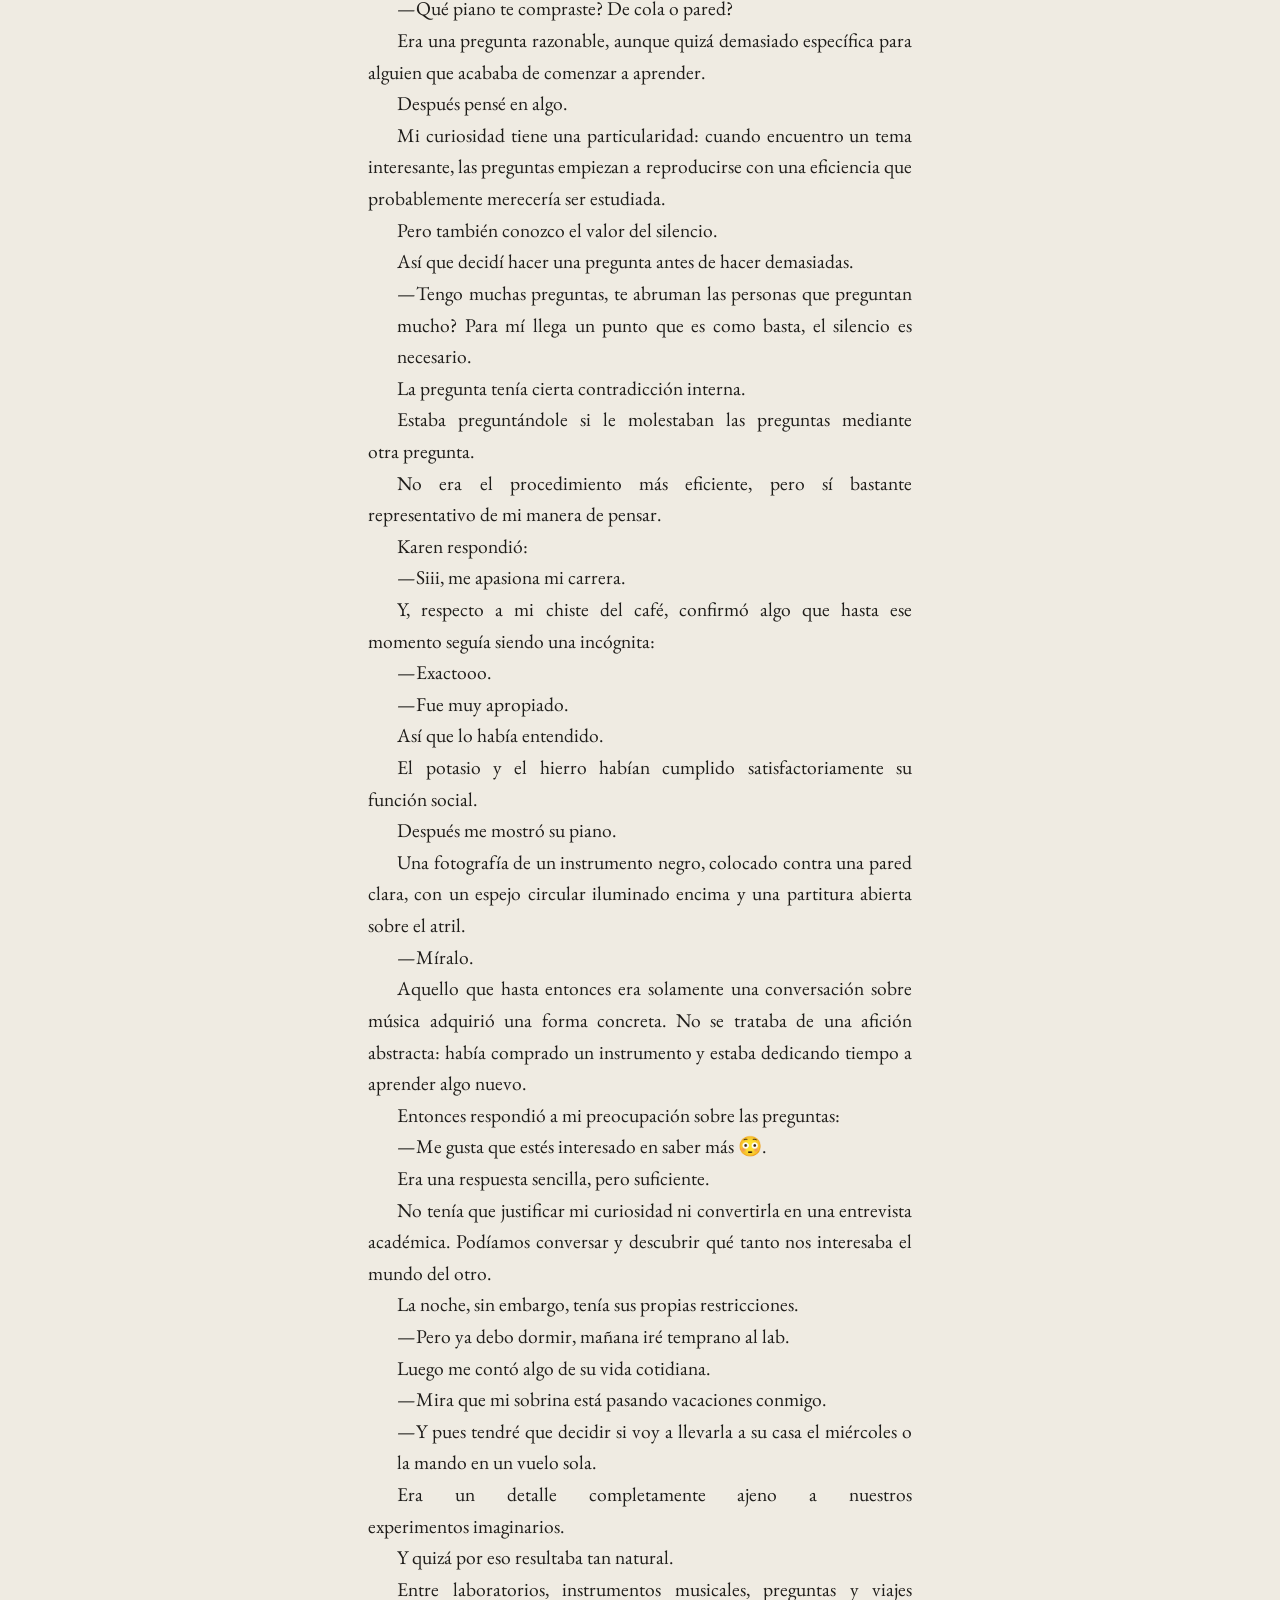
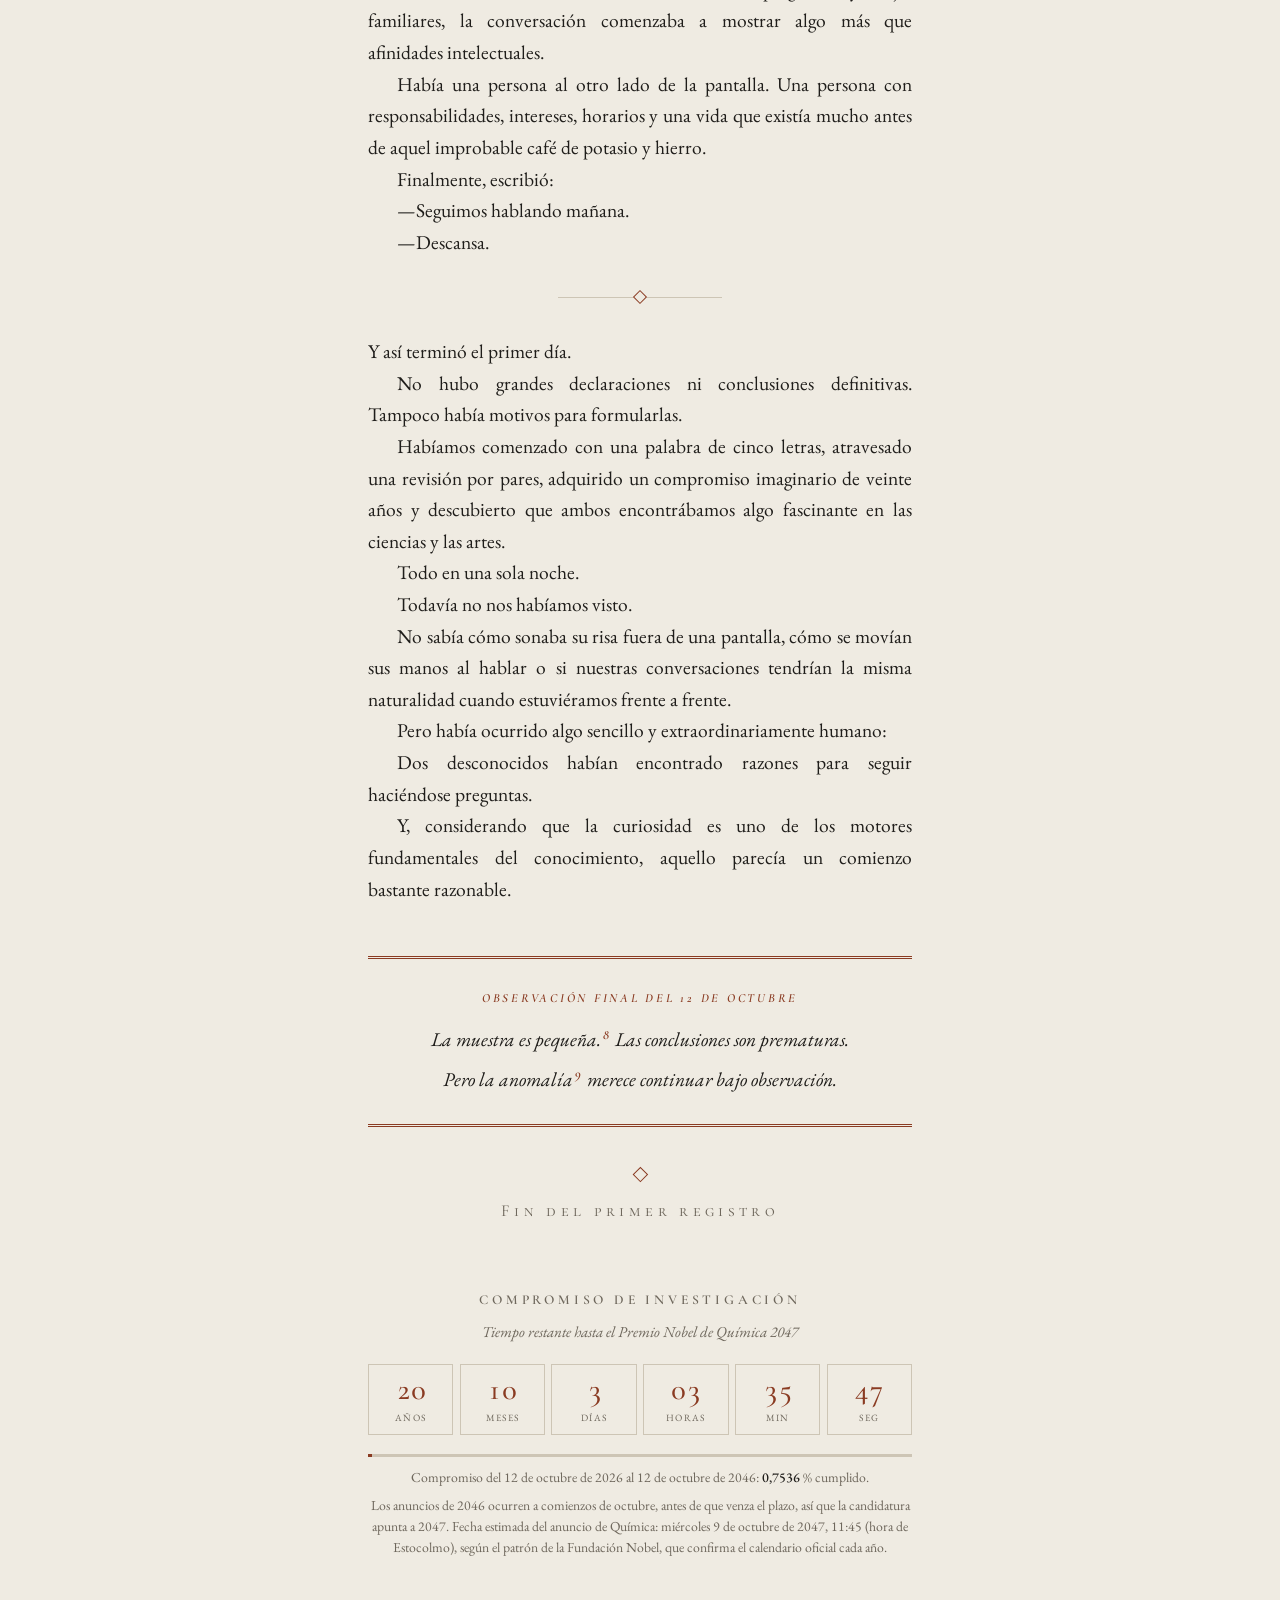
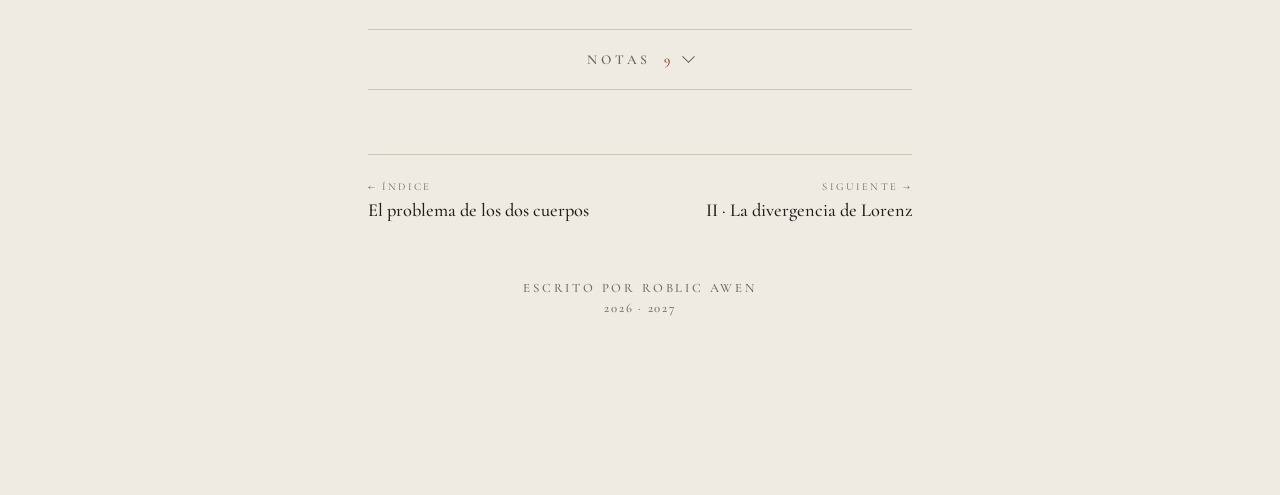
==== commit a4be8a26: "Add files via upload" ====
--- a/capitulo-1.html
+++ b/capitulo-1.html
@@ -8,7 +8,7 @@
 <link rel="preconnect" href="https://fonts.googleapis.com">
 <link rel="preconnect" href="https://fonts.gstatic.com" crossorigin>
 <link rel="stylesheet" href="https://fonts.googleapis.com/css2?family=Cormorant+Garamond:ital,wght@0,300;0,500;0,600;1,400&family=EB+Garamond:ital,wght@0,400;0,500;1,400&display=swap">
-<link rel="stylesheet" href="styles.css?v=20261104b">
+<link rel="stylesheet" href="styles.css?v=20261110a">
 </head>
 <body>
 <div class="progress" aria-hidden="true"><i id="bar"></i></div>
@@ -215,7 +215,7 @@
   <button type="button" id="inc" aria-label="Aumentar texto">A+</button>
 </div>
 
-<script src="libro.js?v=20261104b"></script>
-<script src="capitulo-1.js?v=20261104b"></script>
+<script src="libro.js?v=20261110a"></script>
+<script src="capitulo-1.js?v=20261110a"></script>
 </body>
 </html>
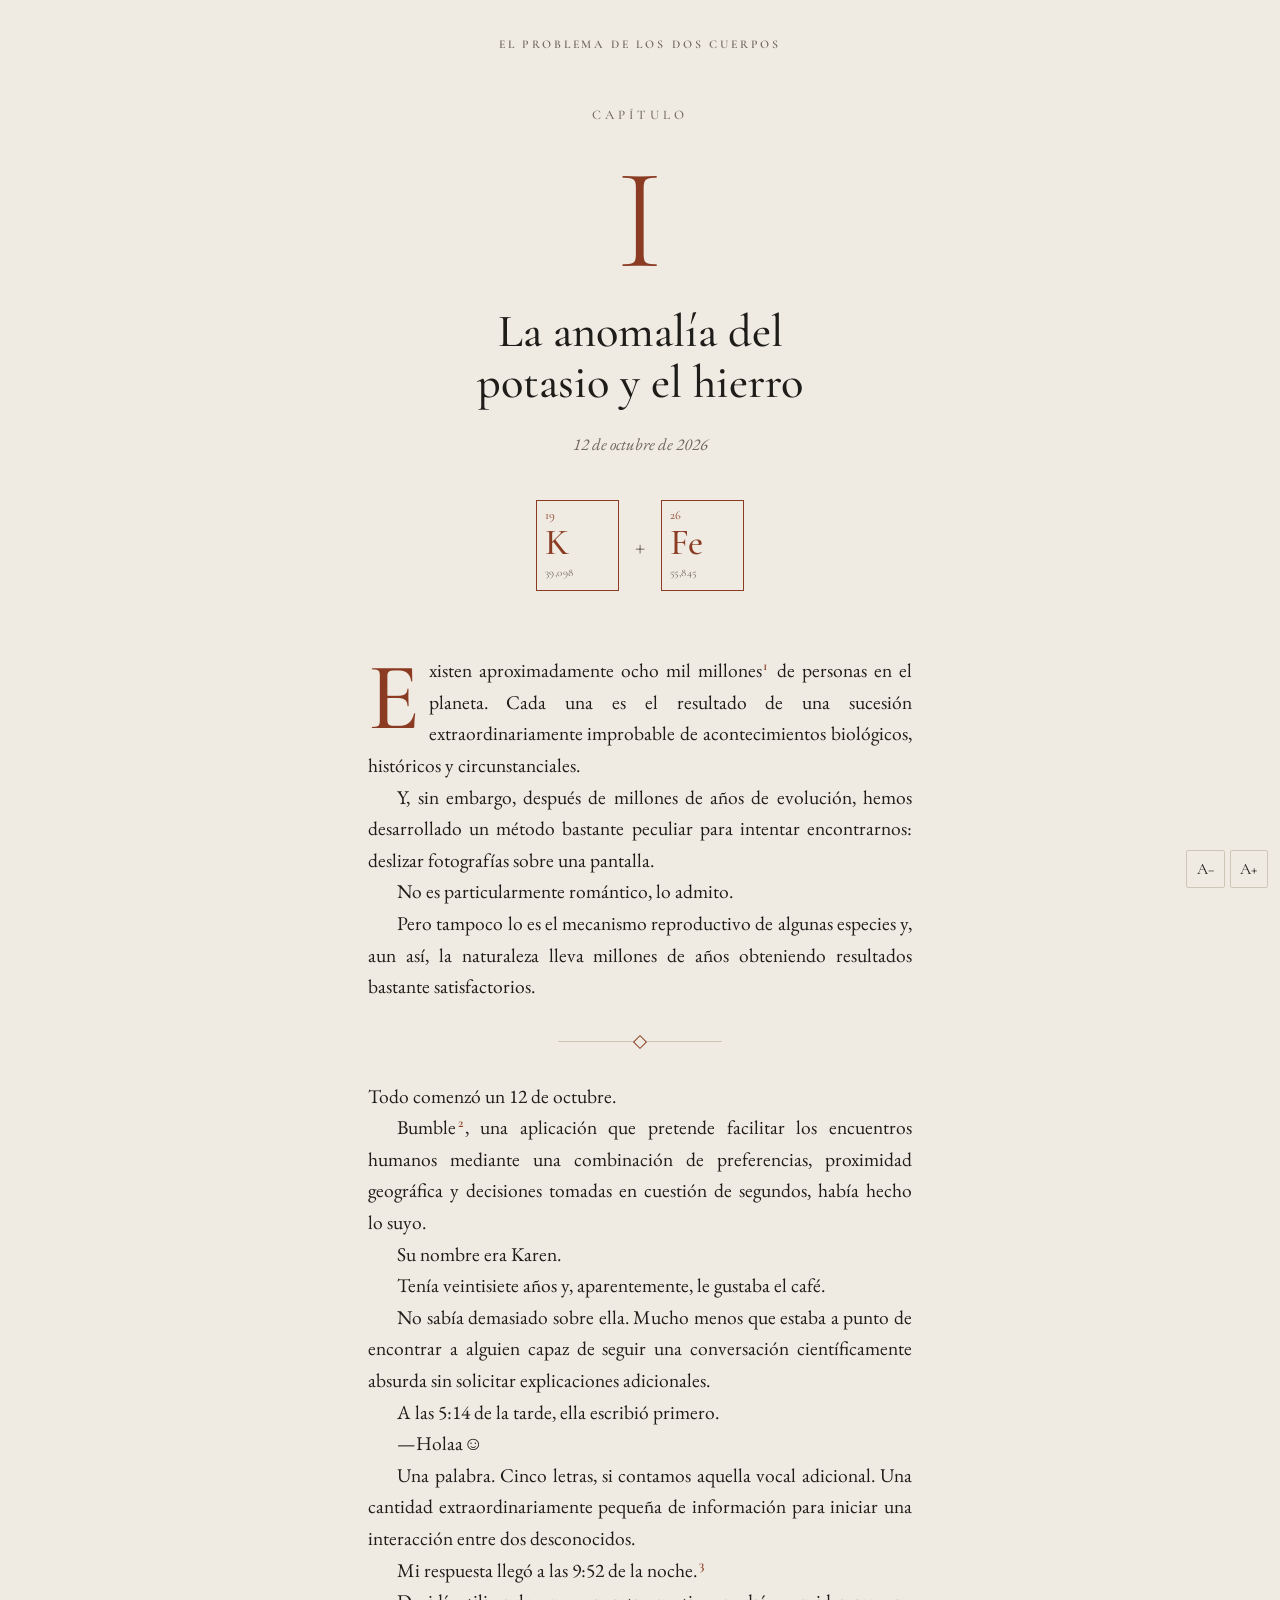
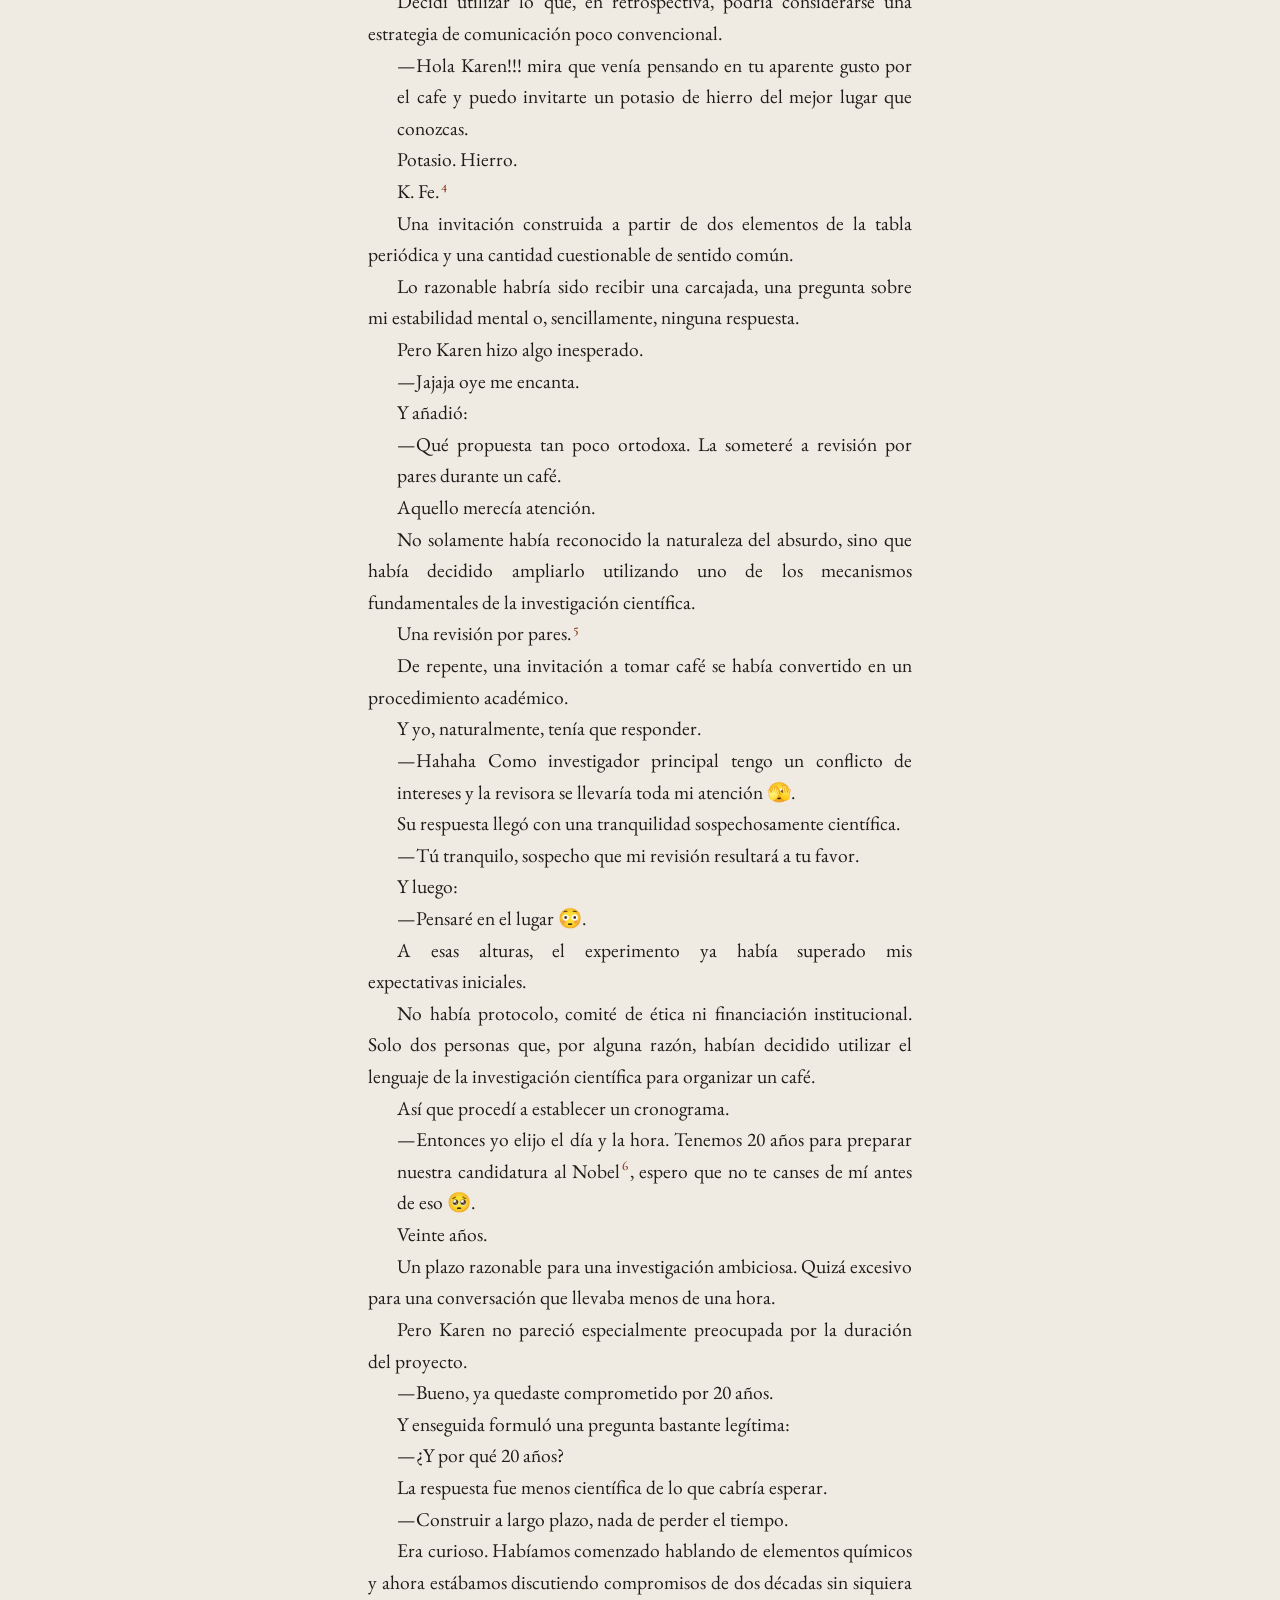
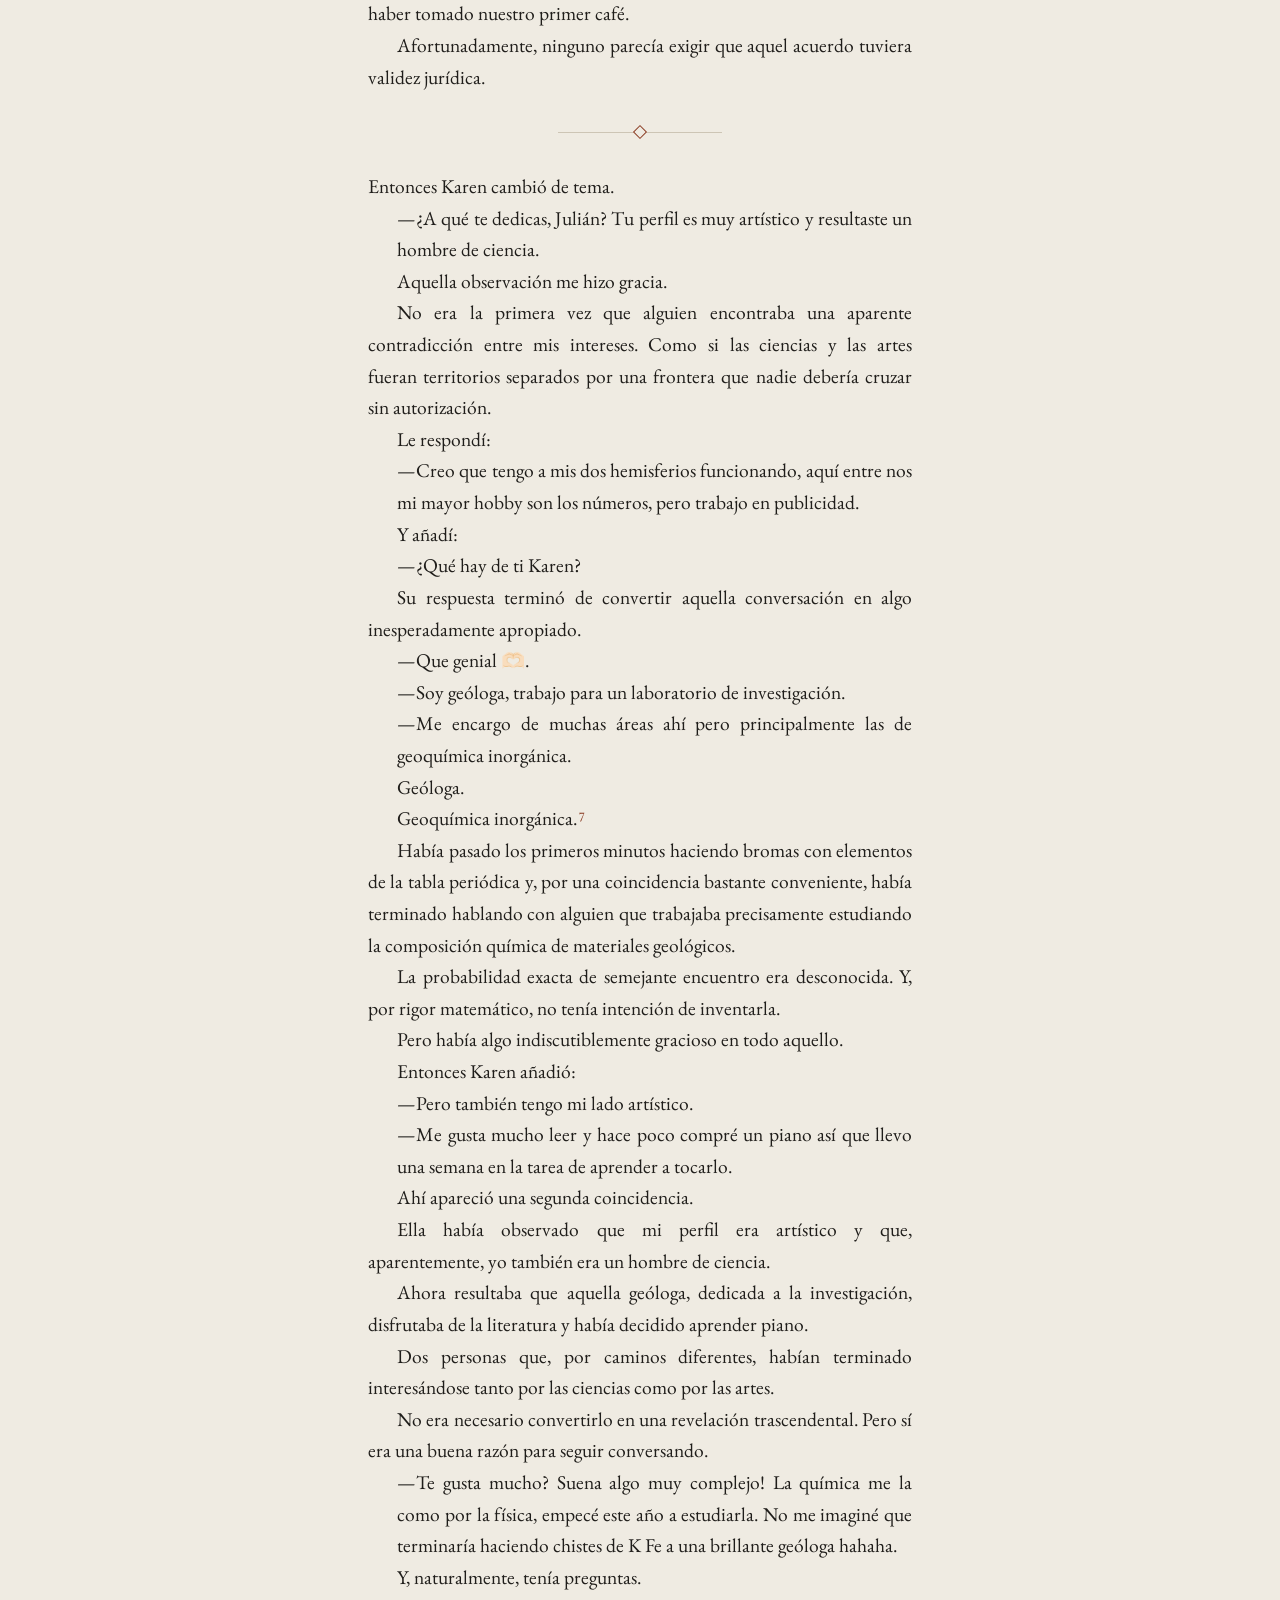
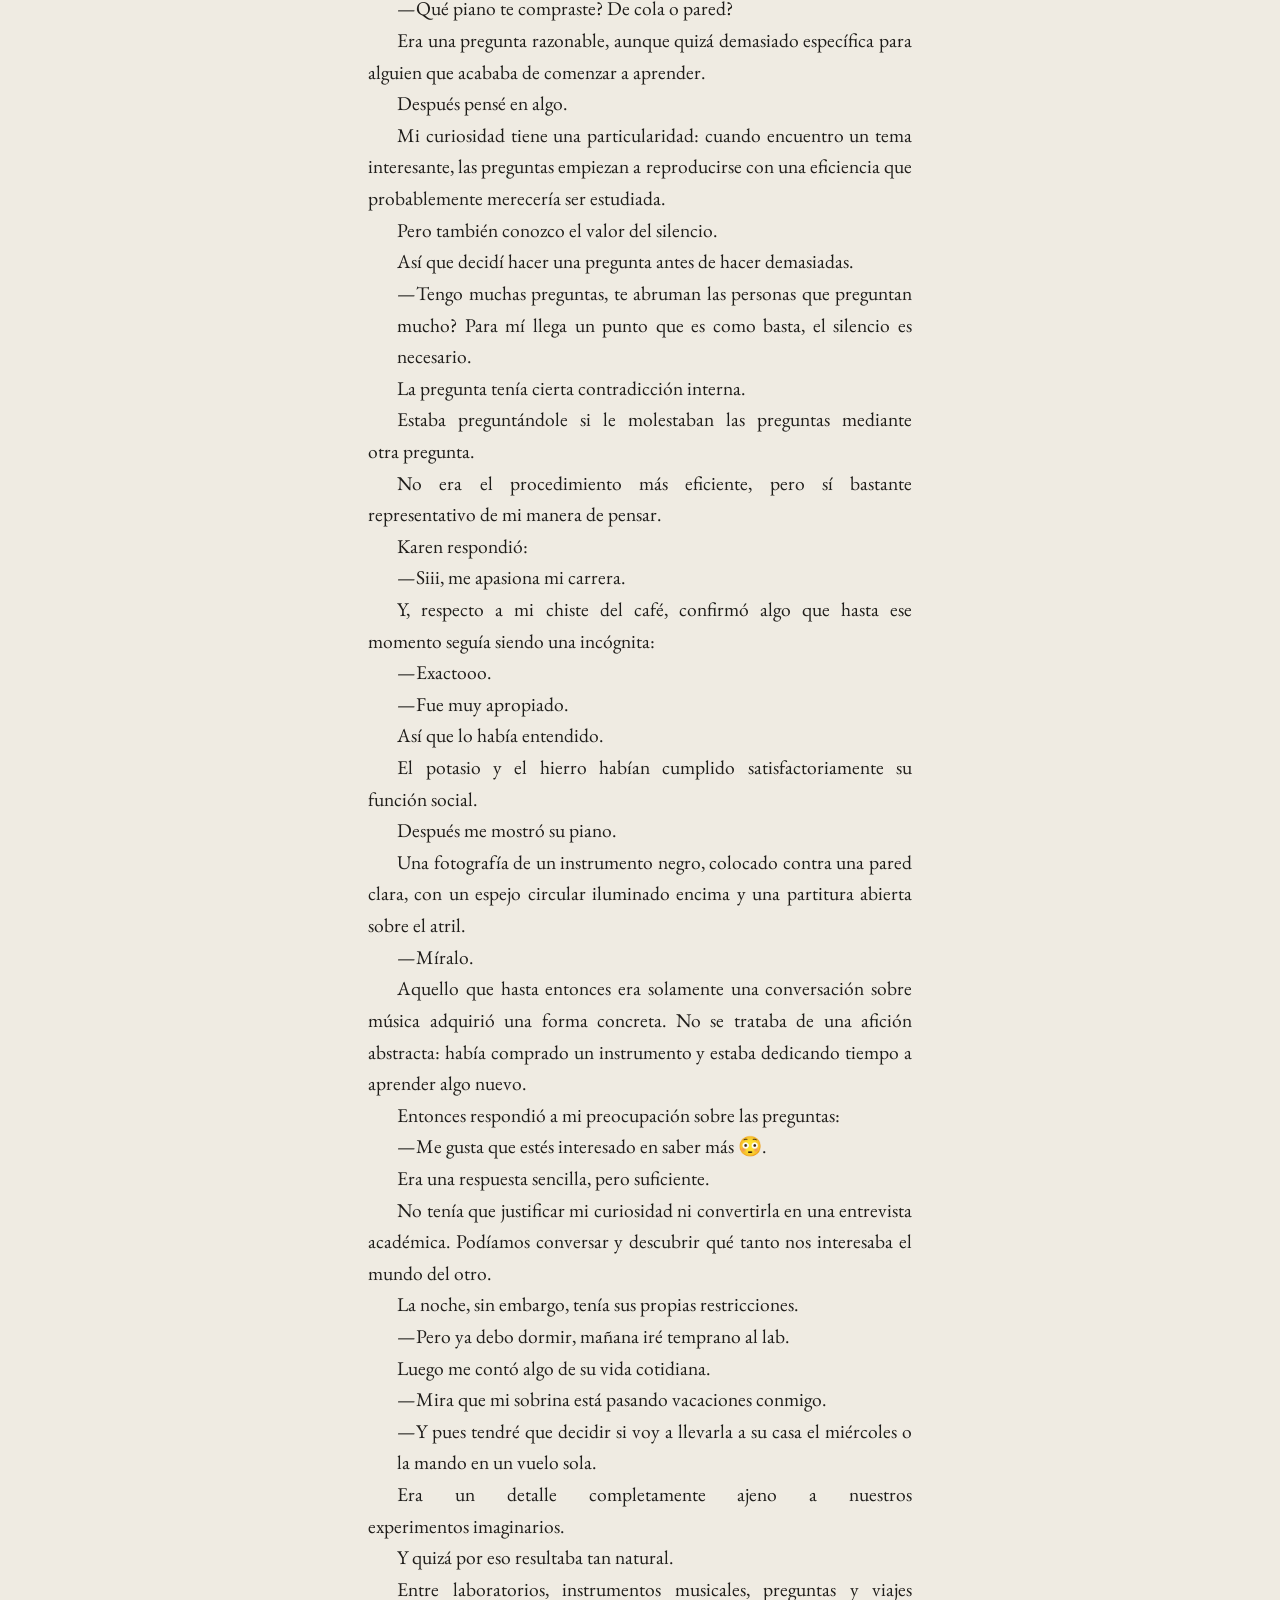
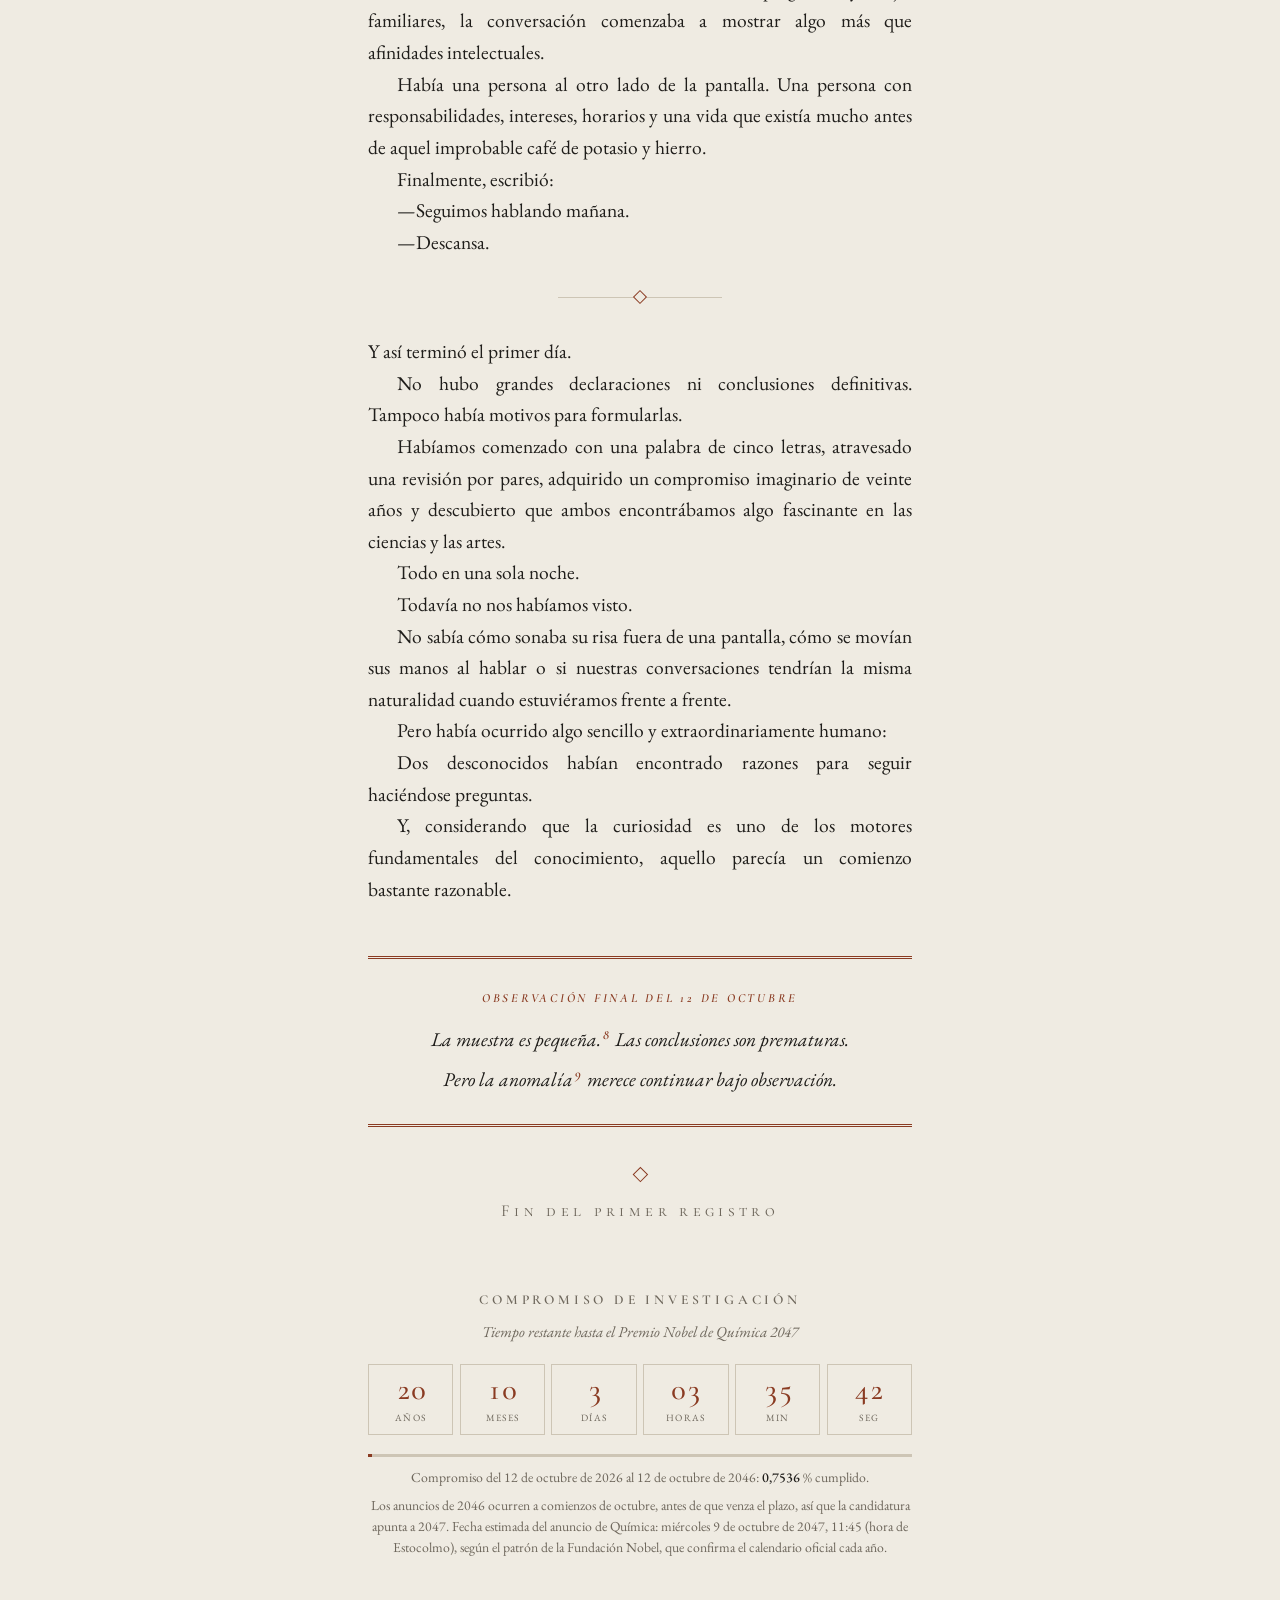
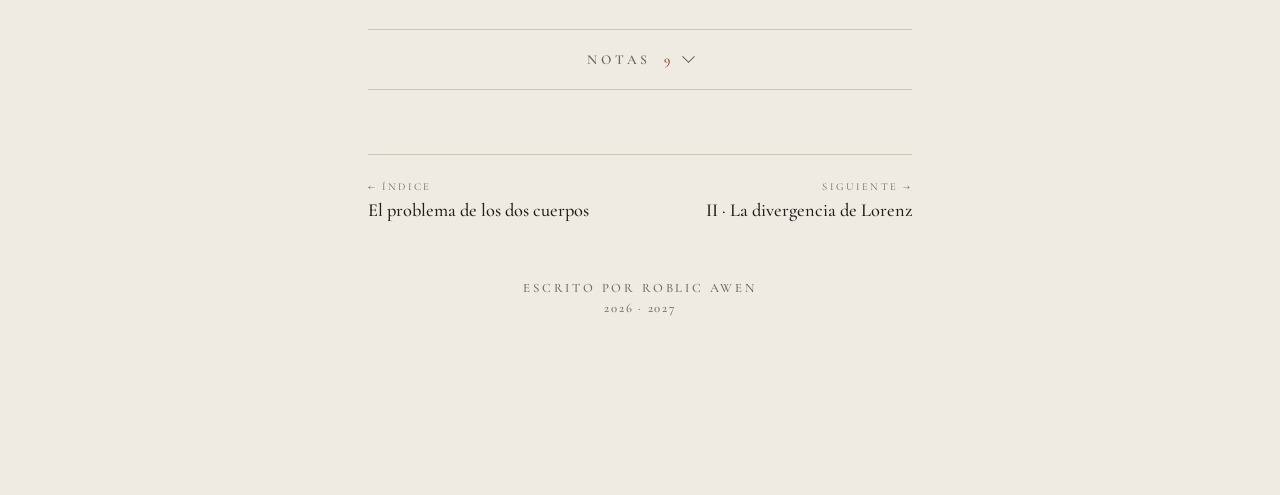
==== commit 0d7f36c6: "Add files via upload" ====
--- a/capitulo-1.html
+++ b/capitulo-1.html
@@ -8,7 +8,7 @@
 <link rel="preconnect" href="https://fonts.googleapis.com">
 <link rel="preconnect" href="https://fonts.gstatic.com" crossorigin>
 <link rel="stylesheet" href="https://fonts.googleapis.com/css2?family=Cormorant+Garamond:ital,wght@0,300;0,500;0,600;1,400&family=EB+Garamond:ital,wght@0,400;0,500;1,400&display=swap">
-<link rel="stylesheet" href="styles.css?v=20261110a">
+<link rel="stylesheet" href="styles.css?v=20261110e">
 </head>
 <body>
 <div class="progress" aria-hidden="true"><i id="bar"></i></div>
@@ -215,7 +215,7 @@
   <button type="button" id="inc" aria-label="Aumentar texto">A+</button>
 </div>
 
-<script src="libro.js?v=20261110a"></script>
-<script src="capitulo-1.js?v=20261110a"></script>
+<script src="libro.js?v=20261110e"></script>
+<script src="capitulo-1.js?v=20261110e"></script>
 </body>
 </html>
--- a/styles.css
+++ b/styles.css
@@ -275,3 +275,11 @@
 @media (prefers-reduced-motion: reduce) {
   ::view-transition-old(root), ::view-transition-new(root) { animation: none; }
 }
+
+/* Etiqueta de día bajo el separador */
+.book .brk:has(+ p.day) { margin-bottom: 1rem; }
+.book p.day {
+  text-indent: 0; text-align: center; margin: 0 0 2rem;
+  font-family: var(--display); font-weight: 600; font-size: .78rem; letter-spacing: .26em; text-transform: uppercase; color: var(--muted);
+}
+.book p.day + p { text-indent: 0; }
